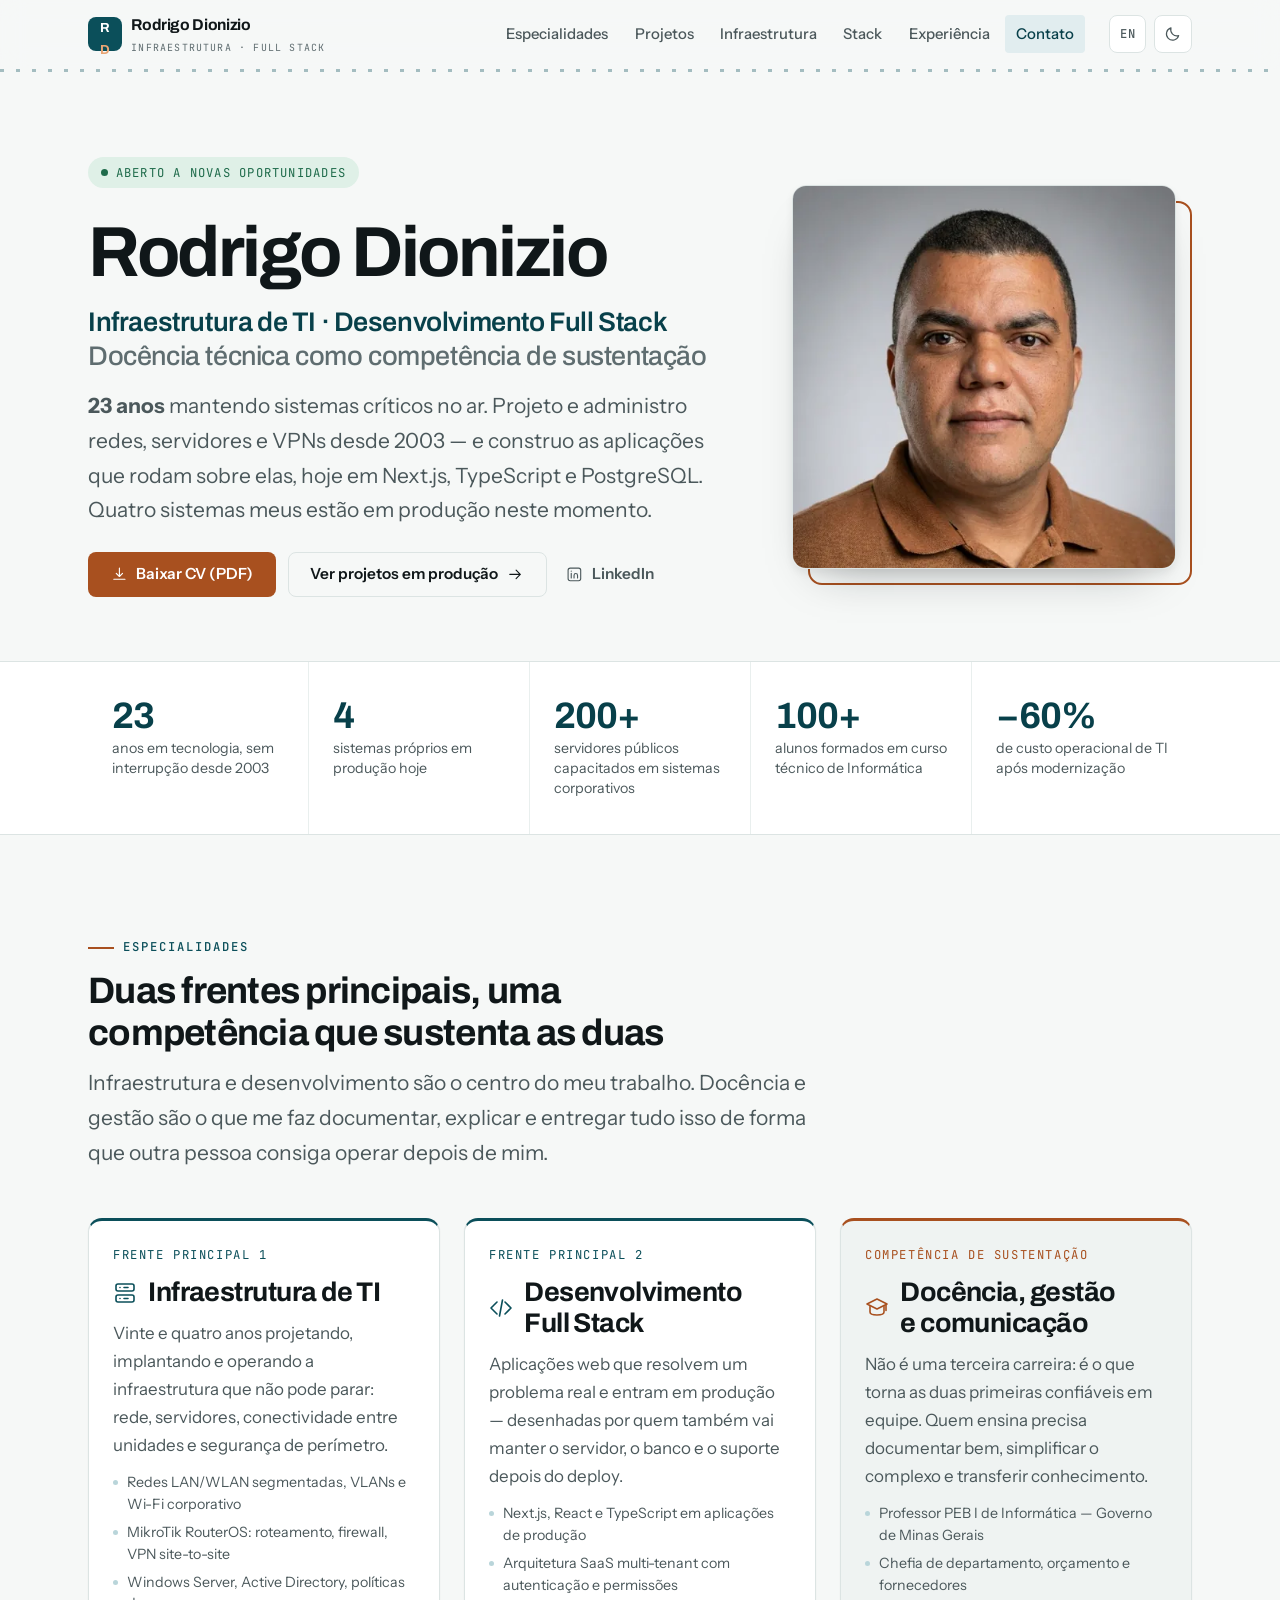
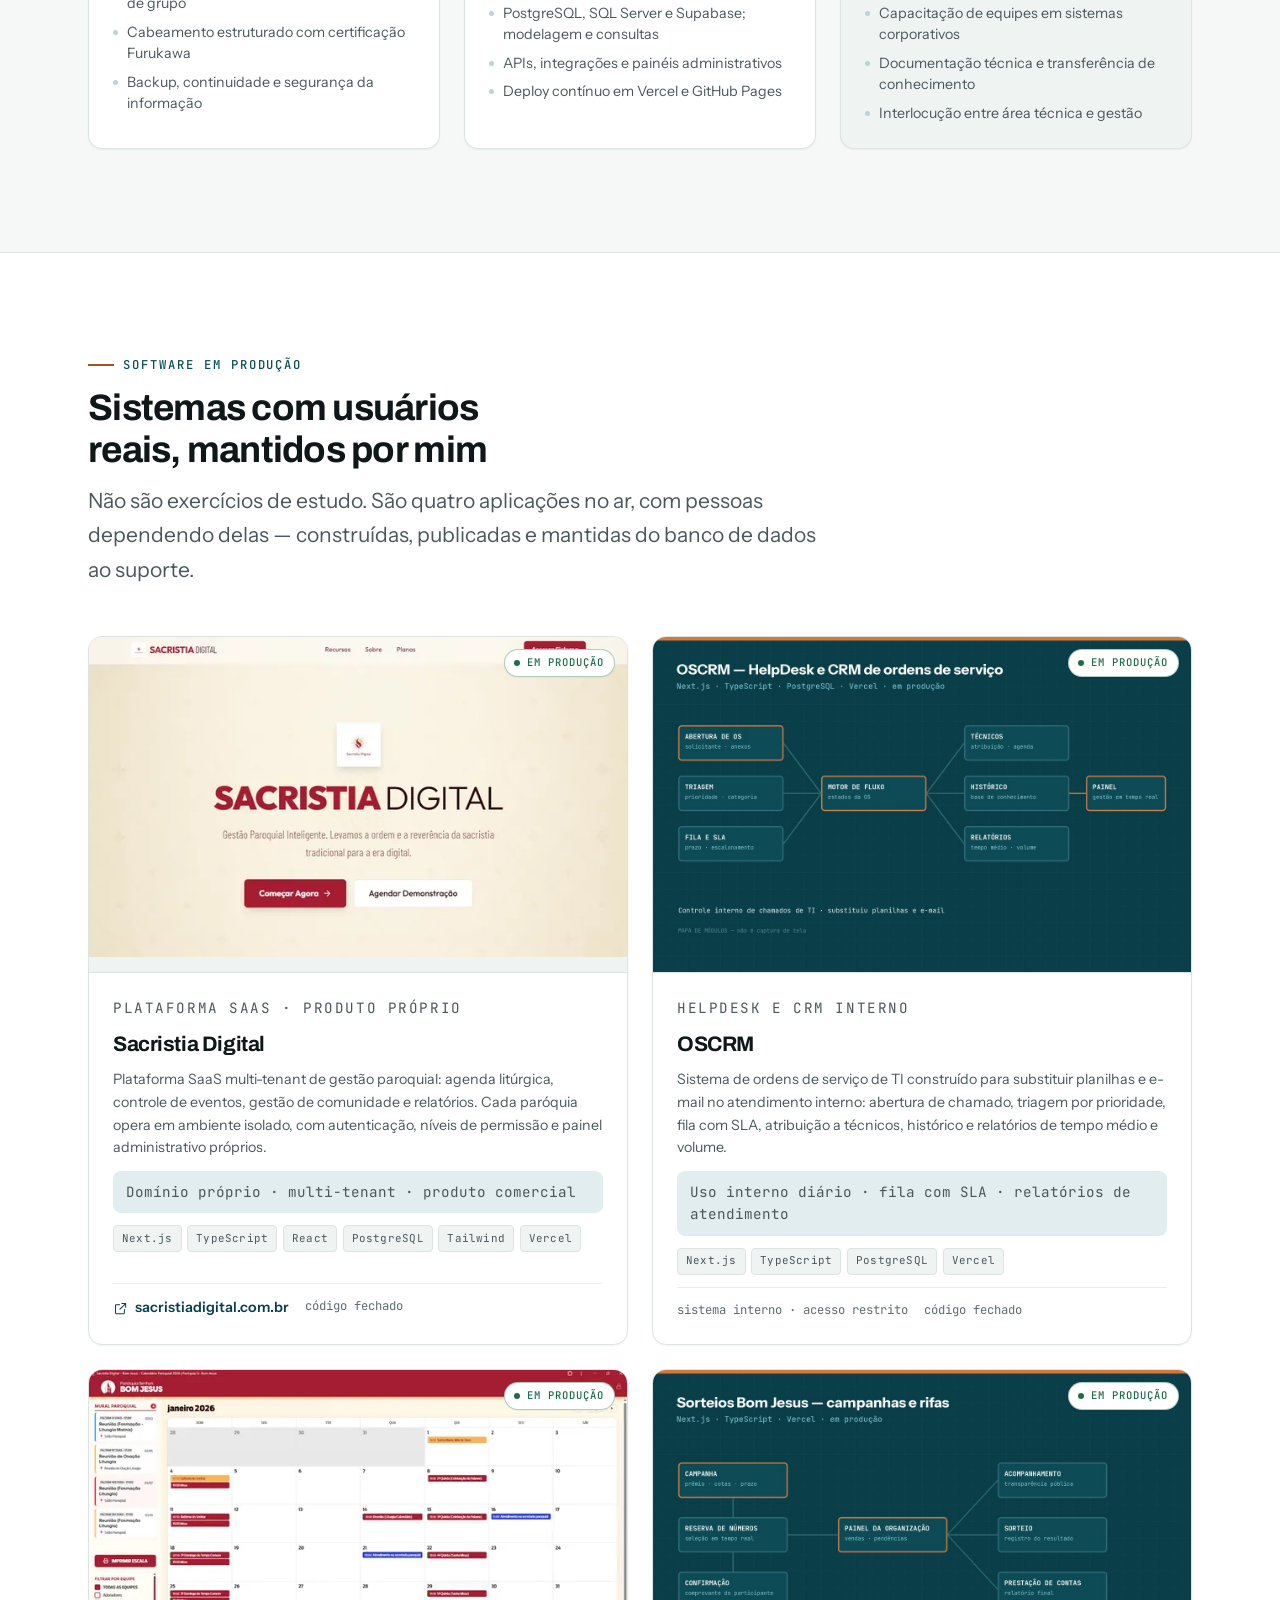
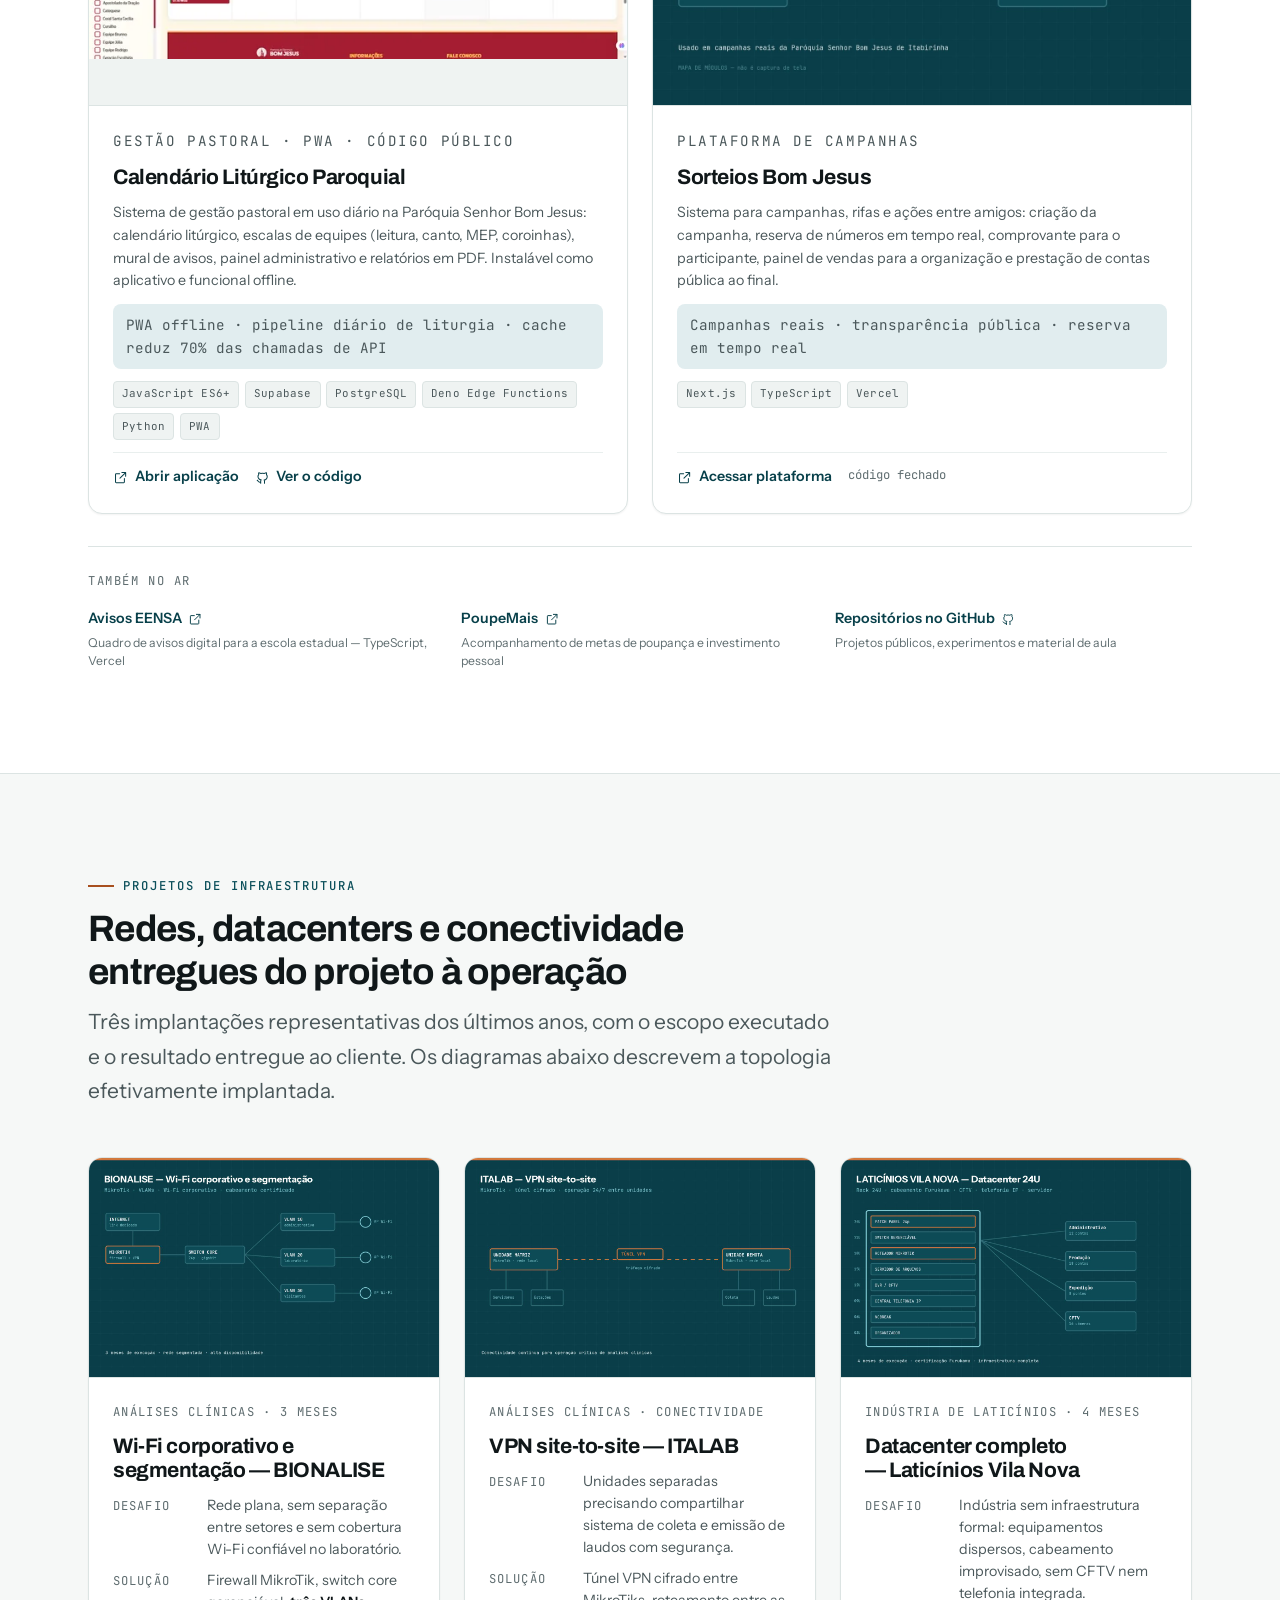
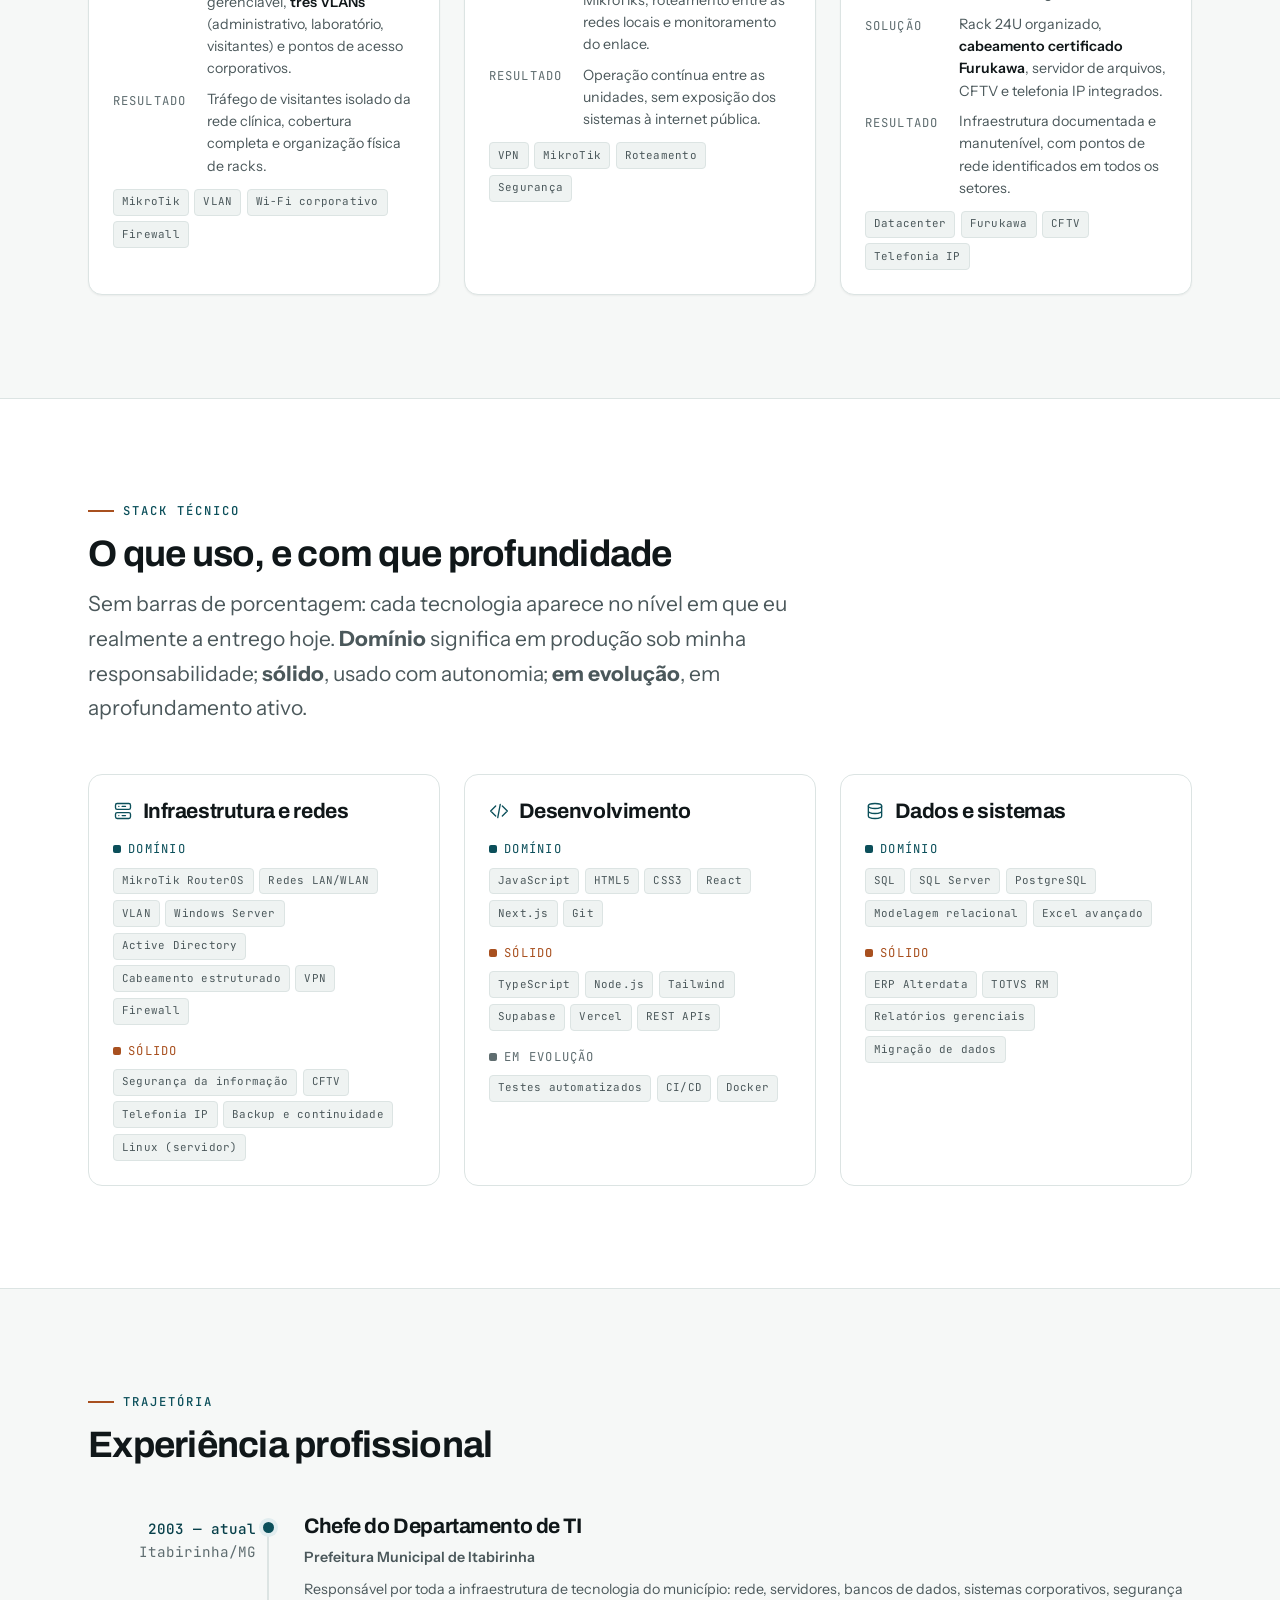
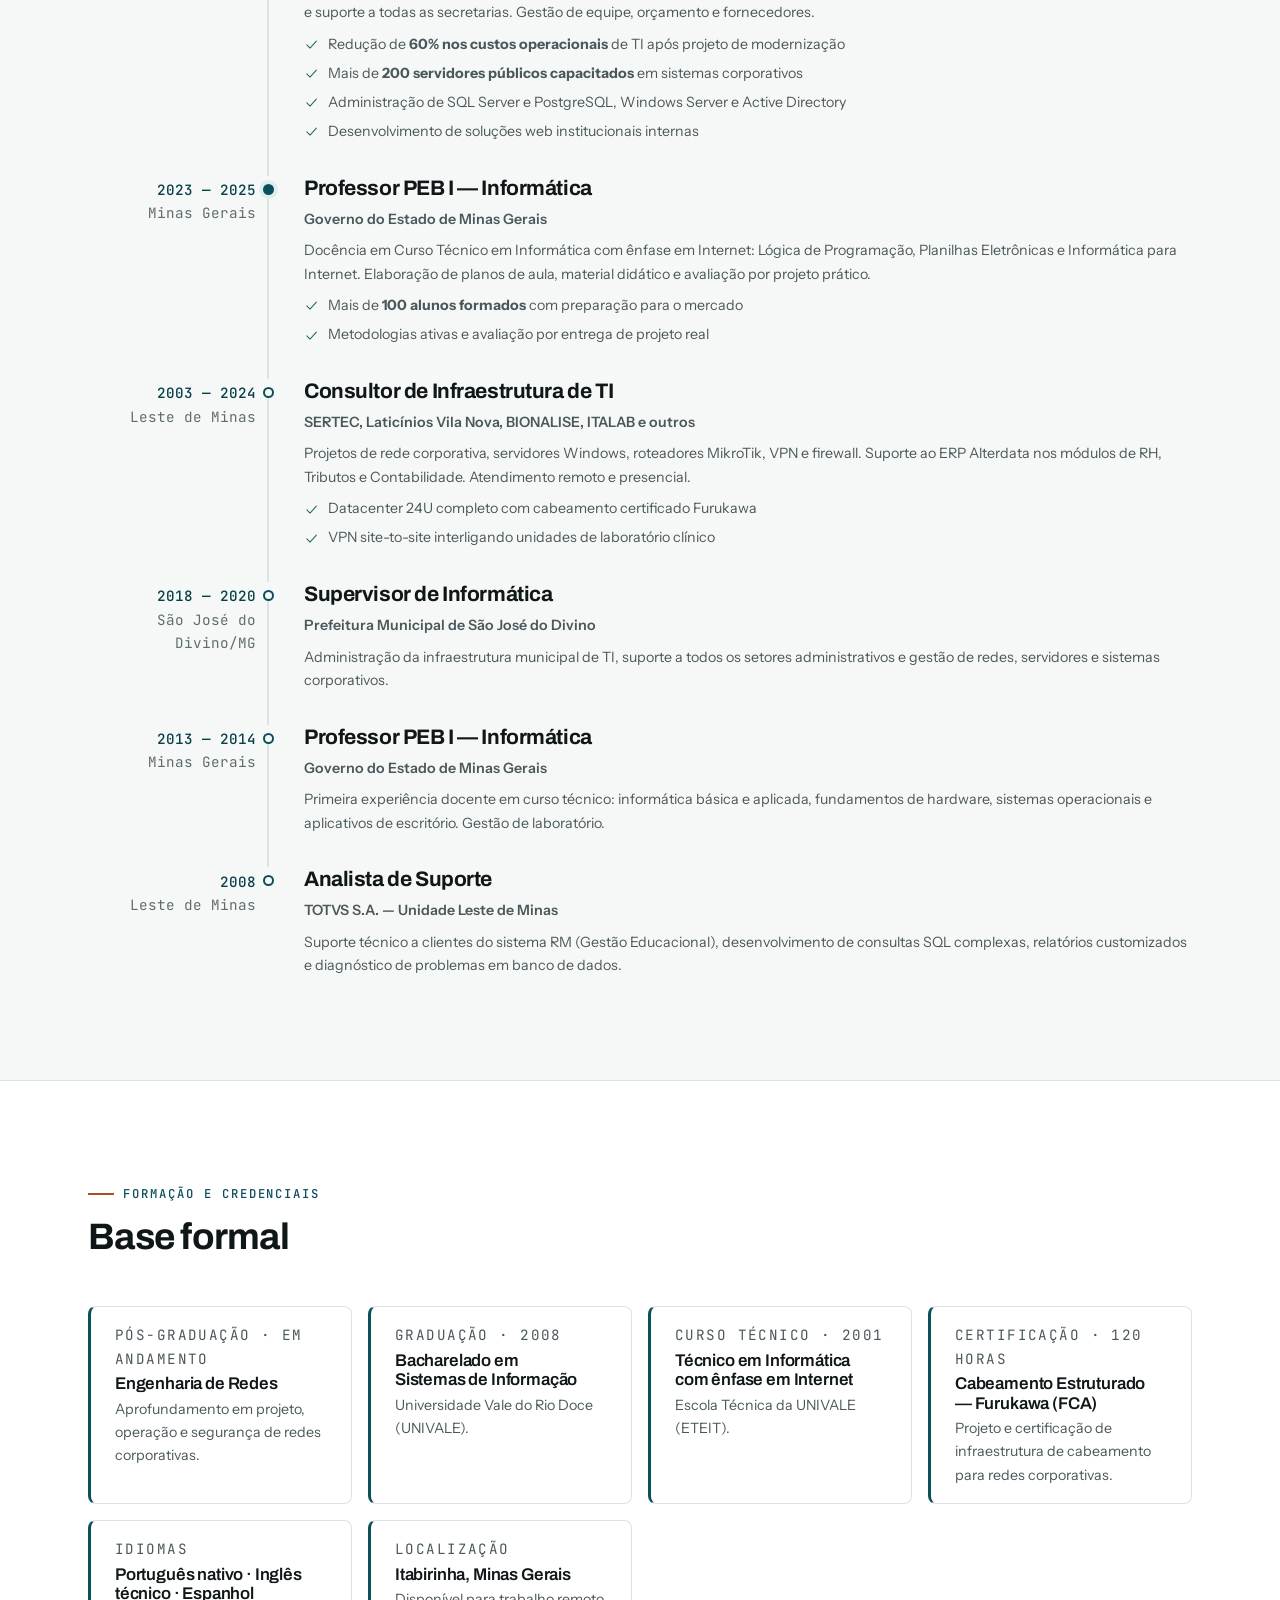
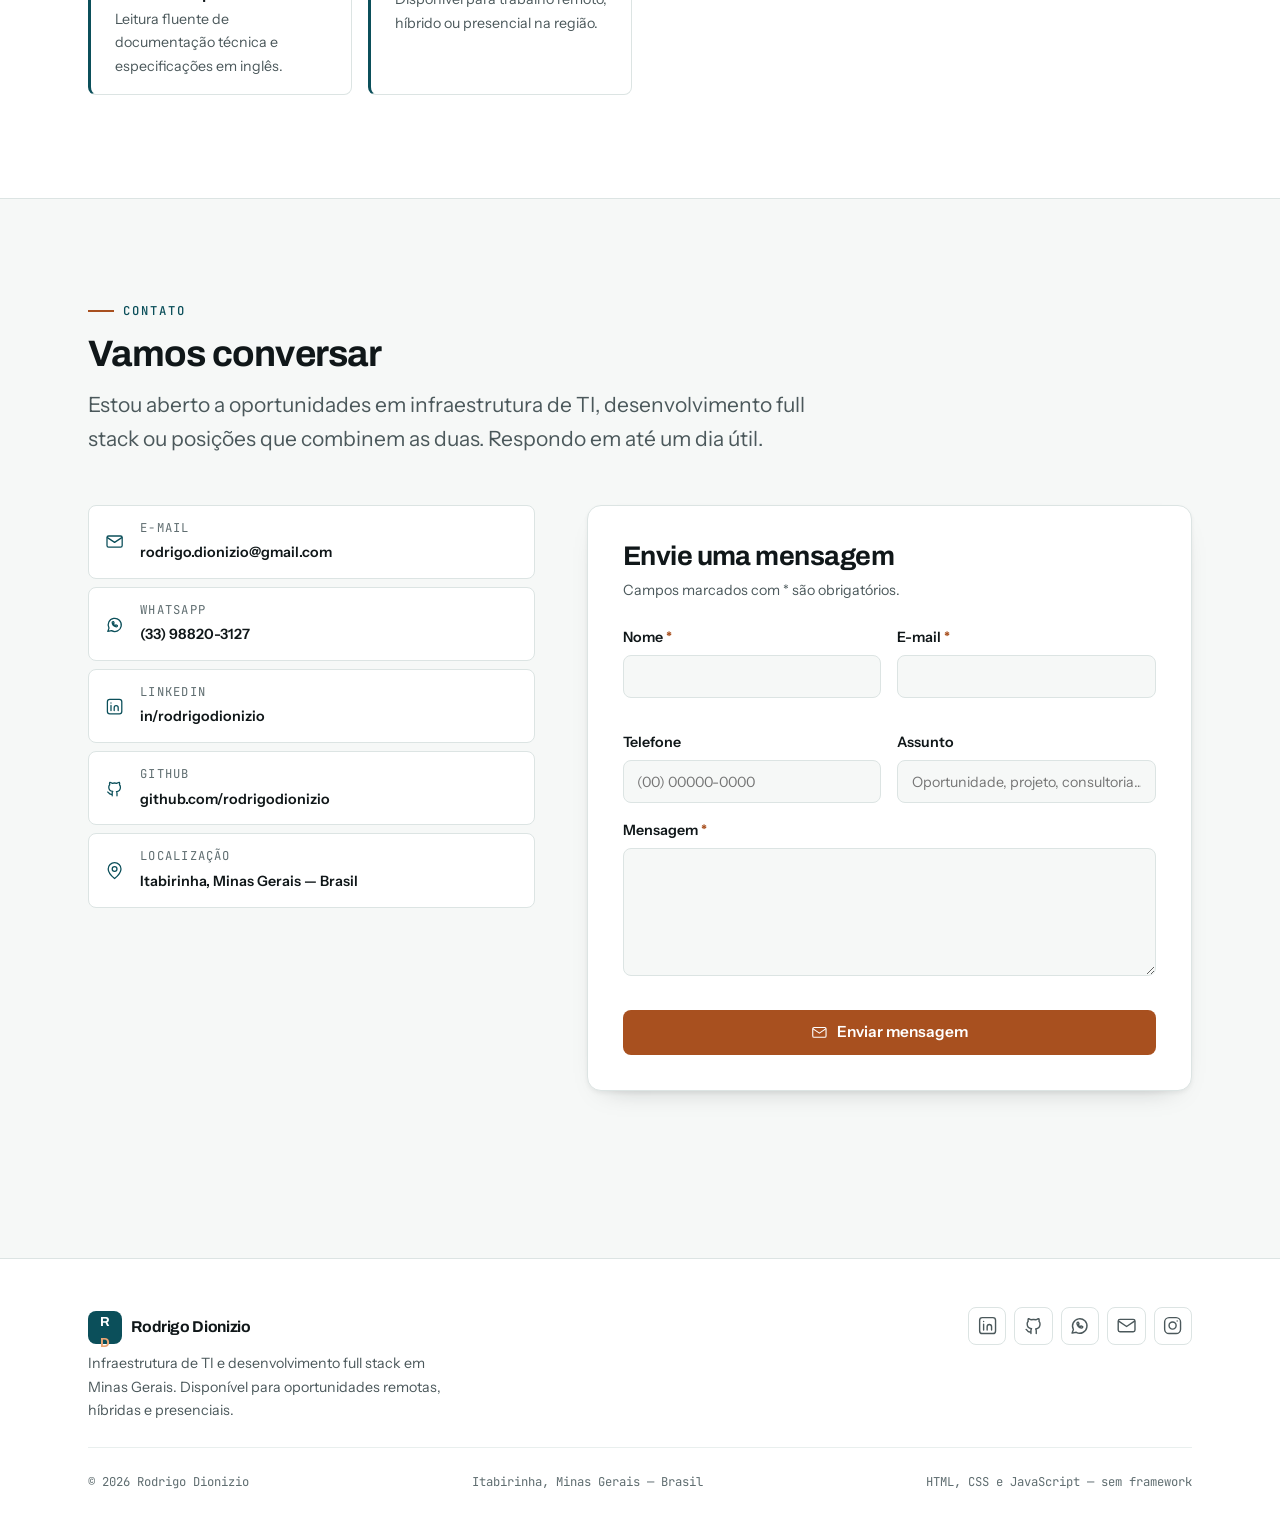
==== docs/index.html @ 2af5cfa7 "fix: tira o número de anos das meta tags, que o JavaScript não alcança A correção anterior ajustou o" ====
<!doctype html>
<html lang="pt-BR">
  <head>
    <meta charset="UTF-8" />
    <meta name="viewport" content="width=device-width, initial-scale=1" />
    <meta name="color-scheme" content="light dark" />

    <title>Rodrigo Dionizio — Infraestrutura de TI e Desenvolvimento Full Stack</title>
    <meta
      name="description"
      content="Rodrigo Dionizio: em tecnologia desde 2003. Chefe de Departamento de TI, desenvolvedor full stack (Next.js, React, TypeScript, PostgreSQL) e professor técnico de Informática em Minas Gerais. Redes, servidores, VPN, MikroTik e plataformas SaaS em produção."
    />
    <meta
      name="keywords"
      content="Rodrigo Dionizio, infraestrutura de TI, administrador de redes, MikroTik, Windows Server, Active Directory, VPN, firewall, cabeamento estruturado, desenvolvedor full stack, Next.js, React, TypeScript, Node.js, PostgreSQL, Supabase, SaaS multi-tenant, professor de informática, docência técnica, gestão de TI, Itabirinha, Minas Gerais, Brasil, TI para prefeituras, analista de suporte, SQL Server"
    />
    <meta name="author" content="Rodrigo Dionizio" />
    <meta name="robots" content="index, follow, max-image-preview:large" />
    <meta name="theme-color" content="#0B4F5A" media="(prefers-color-scheme: light)" />
    <meta name="theme-color" content="#0A1012" media="(prefers-color-scheme: dark)" />
    <meta name="geo.region" content="BR-MG" />
    <meta name="geo.placename" content="Itabirinha, Minas Gerais" />

    <link rel="canonical" href="https://rodrigodionizio.github.io/meuportifolio/" />
    <link rel="alternate" hreflang="pt-BR" href="https://rodrigodionizio.github.io/meuportifolio/" />
    <link rel="alternate" hreflang="en" href="https://rodrigodionizio.github.io/meuportifolio/en/" />
    <link rel="alternate" hreflang="x-default" href="https://rodrigodionizio.github.io/meuportifolio/" />

    <!-- Open Graph -->
    <meta property="og:type" content="profile" />
    <meta property="og:locale" content="pt_BR" />
    <meta property="og:locale:alternate" content="en_US" />
    <meta property="og:site_name" content="Rodrigo Dionizio" />
    <meta property="og:title" content="Rodrigo Dionizio — Infraestrutura de TI e Desenvolvimento Full Stack" />
    <meta
      property="og:description"
      content="Mantendo sistemas críticos no ar desde 2003: redes, servidores e VPN, plataformas SaaS em produção e formação de profissionais de TI."
    />
    <meta property="og:url" content="https://rodrigodionizio.github.io/meuportifolio/" />
    <meta property="og:image" content="https://rodrigodionizio.github.io/meuportifolio/assets/og/og-image.jpg" />
    <meta property="og:image:type" content="image/jpeg" />
    <meta property="og:image:width" content="1200" />
    <meta property="og:image:height" content="630" />
    <meta property="og:image:alt" content="Rodrigo Dionizio — Infraestrutura de TI e Desenvolvimento Full Stack" />
    <meta property="profile:first_name" content="Rodrigo" />
    <meta property="profile:last_name" content="Dionizio" />

    <!-- Twitter / X -->
    <meta name="twitter:card" content="summary_large_image" />
    <meta name="twitter:title" content="Rodrigo Dionizio — Infraestrutura de TI e Desenvolvimento Full Stack" />
    <meta
      name="twitter:description"
      content="Mantendo sistemas críticos no ar desde 2003: redes, servidores e VPN, plataformas SaaS em produção e formação de profissionais de TI."
    />
    <meta name="twitter:image" content="https://rodrigodionizio.github.io/meuportifolio/assets/og/og-image.jpg" />

    <!-- Ícones -->
    <link rel="icon" href="./assets/icons/favicon.svg" type="image/svg+xml" />
    <link rel="icon" href="./assets/icons/favicon-32.png" sizes="32x32" type="image/png" />
    <link rel="apple-touch-icon" href="./assets/icons/apple-touch-icon.png" />
    <link rel="manifest" href="./site.webmanifest" />

    <!-- Tipografia -->
    <link rel="preconnect" href="https://fonts.googleapis.com" />
    <link rel="preconnect" href="https://fonts.gstatic.com" crossorigin />
    <link
      href="https://fonts.googleapis.com/css2?family=Archivo:wght@600;700&family=Instrument+Sans:wght@400;500;600&family=JetBrains+Mono:wght@400;500;700&display=swap"
      rel="stylesheet"
    />
    <link rel="stylesheet" href="./assets/css/style.css" />

    <!-- Evita o piscar de tema claro antes do CSS aplicar a escolha salva -->
    <script>
      (function () {
        try {
          var t = localStorage.getItem("theme");
          if (t === "dark" || t === "light") document.documentElement.setAttribute("data-theme", t);
        } catch (e) {}
      })();
    </script>

    <!-- Dados estruturados para buscadores e agentes de IA -->
    <script type="application/ld+json">
      {
        "@context": "https://schema.org",
        "@graph": [
          {
            "@type": "Person",
            "@id": "https://rodrigodionizio.github.io/meuportifolio/#rodrigo",
            "name": "Rodrigo Dionizio",
            "givenName": "Rodrigo",
            "familyName": "Dionizio",
            "jobTitle": ["Chefe de Departamento de TI", "Desenvolvedor Full Stack", "Professor de Informática"],
            "description": "Profissional de tecnologia atuando desde 2003 em infraestrutura de TI, desenvolvimento full stack e docência técnica.",
            "email": "mailto:rodrigo.dionizio@gmail.com",
            "telephone": "+55-33-98820-3127",
            "image": "https://rodrigodionizio.github.io/meuportifolio/assets/img/profile-rodrigo-dionizio-960.jpg",
            "url": "https://rodrigodionizio.github.io/meuportifolio/",
            "address": {
              "@type": "PostalAddress",
              "addressLocality": "Itabirinha",
              "addressRegion": "MG",
              "addressCountry": "BR"
            },
            "worksFor": [
              {
                "@type": "GovernmentOrganization",
                "name": "Prefeitura Municipal de Itabirinha",
                "address": { "@type": "PostalAddress", "addressLocality": "Itabirinha", "addressRegion": "MG", "addressCountry": "BR" }
              },
              {
                "@type": "GovernmentOrganization",
                "name": "Governo do Estado de Minas Gerais — Secretaria de Estado de Educação"
              }
            ],
            "knowsAbout": [
              "Infraestrutura de redes LAN e WLAN",
              "MikroTik RouterOS",
              "Windows Server e Active Directory",
              "VPN e firewall",
              "Cabeamento estruturado certificado",
              "Segurança da informação",
              "Next.js",
              "React",
              "TypeScript",
              "Node.js",
              "PostgreSQL",
              "SQL Server",
              "Supabase",
              "Arquitetura SaaS multi-tenant",
              "Gestão de departamento de TI",
              "Docência técnica em Informática"
            ],
            "alumniOf": [
              {
                "@type": "CollegeOrUniversity",
                "name": "Universidade Vale do Rio Doce (UNIVALE)",
                "description": "Bacharelado em Sistemas de Informação, concluído em 2008"
              },
              {
                "@type": "EducationalOrganization",
                "name": "Escola Técnica da UNIVALE (ETEIT)",
                "description": "Técnico em Informática com ênfase em Internet, concluído em 2001"
              }
            ],
            "hasCredential": {
              "@type": "EducationalOccupationalCredential",
              "name": "Cabeamento Estruturado — Furukawa (FCA), 120 horas",
              "credentialCategory": "certificate"
            },
            "sameAs": [
              "https://github.com/rodrigodionizio",
              "https://www.linkedin.com/in/rodrigodionizio",
              "https://www.instagram.com/rodrigodionizio"
            ],
            "hasOccupation": {
              "@type": "Occupation",
              "name": "Chefe de Departamento de Tecnologia da Informação",
              "occupationLocation": { "@type": "City", "name": "Itabirinha, MG" },
              "skills": "Infraestrutura de redes, MikroTik, Windows Server, Active Directory, VPN, PostgreSQL, Next.js, React, TypeScript, gestão de equipes de TI"
            }
          },
          {
            "@type": "ProfilePage",
            "@id": "https://rodrigodionizio.github.io/meuportifolio/#page",
            "url": "https://rodrigodionizio.github.io/meuportifolio/",
            "name": "Rodrigo Dionizio — Infraestrutura de TI e Desenvolvimento Full Stack",
            "inLanguage": "pt-BR",
            "mainEntity": { "@id": "https://rodrigodionizio.github.io/meuportifolio/#rodrigo" }
          },
          {
            "@type": "ItemList",
            "name": "Projetos em produção",
            "itemListElement": [
              {
                "@type": "ListItem",
                "position": 1,
                "item": {
                  "@type": "SoftwareApplication",
                  "name": "Sacristia Digital",
                  "url": "https://sacristiadigital.com.br",
                  "applicationCategory": "BusinessApplication",
                  "operatingSystem": "Web",
                  "description": "Plataforma SaaS multi-tenant de gestão paroquial: agenda litúrgica, eventos, comunidade e relatórios.",
                  "author": { "@id": "https://rodrigodionizio.github.io/meuportifolio/#rodrigo" }
                }
              },
              {
                "@type": "ListItem",
                "position": 2,
                "item": {
                  "@type": "SoftwareApplication",
                  "name": "OSCRM",
                  "applicationCategory": "BusinessApplication",
                  "operatingSystem": "Web",
                  "description": "Sistema de HelpDesk e CRM interno para controle de ordens de serviço de tecnologia.",
                  "author": { "@id": "https://rodrigodionizio.github.io/meuportifolio/#rodrigo" }
                }
              },
              {
                "@type": "ListItem",
                "position": 3,
                "item": {
                  "@type": "SoftwareApplication",
                  "name": "Calendário Litúrgico Paroquial",
                  "url": "https://github.com/rodrigodionizio/calendario-liturgico-paroquial",
                  "applicationCategory": "UtilitiesApplication",
                  "operatingSystem": "Web",
                  "description": "Sistema de gestão pastoral em PWA: calendário litúrgico, escalas de equipes, mural de avisos, painel administrativo e relatórios, com backend Supabase e captura diária automatizada da liturgia.",
                  "author": { "@id": "https://rodrigodionizio.github.io/meuportifolio/#rodrigo" }
                }
              },
              {
                "@type": "ListItem",
                "position": 4,
                "item": {
                  "@type": "SoftwareApplication",
                  "name": "Sorteios Bom Jesus",
                  "applicationCategory": "BusinessApplication",
                  "operatingSystem": "Web",
                  "description": "Plataforma de campanhas, rifas e sorteios com acompanhamento público e prestação de contas.",
                  "author": { "@id": "https://rodrigodionizio.github.io/meuportifolio/#rodrigo" }
                }
              }
            ]
          }
        ]
      }
    </script>
  </head>

  <body>
    <a class="skip-link" href="#main">Ir para o conteúdo</a>

    <!-- Biblioteca de ícones (substitui os emojis) -->
    <svg width="0" height="0" style="position: absolute" aria-hidden="true" focusable="false">
      <defs>
        <symbol id="i-server" viewBox="0 0 24 24">
          <rect x="3" y="3" width="18" height="7" rx="2" /><rect x="3" y="14" width="18" height="7" rx="2" />
          <path d="M7 6.5h.01M7 17.5h.01M11 6.5h4M11 17.5h4" />
        </symbol>
        <symbol id="i-code" viewBox="0 0 24 24"><path d="m8 6-6 6 6 6M16 6l6 6-6 6M13.5 4l-3 16" /></symbol>
        <symbol id="i-teach" viewBox="0 0 24 24"><path d="M12 3 2 8l10 5 10-5-10-5Z" /><path d="M5 10.5V16c0 1.7 3.1 3 7 3s7-1.3 7-3v-5.5M21 8.5v6" /></symbol>
        <symbol id="i-shield" viewBox="0 0 24 24"><path d="M12 3 5 6v5.5c0 4.2 2.9 8 7 9.5 4.1-1.5 7-5.3 7-9.5V6l-7-3Z" /><path d="m9.2 12 2 2 3.6-3.8" /></symbol>
        <symbol id="i-db" viewBox="0 0 24 24"><ellipse cx="12" cy="6" rx="8" ry="3" /><path d="M4 6v12c0 1.7 3.6 3 8 3s8-1.3 8-3V6M4 12c0 1.7 3.6 3 8 3s8-1.3 8-3" /></symbol>
        <symbol id="i-mail" viewBox="0 0 24 24"><rect x="2.5" y="5" width="19" height="14" rx="2" /><path d="m3 7 9 6 9-6" /></symbol>
        <symbol id="i-whats" viewBox="0 0 24 24"><path d="M3.5 20.5 5 16.4A8.2 8.2 0 1 1 8.2 19.6l-4.7.9Z" /><path d="M9 9.2c0 3 2.4 5.3 5.2 5.6.7.1 1.3-.5 1.3-1.2v-.5l-1.9-.8-.9 1a5 5 0 0 1-2.3-2.3l1-.9-.8-1.9h-.5c-.7 0-1.2.6-1.1 1.3v-.3Z" /></symbol>
        <symbol id="i-linkedin" viewBox="0 0 24 24"><rect x="3" y="3" width="18" height="18" rx="3" /><path d="M7.5 10.5V17M7.5 7.4v.1M11.5 17v-3.6c0-1.6 1-2.6 2.4-2.6s2.6 1 2.6 2.6V17" /></symbol>
        <symbol id="i-github" viewBox="0 0 24 24"><path d="M9 19c-4 1.3-4-2.2-5.5-2.7M15 21v-3.3c0-.9-.3-1.5-.7-1.9 2.5-.3 5-1.3 5-5.6a4.3 4.3 0 0 0-1.2-3 4 4 0 0 0-.1-3S17 4 14.9 5.4a12 12 0 0 0-6 0C6.9 4 6 4.2 6 4.2a4 4 0 0 0-.1 3A4.3 4.3 0 0 0 4.7 10c0 4.3 2.5 5.3 5 5.6-.4.4-.6.9-.7 1.6V21" /></symbol>
        <symbol id="i-instagram" viewBox="0 0 24 24"><rect x="3" y="3" width="18" height="18" rx="5" /><circle cx="12" cy="12" r="4" /><path d="M17.2 6.8h.01" /></symbol>
        <symbol id="i-pin" viewBox="0 0 24 24"><path d="M20 10c0 5.5-8 12-8 12s-8-6.5-8-12a8 8 0 1 1 16 0Z" /><circle cx="12" cy="10" r="3" /></symbol>
        <symbol id="i-download" viewBox="0 0 24 24"><path d="M12 3v12M7.5 10.5 12 15l4.5-4.5M4 19h16" /></symbol>
        <symbol id="i-external" viewBox="0 0 24 24"><path d="M14 4h6v6M20 4l-9 9M18 13.5V19a1 1 0 0 1-1 1H5a1 1 0 0 1-1-1V7a1 1 0 0 1 1-1h5.5" /></symbol>
        <symbol id="i-arrow" viewBox="0 0 24 24"><path d="M4 12h15M13 6l6 6-6 6" /></symbol>
        <symbol id="i-check" viewBox="0 0 24 24"><path d="m4.5 12.5 5 5 10-11" /></symbol>
        <symbol id="i-sun" viewBox="0 0 24 24"><circle cx="12" cy="12" r="4.2" /><path d="M12 2v2.5M12 19.5V22M2 12h2.5M19.5 12H22M4.9 4.9l1.8 1.8M17.3 17.3l1.8 1.8M19.1 4.9l-1.8 1.8M6.7 17.3l-1.8 1.8" /></symbol>
        <symbol id="i-moon" viewBox="0 0 24 24"><path d="M20 14.5A8.5 8.5 0 0 1 9.5 4a8.5 8.5 0 1 0 10.5 10.5Z" /></symbol>
        <symbol id="i-menu" viewBox="0 0 24 24"><path d="M4 7h16M4 12h16M4 17h16" /></symbol>
      </defs>
    </svg>

    <!-- ================= CABEÇALHO ================= -->
    <header class="site-header">
      <div class="wrap nav">
        <a class="brandmark" href="#home">
          <span class="brandmark__mark" aria-hidden="true">R<span>D</span></span>
          <span class="brandmark__text">
            Rodrigo Dionizio
            <span class="brandmark__role">Infraestrutura · Full Stack</span>
          </span>
        </a>

        <nav aria-label="Navegação principal">
          <ul class="nav-menu" id="nav-menu">
            <li><a class="nav-link" href="#especialidades">Especialidades</a></li>
            <li><a class="nav-link" href="#projetos">Projetos</a></li>
            <li><a class="nav-link" href="#infraestrutura">Infraestrutura</a></li>
            <li><a class="nav-link" href="#stack">Stack</a></li>
            <li><a class="nav-link" href="#experiencia">Experiência</a></li>
            <li><a class="nav-link" href="#contato">Contato</a></li>
          </ul>
        </nav>

        <div class="nav-tools">
          <a class="lang-switch" href="./en/" hreflang="en" aria-label="Switch to English version">EN</a>
          <button class="icon-btn" type="button" data-theme-toggle aria-label="Mudar de tema">
            <svg class="icon" data-theme-icon="light" aria-hidden="true"><use href="#i-moon" /></svg>
            <svg class="icon" data-theme-icon="dark" aria-hidden="true"><use href="#i-sun" /></svg>
          </button>
          <button
            class="icon-btn menu-toggle"
            type="button"
            aria-label="Abrir menu"
            aria-expanded="false"
            aria-controls="nav-menu"
          >
            <svg class="icon" aria-hidden="true"><use href="#i-menu" /></svg>
          </button>
        </div>
      </div>
    </header>

    <main id="main">
      <!-- ================= HERO ================= -->
      <section class="hero" id="home">
        <div class="wrap hero-grid">
          <div class="hero-text">
            <p class="hero-status">Aberto a novas oportunidades</p>
            <h1>Rodrigo Dionizio</h1>
            <p class="hero-role">
              Infraestrutura de TI · Desenvolvimento Full Stack<br />
              <em>Docência técnica como competência de sustentação</em>
            </p>
            <p class="hero-lead">
              <strong><span data-years-in-tech>23</span> anos</strong> mantendo sistemas críticos no ar. Projeto e
              administro redes, servidores e VPNs desde 2003 — e construo as aplicações que rodam sobre elas, hoje em
              Next.js, TypeScript e PostgreSQL. Quatro sistemas meus estão em produção neste momento.
            </p>
            <div class="hero-actions">
              <a class="btn btn--primary" href="./assets/cv/rodrigo-dionizio-cv.pdf" download>
                <svg class="icon" aria-hidden="true"><use href="#i-download" /></svg>
                Baixar CV (PDF)
              </a>
              <a class="btn btn--outline" href="#projetos">
                Ver projetos em produção
                <svg class="icon" aria-hidden="true"><use href="#i-arrow" /></svg>
              </a>
              <a class="btn btn--ghost" href="https://www.linkedin.com/in/rodrigodionizio" target="_blank" rel="noopener">
                <svg class="icon" aria-hidden="true"><use href="#i-linkedin" /></svg>
                LinkedIn
              </a>
            </div>
          </div>

          <figure class="hero-figure">
            <picture>
              <source
                type="image/webp"
                srcset="./assets/img/profile-rodrigo-dionizio-480.webp 480w, ./assets/img/profile-rodrigo-dionizio-960.webp 960w"
                sizes="(max-width: 860px) 17rem, 24rem"
              />
              <img
                src="./assets/img/profile-rodrigo-dionizio-960.jpg"
                width="928"
                height="928"
                alt="Retrato de Rodrigo Dionizio"
                fetchpriority="high"
                decoding="async"
              />
            </picture>
          </figure>
        </div>
      </section>

      <!-- ================= MÉTRICAS ================= -->
      <section class="metrics" aria-label="Números da carreira">
        <div class="wrap">
          <div class="metrics-grid">
            <div class="metric">
              <span class="metric__value"><span data-years-in-tech>23</span></span>
              <span class="metric__label">anos em tecnologia, sem interrupção desde 2003</span>
            </div>
            <div class="metric">
              <span class="metric__value">4</span>
              <span class="metric__label">sistemas próprios em produção hoje</span>
            </div>
            <div class="metric">
              <span class="metric__value">200+</span>
              <span class="metric__label">servidores públicos capacitados em sistemas corporativos</span>
            </div>
            <div class="metric">
              <span class="metric__value">100+</span>
              <span class="metric__label">alunos formados em curso técnico de Informática</span>
            </div>
            <div class="metric">
              <span class="metric__value">−60%</span>
              <span class="metric__label">de custo operacional de TI após modernização</span>
            </div>
          </div>
        </div>
      </section>

      <!-- ================= ESPECIALIDADES ================= -->
      <section class="section" id="especialidades">
        <div class="wrap">
          <div class="section-head reveal">
            <p class="eyebrow">Especialidades</p>
            <h2 class="section-title">Duas frentes principais, uma competência que sustenta as duas</h2>
            <p class="section-intro">
              Infraestrutura e desenvolvimento são o centro do meu trabalho. Docência e gestão são o que me faz
              documentar, explicar e entregar tudo isso de forma que outra pessoa consiga operar depois de mim.
            </p>
          </div>

          <div class="pillars">
            <article class="pillar pillar--primary reveal">
              <p class="pillar__rank">Frente principal 1</p>
              <div class="pillar__head">
                <svg class="icon" aria-hidden="true"><use href="#i-server" /></svg>
                <h3>Infraestrutura de TI</h3>
              </div>
              <p>
                Vinte e quatro anos projetando, implantando e operando a infraestrutura que não pode parar: rede,
                servidores, conectividade entre unidades e segurança de perímetro.
              </p>
              <ul class="pillar__list">
                <li>Redes LAN/WLAN segmentadas, VLANs e Wi-Fi corporativo</li>
                <li>MikroTik RouterOS: roteamento, firewall, VPN site-to-site</li>
                <li>Windows Server, Active Directory, políticas de grupo</li>
                <li>Cabeamento estruturado com certificação Furukawa</li>
                <li>Backup, continuidade e segurança da informação</li>
              </ul>
            </article>

            <article class="pillar pillar--primary reveal">
              <p class="pillar__rank">Frente principal 2</p>
              <div class="pillar__head">
                <svg class="icon" aria-hidden="true"><use href="#i-code" /></svg>
                <h3>Desenvolvimento Full Stack</h3>
              </div>
              <p>
                Aplicações web que resolvem um problema real e entram em produção — desenhadas por quem também vai
                manter o servidor, o banco e o suporte depois do deploy.
              </p>
              <ul class="pillar__list">
                <li>Next.js, React e TypeScript em aplicações de produção</li>
                <li>Arquitetura SaaS multi-tenant com autenticação e permissões</li>
                <li>PostgreSQL, SQL Server e Supabase; modelagem e consultas</li>
                <li>APIs, integrações e painéis administrativos</li>
                <li>Deploy contínuo em Vercel e GitHub Pages</li>
              </ul>
            </article>

            <article class="pillar pillar--support reveal">
              <p class="pillar__rank">Competência de sustentação</p>
              <div class="pillar__head">
                <svg class="icon" aria-hidden="true"><use href="#i-teach" /></svg>
                <h3>Docência, gestão e comunicação</h3>
              </div>
              <p>
                Não é uma terceira carreira: é o que torna as duas primeiras confiáveis em equipe. Quem ensina precisa
                documentar bem, simplificar o complexo e transferir conhecimento.
              </p>
              <ul class="pillar__list">
                <li>Professor PEB I de Informática — Governo de Minas Gerais</li>
                <li>Chefia de departamento, orçamento e fornecedores</li>
                <li>Capacitação de equipes em sistemas corporativos</li>
                <li>Documentação técnica e transferência de conhecimento</li>
                <li>Interlocução entre área técnica e gestão</li>
              </ul>
            </article>
          </div>
        </div>
      </section>

      <!-- ================= PROJETOS EM PRODUÇÃO ================= -->
      <section class="section section--alt" id="projetos">
        <div class="wrap">
          <div class="section-head reveal">
            <p class="eyebrow">Software em produção</p>
            <h2 class="section-title">Sistemas com usuários reais, mantidos por mim</h2>
            <p class="section-intro">
              Não são exercícios de estudo. São quatro aplicações no ar, com pessoas dependendo delas — construídas,
              publicadas e mantidas do banco de dados ao suporte.
            </p>
          </div>

          <div class="projects projects--featured">
            <!-- Sacristia Digital -->
            <article class="project reveal">
              <div class="project__media">
                <span class="project__status project__status--live">Em produção</span>
                <picture>
                  <source
                    type="image/webp"
                    srcset="./assets/img/projects/sacristia-digital-640.webp 640w, ./assets/img/projects/sacristia-digital-1280.webp 1280w"
                    sizes="(max-width: 860px) 100vw, 34rem"
                  />
                  <img
                    src="./assets/img/projects/sacristia-digital-1280.jpg"
                    width="1280" height="762"
                    alt="Interface da plataforma Sacristia Digital"
                    loading="lazy" decoding="async"
                  />
                </picture>
              </div>
              <div class="project__body">
                <p class="project__kicker">Plataforma SaaS · produto próprio</p>
                <h3>Sacristia Digital</h3>
                <p>
                  Plataforma SaaS multi-tenant de gestão paroquial: agenda litúrgica, controle de eventos, gestão de
                  comunidade e relatórios. Cada paróquia opera em ambiente isolado, com autenticação, níveis de
                  permissão e painel administrativo próprios.
                </p>
                <p class="project__impact">Domínio próprio · multi-tenant · produto comercial</p>
                <ul class="tags">
                  <li class="tag">Next.js</li><li class="tag">TypeScript</li><li class="tag">React</li>
                  <li class="tag">PostgreSQL</li><li class="tag">Tailwind</li><li class="tag">Vercel</li>
                </ul>
                <div class="project__links">
                  <a class="project__link" href="https://sacristiadigital.com.br" target="_blank" rel="noopener">
                    <svg class="icon" aria-hidden="true"><use href="#i-external" /></svg>
                    sacristiadigital.com.br
                  </a>
                  <span class="project__note">código fechado</span>
                </div>
              </div>
            </article>

            <!-- OSCRM -->
            <article class="project reveal">
              <div class="project__media">
                <span class="project__status project__status--live">Em produção</span>
                <img
                  src="./assets/img/projects/oscrm.jpg"
                  width="1280" height="800"
                  alt="Mapa de módulos do sistema OSCRM: abertura de OS, triagem, fila e SLA, motor de fluxo, técnicos, histórico, relatórios e painel"
                  loading="lazy" decoding="async"
                />
              </div>
              <div class="project__body">
                <p class="project__kicker">HelpDesk e CRM interno</p>
                <h3>OSCRM</h3>
                <p>
                  Sistema de ordens de serviço de TI construído para substituir planilhas e e-mail no atendimento
                  interno: abertura de chamado, triagem por prioridade, fila com SLA, atribuição a técnicos, histórico e
                  relatórios de tempo médio e volume.
                </p>
                <p class="project__impact">Uso interno diário · fila com SLA · relatórios de atendimento</p>
                <ul class="tags">
                  <li class="tag">Next.js</li><li class="tag">TypeScript</li><li class="tag">PostgreSQL</li>
                  <li class="tag">Vercel</li>
                </ul>
                <div class="project__links">
                  <span class="project__note">sistema interno · acesso restrito</span>
                  <span class="project__note">código fechado</span>
                </div>
              </div>
            </article>

            <!-- Calendário Litúrgico -->
            <article class="project reveal">
              <div class="project__media">
                <span class="project__status project__status--live">Em produção</span>
                <picture>
                  <source
                    type="image/webp"
                    srcset="./assets/img/projects/calendario-liturgico-640.webp 640w, ./assets/img/projects/calendario-liturgico-1280.webp 1280w"
                    sizes="(max-width: 860px) 100vw, 34rem"
                  />
                  <img
                    src="./assets/img/projects/calendario-liturgico-1280.jpg"
                    width="1280" height="688"
                    alt="Interface do Calendário Litúrgico Paroquial"
                    loading="lazy" decoding="async"
                  />
                </picture>
              </div>
              <div class="project__body">
                <p class="project__kicker">Gestão pastoral · PWA · código público</p>
                <h3>Calendário Litúrgico Paroquial</h3>
                <p>
                  Sistema de gestão pastoral em uso diário na Paróquia Senhor Bom Jesus: calendário litúrgico,
                  escalas de equipes (leitura, canto, MEP, coroinhas), mural de avisos, painel administrativo e
                  relatórios em PDF. Instalável como aplicativo e funcional offline.
                </p>
                <p class="project__impact">
                  PWA offline · pipeline diário de liturgia · cache reduz 70% das chamadas de API
                </p>
                <ul class="tags">
                  <li class="tag">JavaScript ES6+</li><li class="tag">Supabase</li><li class="tag">PostgreSQL</li>
                  <li class="tag">Deno Edge Functions</li><li class="tag">Python</li><li class="tag">PWA</li>
                </ul>
                <div class="project__links">
                  <a class="project__link" href="https://rodrigodionizio.github.io/calendario-liturgico-paroquial/" target="_blank" rel="noopener">
                    <svg class="icon" aria-hidden="true"><use href="#i-external" /></svg>
                    Abrir aplicação
                  </a>
                  <a class="project__link" href="https://github.com/rodrigodionizio/calendario-liturgico-paroquial" target="_blank" rel="noopener">
                    <svg class="icon" aria-hidden="true"><use href="#i-github" /></svg>
                    Ver o código
                  </a>
                </div>
              </div>
            </article>

            <!-- Sorteios Bom Jesus -->
            <article class="project reveal">
              <div class="project__media">
                <span class="project__status project__status--live">Em produção</span>
                <img
                  src="./assets/img/projects/sorteios-bomjesus.jpg"
                  width="1280" height="800"
                  alt="Mapa de módulos do sistema Sorteios Bom Jesus: campanha, reserva de números, confirmação, painel da organização, acompanhamento, sorteio e prestação de contas"
                  loading="lazy" decoding="async"
                />
              </div>
              <div class="project__body">
                <p class="project__kicker">Plataforma de campanhas</p>
                <h3>Sorteios Bom Jesus</h3>
                <p>
                  Sistema para campanhas, rifas e ações entre amigos: criação da campanha, reserva de números em tempo
                  real, comprovante para o participante, painel de vendas para a organização e prestação de contas
                  pública ao final.
                </p>
                <p class="project__impact">Campanhas reais · transparência pública · reserva em tempo real</p>
                <ul class="tags">
                  <li class="tag">Next.js</li><li class="tag">TypeScript</li><li class="tag">Vercel</li>
                </ul>
                <div class="project__links">
                  <a class="project__link" href="https://sorteios-bomjesus.vercel.app" target="_blank" rel="noopener">
                    <svg class="icon" aria-hidden="true"><use href="#i-external" /></svg>
                    Acessar plataforma
                  </a>
                  <span class="project__note">código fechado</span>
                </div>
              </div>
            </article>
          </div>

          <div class="more-projects reveal">
            <p class="more-projects__label">Também no ar</p>
            <ul class="more-projects__list">
              <li>
                <a href="https://avisos-eensa.vercel.app" target="_blank" rel="noopener">
                  Avisos EENSA <svg class="icon" aria-hidden="true"><use href="#i-external" /></svg>
                </a>
                <span>Quadro de avisos digital para a escola estadual — TypeScript, Vercel</span>
              </li>
              <li>
                <a href="https://rodrigodionizio.github.io/PoupeMais/" target="_blank" rel="noopener">
                  PoupeMais <svg class="icon" aria-hidden="true"><use href="#i-external" /></svg>
                </a>
                <span>Acompanhamento de metas de poupança e investimento pessoal</span>
              </li>
              <li>
                <a href="https://github.com/rodrigodionizio" target="_blank" rel="noopener">
                  Repositórios no GitHub <svg class="icon" aria-hidden="true"><use href="#i-github" /></svg>
                </a>
                <span>Projetos públicos, experimentos e material de aula</span>
              </li>
            </ul>
          </div>
        </div>
      </section>

      <!-- ================= INFRAESTRUTURA ================= -->
      <section class="section" id="infraestrutura">
        <div class="wrap">
          <div class="section-head reveal">
            <p class="eyebrow">Projetos de infraestrutura</p>
            <h2 class="section-title">Redes, datacenters e conectividade entregues do projeto à operação</h2>
            <p class="section-intro">
              Três implantações representativas dos últimos anos, com o escopo executado e o resultado entregue ao
              cliente. Os diagramas abaixo descrevem a topologia efetivamente implantada.
            </p>
          </div>

          <div class="cases">
            <article class="case reveal">
              <div class="case__media">
                <img
                  src="./assets/img/projects/bionalise.jpg" width="1280" height="800"
                  alt="Diagrama da rede da BIONALISE: link dedicado, MikroTik com firewall e VPN, switch core e três VLANs com pontos de acesso Wi-Fi"
                  loading="lazy" decoding="async"
                />
              </div>
              <div class="case__body">
                <p class="project__kicker">Análises clínicas · 3 meses</p>
                <h3>Wi-Fi corporativo e segmentação — BIONALISE</h3>
                <ul class="case__facts">
                  <li><span class="k">Desafio</span><span class="v">Rede plana, sem separação entre setores e sem cobertura Wi-Fi confiável no laboratório.</span></li>
                  <li><span class="k">Solução</span><span class="v">Firewall MikroTik, switch core gerenciável, <strong>três VLANs</strong> (administrativo, laboratório, visitantes) e pontos de acesso corporativos.</span></li>
                  <li><span class="k">Resultado</span><span class="v">Tráfego de visitantes isolado da rede clínica, cobertura completa e organização física de racks.</span></li>
                </ul>
                <ul class="tags">
                  <li class="tag">MikroTik</li><li class="tag">VLAN</li><li class="tag">Wi-Fi corporativo</li><li class="tag">Firewall</li>
                </ul>
              </div>
            </article>

            <article class="case reveal">
              <div class="case__media">
                <img
                  src="./assets/img/projects/italab.jpg" width="1280" height="800"
                  alt="Diagrama da VPN site-to-site da ITALAB entre unidade matriz e unidade remota, com túnel cifrado sobre MikroTik"
                  loading="lazy" decoding="async"
                />
              </div>
              <div class="case__body">
                <p class="project__kicker">Análises clínicas · conectividade</p>
                <h3>VPN site-to-site — ITALAB</h3>
                <ul class="case__facts">
                  <li><span class="k">Desafio</span><span class="v">Unidades separadas precisando compartilhar sistema de coleta e emissão de laudos com segurança.</span></li>
                  <li><span class="k">Solução</span><span class="v">Túnel VPN cifrado entre MikroTiks, roteamento entre as redes locais e monitoramento do enlace.</span></li>
                  <li><span class="k">Resultado</span><span class="v">Operação contínua entre as unidades, sem exposição dos sistemas à internet pública.</span></li>
                </ul>
                <ul class="tags">
                  <li class="tag">VPN</li><li class="tag">MikroTik</li><li class="tag">Roteamento</li><li class="tag">Segurança</li>
                </ul>
              </div>
            </article>

            <article class="case reveal">
              <div class="case__media">
                <img
                  src="./assets/img/projects/vila-nova.jpg" width="1280" height="800"
                  alt="Elevação do rack 24U do datacenter dos Laticínios Vila Nova, com patch panel, switch, MikroTik, servidor, CFTV, telefonia IP e nobreak"
                  loading="lazy" decoding="async"
                />
              </div>
              <div class="case__body">
                <p class="project__kicker">Indústria de laticínios · 4 meses</p>
                <h3>Datacenter completo — Laticínios Vila Nova</h3>
                <ul class="case__facts">
                  <li><span class="k">Desafio</span><span class="v">Indústria sem infraestrutura formal: equipamentos dispersos, cabeamento improvisado, sem CFTV nem telefonia integrada.</span></li>
                  <li><span class="k">Solução</span><span class="v">Rack 24U organizado, <strong>cabeamento certificado Furukawa</strong>, servidor de arquivos, CFTV e telefonia IP integrados.</span></li>
                  <li><span class="k">Resultado</span><span class="v">Infraestrutura documentada e manutenível, com pontos de rede identificados em todos os setores.</span></li>
                </ul>
                <ul class="tags">
                  <li class="tag">Datacenter</li><li class="tag">Furukawa</li><li class="tag">CFTV</li><li class="tag">Telefonia IP</li>
                </ul>
              </div>
            </article>
          </div>
        </div>
      </section>

      <!-- ================= STACK ================= -->
      <section class="section section--alt" id="stack">
        <div class="wrap">
          <div class="section-head reveal">
            <p class="eyebrow">Stack técnico</p>
            <h2 class="section-title">O que uso, e com que profundidade</h2>
            <p class="section-intro">
              Sem barras de porcentagem: cada tecnologia aparece no nível em que eu realmente a entrego hoje.
              <strong>Domínio</strong> significa em produção sob minha responsabilidade; <strong>sólido</strong>,
              usado com autonomia; <strong>em evolução</strong>, em aprofundamento ativo.
            </p>
          </div>

          <div class="stack">
            <article class="stack-group reveal">
              <div class="stack-group__head">
                <svg class="icon" aria-hidden="true"><use href="#i-server" /></svg>
                <h3>Infraestrutura e redes</h3>
              </div>
              <div class="stack-level stack-level--core">
                <span class="stack-level__label">Domínio</span>
                <ul class="tags">
                  <li class="tag">MikroTik RouterOS</li><li class="tag">Redes LAN/WLAN</li><li class="tag">VLAN</li>
                  <li class="tag">Windows Server</li><li class="tag">Active Directory</li>
                  <li class="tag">Cabeamento estruturado</li><li class="tag">VPN</li><li class="tag">Firewall</li>
                </ul>
              </div>
              <div class="stack-level stack-level--solid">
                <span class="stack-level__label">Sólido</span>
                <ul class="tags">
                  <li class="tag">Segurança da informação</li><li class="tag">CFTV</li><li class="tag">Telefonia IP</li>
                  <li class="tag">Backup e continuidade</li><li class="tag">Linux (servidor)</li>
                </ul>
              </div>
            </article>

            <article class="stack-group reveal">
              <div class="stack-group__head">
                <svg class="icon" aria-hidden="true"><use href="#i-code" /></svg>
                <h3>Desenvolvimento</h3>
              </div>
              <div class="stack-level stack-level--core">
                <span class="stack-level__label">Domínio</span>
                <ul class="tags">
                  <li class="tag">JavaScript</li><li class="tag">HTML5</li><li class="tag">CSS3</li>
                  <li class="tag">React</li><li class="tag">Next.js</li><li class="tag">Git</li>
                </ul>
              </div>
              <div class="stack-level stack-level--solid">
                <span class="stack-level__label">Sólido</span>
                <ul class="tags">
                  <li class="tag">TypeScript</li><li class="tag">Node.js</li><li class="tag">Tailwind</li>
                  <li class="tag">Supabase</li><li class="tag">Vercel</li><li class="tag">REST APIs</li>
                </ul>
              </div>
              <div class="stack-level stack-level--growing">
                <span class="stack-level__label">Em evolução</span>
                <ul class="tags">
                  <li class="tag">Testes automatizados</li><li class="tag">CI/CD</li><li class="tag">Docker</li>
                </ul>
              </div>
            </article>

            <article class="stack-group reveal">
              <div class="stack-group__head">
                <svg class="icon" aria-hidden="true"><use href="#i-db" /></svg>
                <h3>Dados e sistemas</h3>
              </div>
              <div class="stack-level stack-level--core">
                <span class="stack-level__label">Domínio</span>
                <ul class="tags">
                  <li class="tag">SQL</li><li class="tag">SQL Server</li><li class="tag">PostgreSQL</li>
                  <li class="tag">Modelagem relacional</li><li class="tag">Excel avançado</li>
                </ul>
              </div>
              <div class="stack-level stack-level--solid">
                <span class="stack-level__label">Sólido</span>
                <ul class="tags">
                  <li class="tag">ERP Alterdata</li><li class="tag">TOTVS RM</li>
                  <li class="tag">Relatórios gerenciais</li><li class="tag">Migração de dados</li>
                </ul>
              </div>
            </article>
          </div>
        </div>
      </section>

      <!-- ================= EXPERIÊNCIA ================= -->
      <section class="section" id="experiencia">
        <div class="wrap">
          <div class="section-head reveal">
            <p class="eyebrow">Trajetória</p>
            <h2 class="section-title">Experiência profissional</h2>
          </div>

          <div class="timeline">
            <article class="tl-item tl-item--current reveal">
              <p class="tl-when"><b>2003 — atual</b>Itabirinha/MG</p>
              <div class="tl-body">
                <h3>Chefe do Departamento de TI</h3>
                <p class="tl-org">Prefeitura Municipal de Itabirinha</p>
                <p>
                  Responsável por toda a infraestrutura de tecnologia do município: rede, servidores, bancos de dados,
                  sistemas corporativos, segurança e suporte a todas as secretarias. Gestão de equipe, orçamento e
                  fornecedores.
                </p>
                <ul class="tl-wins">
                  <li><svg class="icon" aria-hidden="true"><use href="#i-check" /></svg><span>Redução de <strong>60% nos custos operacionais</strong> de TI após projeto de modernização</span></li>
                  <li><svg class="icon" aria-hidden="true"><use href="#i-check" /></svg><span>Mais de <strong>200 servidores públicos capacitados</strong> em sistemas corporativos</span></li>
                  <li><svg class="icon" aria-hidden="true"><use href="#i-check" /></svg><span>Administração de SQL Server e PostgreSQL, Windows Server e Active Directory</span></li>
                  <li><svg class="icon" aria-hidden="true"><use href="#i-check" /></svg><span>Desenvolvimento de soluções web institucionais internas</span></li>
                </ul>
              </div>
            </article>

            <article class="tl-item tl-item--current reveal">
              <p class="tl-when"><b>2023 — 2025</b>Minas Gerais</p>
              <div class="tl-body">
                <h3>Professor PEB I — Informática</h3>
                <p class="tl-org">Governo do Estado de Minas Gerais</p>
                <p>
                  Docência em Curso Técnico em Informática com ênfase em Internet: Lógica de Programação, Planilhas
                  Eletrônicas e Informática para Internet. Elaboração de planos de aula, material didático e avaliação
                  por projeto prático.
                </p>
                <ul class="tl-wins">
                  <li><svg class="icon" aria-hidden="true"><use href="#i-check" /></svg><span>Mais de <strong>100 alunos formados</strong> com preparação para o mercado</span></li>
                  <li><svg class="icon" aria-hidden="true"><use href="#i-check" /></svg><span>Metodologias ativas e avaliação por entrega de projeto real</span></li>
                </ul>
              </div>
            </article>

            <article class="tl-item reveal">
              <p class="tl-when"><b>2003 — 2024</b>Leste de Minas</p>
              <div class="tl-body">
                <h3>Consultor de Infraestrutura de TI</h3>
                <p class="tl-org">SERTEC, Laticínios Vila Nova, BIONALISE, ITALAB e outros</p>
                <p>
                  Projetos de rede corporativa, servidores Windows, roteadores MikroTik, VPN e firewall. Suporte ao ERP
                  Alterdata nos módulos de RH, Tributos e Contabilidade. Atendimento remoto e presencial.
                </p>
                <ul class="tl-wins">
                  <li><svg class="icon" aria-hidden="true"><use href="#i-check" /></svg><span>Datacenter 24U completo com cabeamento certificado Furukawa</span></li>
                  <li><svg class="icon" aria-hidden="true"><use href="#i-check" /></svg><span>VPN site-to-site interligando unidades de laboratório clínico</span></li>
                </ul>
              </div>
            </article>

            <article class="tl-item reveal">
              <p class="tl-when"><b>2018 — 2020</b>São José do Divino/MG</p>
              <div class="tl-body">
                <h3>Supervisor de Informática</h3>
                <p class="tl-org">Prefeitura Municipal de São José do Divino</p>
                <p>
                  Administração da infraestrutura municipal de TI, suporte a todos os setores administrativos e gestão
                  de redes, servidores e sistemas corporativos.
                </p>
              </div>
            </article>

            <article class="tl-item reveal">
              <p class="tl-when"><b>2013 — 2014</b>Minas Gerais</p>
              <div class="tl-body">
                <h3>Professor PEB I — Informática</h3>
                <p class="tl-org">Governo do Estado de Minas Gerais</p>
                <p>
                  Primeira experiência docente em curso técnico: informática básica e aplicada, fundamentos de hardware,
                  sistemas operacionais e aplicativos de escritório. Gestão de laboratório.
                </p>
              </div>
            </article>

            <article class="tl-item reveal">
              <p class="tl-when"><b>2008</b>Leste de Minas</p>
              <div class="tl-body">
                <h3>Analista de Suporte</h3>
                <p class="tl-org">TOTVS S.A. — Unidade Leste de Minas</p>
                <p>
                  Suporte técnico a clientes do sistema RM (Gestão Educacional), desenvolvimento de consultas SQL
                  complexas, relatórios customizados e diagnóstico de problemas em banco de dados.
                </p>
              </div>
            </article>
          </div>
        </div>
      </section>

      <!-- ================= FORMAÇÃO ================= -->
      <section class="section section--alt" id="formacao">
        <div class="wrap">
          <div class="section-head reveal">
            <p class="eyebrow">Formação e credenciais</p>
            <h2 class="section-title">Base formal</h2>
          </div>

          <div class="creds">
            <article class="cred reveal">
              <p class="cred__type">Pós-graduação · em andamento</p>
              <h3>Engenharia de Redes</h3>
              <p>Aprofundamento em projeto, operação e segurança de redes corporativas.</p>
            </article>
            <article class="cred reveal">
              <p class="cred__type">Graduação · 2008</p>
              <h3>Bacharelado em Sistemas de Informação</h3>
              <p>Universidade Vale do Rio Doce (UNIVALE).</p>
            </article>
            <article class="cred reveal">
              <p class="cred__type">Curso técnico · 2001</p>
              <h3>Técnico em Informática com ênfase em Internet</h3>
              <p>Escola Técnica da UNIVALE (ETEIT).</p>
            </article>
            <article class="cred reveal">
              <p class="cred__type">Certificação · 120 horas</p>
              <h3>Cabeamento Estruturado — Furukawa (FCA)</h3>
              <p>Projeto e certificação de infraestrutura de cabeamento para redes corporativas.</p>
            </article>
            <article class="cred reveal">
              <p class="cred__type">Idiomas</p>
              <h3>Português nativo · Inglês técnico · Espanhol</h3>
              <p>Leitura fluente de documentação técnica e especificações em inglês.</p>
            </article>
            <article class="cred reveal">
              <p class="cred__type">Localização</p>
              <h3>Itabirinha, Minas Gerais</h3>
              <p>Disponível para trabalho remoto, híbrido ou presencial na região.</p>
            </article>
          </div>
        </div>
      </section>

      <!-- ================= CONTATO ================= -->
      <section class="section" id="contato">
        <div class="wrap">
          <div class="section-head reveal">
            <p class="eyebrow">Contato</p>
            <h2 class="section-title">Vamos conversar</h2>
            <p class="section-intro">
              Estou aberto a oportunidades em infraestrutura de TI, desenvolvimento full stack ou posições que combinem
              as duas. Respondo em até um dia útil.
            </p>
          </div>

          <div class="contact-grid">
            <ul class="channels reveal">
              <li>
                <a class="channel" href="mailto:rodrigo.dionizio@gmail.com">
                  <svg class="icon" aria-hidden="true"><use href="#i-mail" /></svg>
                  <span><span class="channel__label">E-mail</span><span class="channel__value">rodrigo.dionizio@gmail.com</span></span>
                </a>
              </li>
              <li>
                <a class="channel" href="https://wa.me/5533988203127" target="_blank" rel="noopener">
                  <svg class="icon" aria-hidden="true"><use href="#i-whats" /></svg>
                  <span><span class="channel__label">WhatsApp</span><span class="channel__value">(33) 98820-3127</span></span>
                </a>
              </li>
              <li>
                <a class="channel" href="https://www.linkedin.com/in/rodrigodionizio" target="_blank" rel="noopener">
                  <svg class="icon" aria-hidden="true"><use href="#i-linkedin" /></svg>
                  <span><span class="channel__label">LinkedIn</span><span class="channel__value">in/rodrigodionizio</span></span>
                </a>
              </li>
              <li>
                <a class="channel" href="https://github.com/rodrigodionizio" target="_blank" rel="noopener">
                  <svg class="icon" aria-hidden="true"><use href="#i-github" /></svg>
                  <span><span class="channel__label">GitHub</span><span class="channel__value">github.com/rodrigodionizio</span></span>
                </a>
              </li>
              <li>
                <span class="channel">
                  <svg class="icon" aria-hidden="true"><use href="#i-pin" /></svg>
                  <span><span class="channel__label">Localização</span><span class="channel__value">Itabirinha, Minas Gerais — Brasil</span></span>
                </span>
              </li>
            </ul>

            <div class="form-card reveal">
              <h3>Envie uma mensagem</h3>
              <p>Campos marcados com <span aria-hidden="true">*</span><span class="sr-only">asterisco</span> são obrigatórios.</p>

              <form id="contact-form" novalidate>
                <div class="form-row">
                  <div class="field">
                    <label for="name">Nome <span class="req" aria-hidden="true">*</span></label>
                    <input type="text" id="name" name="name" autocomplete="name" required aria-describedby="name-error" />
                    <span class="field__error" id="name-error"></span>
                  </div>
                  <div class="field">
                    <label for="email">E-mail <span class="req" aria-hidden="true">*</span></label>
                    <input type="email" id="email" name="email" autocomplete="email" required aria-describedby="email-error" />
                    <span class="field__error" id="email-error"></span>
                  </div>
                </div>

                <div class="form-row">
                  <div class="field">
                    <label for="phone">Telefone</label>
                    <input type="tel" id="phone" name="phone" autocomplete="tel" placeholder="(00) 00000-0000" />
                  </div>
                  <div class="field">
                    <label for="subject">Assunto</label>
                    <input type="text" id="subject" name="subject" placeholder="Oportunidade, projeto, consultoria…" />
                  </div>
                </div>

                <div class="field">
                  <label for="message">Mensagem <span class="req" aria-hidden="true">*</span></label>
                  <textarea id="message" name="message" required aria-describedby="message-error"></textarea>
                  <span class="field__error" id="message-error"></span>
                </div>

                <div class="hp" aria-hidden="true">
                  <label for="company">Não preencha este campo</label>
                  <input type="text" id="company" name="company" tabindex="-1" autocomplete="off" />
                </div>

                <button class="btn btn--primary btn--block" type="submit" id="contact-submit">
                  <svg class="icon" aria-hidden="true"><use href="#i-mail" /></svg>
                  <span data-label>Enviar mensagem</span>
                </button>

                <div class="form-status" id="form-status" aria-live="polite"></div>
              </form>
            </div>
          </div>
        </div>
      </section>
    </main>

    <!-- ================= RODAPÉ ================= -->
    <footer class="site-footer">
      <div class="wrap">
        <div class="footer-top">
          <div class="footer-pitch">
            <a class="brandmark" href="#home">
              <span class="brandmark__mark" aria-hidden="true">R<span>D</span></span>
              <span class="brandmark__text">Rodrigo Dionizio</span>
            </a>
            <p>
              Infraestrutura de TI e desenvolvimento full stack em Minas Gerais. Disponível para oportunidades remotas,
              híbridas e presenciais.
            </p>
          </div>

          <ul class="social">
            <li>
              <a href="https://www.linkedin.com/in/rodrigodionizio" target="_blank" rel="noopener" aria-label="LinkedIn de Rodrigo Dionizio">
                <svg class="icon" aria-hidden="true"><use href="#i-linkedin" /></svg>
              </a>
            </li>
            <li>
              <a href="https://github.com/rodrigodionizio" target="_blank" rel="noopener" aria-label="GitHub de Rodrigo Dionizio">
                <svg class="icon" aria-hidden="true"><use href="#i-github" /></svg>
              </a>
            </li>
            <li>
              <a href="https://wa.me/5533988203127" target="_blank" rel="noopener" aria-label="WhatsApp de Rodrigo Dionizio">
                <svg class="icon" aria-hidden="true"><use href="#i-whats" /></svg>
              </a>
            </li>
            <li>
              <a href="mailto:rodrigo.dionizio@gmail.com" aria-label="Enviar e-mail para Rodrigo Dionizio">
                <svg class="icon" aria-hidden="true"><use href="#i-mail" /></svg>
              </a>
            </li>
            <li>
              <a href="https://www.instagram.com/rodrigodionizio" target="_blank" rel="noopener" aria-label="Instagram de Rodrigo Dionizio">
                <svg class="icon" aria-hidden="true"><use href="#i-instagram" /></svg>
              </a>
            </li>
          </ul>
        </div>

        <div class="footer-bottom">
          <span>© <span data-current-year>2026</span> Rodrigo Dionizio</span>
          <span>Itabirinha, Minas Gerais — Brasil</span>
          <span>HTML, CSS e JavaScript — sem framework</span>
        </div>
      </div>
    </footer>

    <script src="./assets/js/main.js" defer></script>
  </body>
</html>
---- docs/assets/css/style.css ----
/* ==========================================================================
   Portfólio Rodrigo Dionizio
   Design system — Infraestrutura de TI · Desenvolvimento Full Stack
   Tipografia: Archivo (títulos) · Instrument Sans (texto) · JetBrains Mono (dados)
   ========================================================================== */

/* --------------------------------------------------------------------------
   1. Tokens
   -------------------------------------------------------------------------- */
:root {
  /* Superfícies e texto — tema claro */
  --paper:        #F6F8F7;
  --surface:      #FFFFFF;
  --surface-2:    #EFF3F2;
  --surface-3:    #E5EBEA;
  --ink:          #101719;
  --ink-2:        #4B585B;
  --ink-3:        #5F6D70;
  --rule:         #DCE4E3;
  --rule-soft:    #E9EFEE;

  /* Marca */
  --brand:        #0B4F5A;
  --brand-ink:    #08404A;
  --brand-soft:   #E1EDEF;
  --brand-line:   #B9D5DA;

  /* Destaque (CTA e ênfase pontual) */
  --accent:       #A8501F;
  --accent-ink:   #8C4218;
  --accent-soft:  #F7E9DF;

  /* Estados */
  --ok:           #1F6B4B;
  --ok-soft:      #DFF0E7;
  --warn:         #8A5B08;
  --warn-soft:    #F7EBD4;
  --err:          #9E2F24;
  --err-soft:     #F7E2DF;

  --shadow-sm:    0 1px 2px rgba(16, 23, 25, .05);
  --shadow-md:    0 2px 4px rgba(16, 23, 25, .05), 0 12px 28px -20px rgba(16, 23, 25, .35);
  --shadow-lg:    0 4px 8px rgba(16, 23, 25, .06), 0 24px 48px -28px rgba(16, 23, 25, .4);

  /* Tipografia */
  --font-display: "Archivo", "Helvetica Neue", Arial, sans-serif;
  --font-body:    "Instrument Sans", "Segoe UI", system-ui, -apple-system, sans-serif;
  --font-mono:    "JetBrains Mono", ui-monospace, SFMono-Regular, Menlo, monospace;

  --step--2: clamp(.72rem, .70rem + .08vw, .78rem);
  --step--1: clamp(.83rem, .81rem + .10vw, .89rem);
  --step-0:  clamp(1rem, .97rem + .14vw, 1.06rem);
  --step-1:  clamp(1.15rem, 1.09rem + .28vw, 1.32rem);
  --step-2:  clamp(1.38rem, 1.27rem + .52vw, 1.72rem);
  --step-3:  clamp(1.72rem, 1.50rem + 1.0vw, 2.4rem);
  --step-4:  clamp(2.1rem, 1.72rem + 1.85vw, 3.4rem);
  --step-5:  clamp(2.6rem, 1.95rem + 3.1vw, 4.6rem);

  /* Espaçamento */
  --sp-1: .25rem;  --sp-2: .5rem;   --sp-3: .75rem;  --sp-4: 1rem;
  --sp-5: 1.5rem;  --sp-6: 2rem;    --sp-7: 3rem;    --sp-8: 4rem;
  --sp-9: 6rem;

  --radius-sm: 4px;
  --radius-md: 8px;
  --radius-lg: 14px;

  --wrap: 74rem;
  --measure: 68ch;

  --header-h: 4.25rem;
  --ease: cubic-bezier(.4, 0, .2, 1);
}

/* Tema escuro — sistema (só quando o visitante não escolheu claro) */
@media (prefers-color-scheme: dark) {
  :root:not([data-theme="light"]) {
    --paper:       #0A1012;
    --surface:     #111A1C;
    --surface-2:   #172225;
    --surface-3:   #1F2C2F;
    --ink:         #E8EFEE;
    --ink-2:       #A7B5B6;
    --ink-3:       #7F8E90;
    --rule:        #243133;
    --rule-soft:   #1B2628;

    --brand:       #58BCC9;
    --brand-ink:   #86D5DF;
    --brand-soft:  #10333A;
    --brand-line:  #1E4A53;

    --accent:      #E0905E;
    --accent-ink:  #EFAA7E;
    --accent-soft: #33200F;

    --ok:          #5BC291;
    --ok-soft:     #122C22;
    --warn:        #DDA94E;
    --warn-soft:   #2E2411;
    --err:         #E5796A;
    --err-soft:    #33201D;

    --shadow-sm:   0 1px 2px rgba(0, 0, 0, .4);
    --shadow-md:   0 2px 4px rgba(0, 0, 0, .4), 0 12px 28px -20px rgba(0, 0, 0, .9);
    --shadow-lg:   0 4px 8px rgba(0, 0, 0, .45), 0 24px 48px -28px rgba(0, 0, 0, .95);
  }
}

/* Tema escuro — escolha explícita */
:root[data-theme="dark"] {
  --paper:       #0A1012;
  --surface:     #111A1C;
  --surface-2:   #172225;
  --surface-3:   #1F2C2F;
  --ink:         #E8EFEE;
  --ink-2:       #A7B5B6;
  --ink-3:       #7F8E90;
  --rule:        #243133;
  --rule-soft:   #1B2628;

  --brand:       #58BCC9;
  --brand-ink:   #86D5DF;
  --brand-soft:  #10333A;
  --brand-line:  #1E4A53;

  --accent:      #E0905E;
  --accent-ink:  #EFAA7E;
  --accent-soft: #33200F;

  --ok:          #5BC291;
  --ok-soft:     #122C22;
  --warn:        #DDA94E;
  --warn-soft:   #2E2411;
  --err:         #E5796A;
  --err-soft:    #33201D;

  --shadow-sm:   0 1px 2px rgba(0, 0, 0, .4);
  --shadow-md:   0 2px 4px rgba(0, 0, 0, .4), 0 12px 28px -20px rgba(0, 0, 0, .9);
  --shadow-lg:   0 4px 8px rgba(0, 0, 0, .45), 0 24px 48px -28px rgba(0, 0, 0, .95);
}

/* --------------------------------------------------------------------------
   2. Reset e base
   -------------------------------------------------------------------------- */
*, *::before, *::after { box-sizing: border-box; }

html {
  scroll-behavior: smooth;
  scroll-padding-top: calc(var(--header-h) + 1rem);
  -webkit-text-size-adjust: 100%;
}

body {
  margin: 0;
  background: var(--paper);
  color: var(--ink);
  font-family: var(--font-body);
  font-size: var(--step-0);
  line-height: 1.65;
  -webkit-font-smoothing: antialiased;
  text-rendering: optimizeLegibility;
}

h1, h2, h3, h4 {
  font-family: var(--font-display);
  font-weight: 700;
  line-height: 1.15;
  letter-spacing: -.02em;
  text-wrap: balance;
  margin: 0;
  color: var(--ink);
}

p { margin: 0; }
ul, ol { margin: 0; padding: 0; }
img, svg, picture { display: block; max-width: 100%; }
img { height: auto; }

a {
  color: var(--brand-ink);
  text-decoration-thickness: 1px;
  text-underline-offset: .18em;
  transition: color var(--ease) .18s;
}
a:hover { color: var(--accent); }

:focus-visible {
  outline: 2px solid var(--accent);
  outline-offset: 3px;
  border-radius: var(--radius-sm);
}

::selection { background: var(--brand-soft); color: var(--ink); }

.icon {
  width: 1.25em;
  height: 1.25em;
  flex: none;
  fill: none;
  stroke: currentColor;
  stroke-width: 1.6;
  stroke-linecap: round;
  stroke-linejoin: round;
}

.sr-only {
  position: absolute; width: 1px; height: 1px;
  padding: 0; margin: -1px; overflow: hidden;
  clip: rect(0 0 0 0); white-space: nowrap; border: 0;
}

.skip-link {
  position: absolute; left: var(--sp-4); top: var(--sp-4);
  z-index: 200;
  transform: translateY(-200%);
  background: var(--brand);
  color: #fff;
  padding: .7rem 1.2rem;
  border-radius: var(--radius-md);
  font-weight: 600;
  text-decoration: none;
  box-shadow: var(--shadow-lg);
  transition: transform var(--ease) .2s;
}
.skip-link:focus { transform: translateY(0); color: #fff; }

/* --------------------------------------------------------------------------
   3. Layout
   -------------------------------------------------------------------------- */
.wrap {
  width: 100%;
  max-width: var(--wrap);
  margin-inline: auto;
  padding-inline: clamp(1.15rem, 4vw, 2.5rem);
}

.section { padding-block: clamp(3.5rem, 8vw, 6.5rem); }
.section--alt { background: var(--surface); border-block: 1px solid var(--rule); }

.section-head {
  display: flex;
  flex-direction: column;
  gap: var(--sp-3);
  margin-bottom: var(--sp-7);
  max-width: var(--measure);
}

.eyebrow {
  font-family: var(--font-mono);
  font-size: var(--step--2);
  font-weight: 500;
  letter-spacing: .16em;
  text-transform: uppercase;
  color: var(--brand);
  display: flex;
  align-items: center;
  gap: .6rem;
}
.eyebrow::before {
  content: "";
  width: 1.6rem; height: 2px;
  background: var(--accent);
  flex: none;
}

.section-title { font-size: var(--step-3); }
.section-intro { color: var(--ink-2); font-size: var(--step-1); max-width: var(--measure); }

/* --------------------------------------------------------------------------
   4. Cabeçalho e navegação
   -------------------------------------------------------------------------- */
.site-header {
  position: sticky;
  top: 0;
  z-index: 100;
  background: color-mix(in srgb, var(--paper) 88%, transparent);
  backdrop-filter: saturate(1.6) blur(12px);
  border-bottom: 1px solid transparent;
  transition: border-color var(--ease) .2s, background var(--ease) .2s;
}
.site-header.is-stuck {
  border-bottom-color: var(--rule);
  background: color-mix(in srgb, var(--paper) 96%, transparent);
}

.nav {
  height: var(--header-h);
  display: flex;
  align-items: center;
  gap: var(--sp-5);
}

.brandmark {
  display: inline-flex;
  align-items: center;
  gap: .6rem;
  font-family: var(--font-display);
  font-weight: 700;
  letter-spacing: -.02em;
  color: var(--ink);
  text-decoration: none;
  margin-right: auto;
}
.brandmark:hover { color: var(--ink); }
.brandmark__mark {
  width: 2.1rem; height: 2.1rem;
  border-radius: var(--radius-md);
  background: var(--brand);
  color: #fff;
  display: grid;
  place-items: center;
  font-size: .82rem;
  letter-spacing: .01em;
  flex: none;
}
.brandmark__mark span { color: #E9A574; }
.brandmark__text { font-size: .98rem; }
.brandmark__role {
  display: block;
  font-family: var(--font-mono);
  font-size: .62rem;
  font-weight: 400;
  letter-spacing: .12em;
  text-transform: uppercase;
  color: var(--ink-3);
  margin-top: .1rem;
}

.nav-menu {
  display: flex;
  align-items: center;
  gap: var(--sp-1);
  list-style: none;
}
.nav-link {
  display: block;
  padding: .45rem .7rem;
  border-radius: var(--radius-sm);
  font-size: .93rem;
  font-weight: 500;
  color: var(--ink-2);
  text-decoration: none;
  transition: color var(--ease) .18s, background var(--ease) .18s;
}
.nav-link:hover { color: var(--ink); background: var(--surface-2); }
.nav-link.is-active { color: var(--brand-ink); background: var(--brand-soft); }

.nav-tools { display: flex; align-items: center; gap: var(--sp-2); }

.icon-btn {
  width: 2.35rem; height: 2.35rem;
  display: grid; place-items: center;
  border: 1px solid var(--rule);
  border-radius: var(--radius-md);
  background: var(--surface);
  color: var(--ink-2);
  cursor: pointer;
  transition: color var(--ease) .18s, border-color var(--ease) .18s;
}
.icon-btn:hover { color: var(--ink); border-color: var(--brand-line); }
.icon-btn .icon { width: 1.1rem; height: 1.1rem; }

[data-theme-icon="dark"] { display: none; }
:root[data-theme="dark"] [data-theme-icon="dark"] { display: block; }
:root[data-theme="dark"] [data-theme-icon="light"] { display: none; }
@media (prefers-color-scheme: dark) {
  :root:not([data-theme="light"]) [data-theme-icon="dark"] { display: block; }
  :root:not([data-theme="light"]) [data-theme-icon="light"] { display: none; }
}

.lang-switch {
  font-family: var(--font-mono);
  font-size: var(--step--2);
  font-weight: 500;
  letter-spacing: .08em;
  padding: .5rem .6rem;
  border: 1px solid var(--rule);
  border-radius: var(--radius-md);
  color: var(--ink-2);
  text-decoration: none;
  background: var(--surface);
}
.lang-switch:hover { color: var(--ink); border-color: var(--brand-line); }

.menu-toggle { display: none; }

/* --------------------------------------------------------------------------
   5. Botões
   -------------------------------------------------------------------------- */
.btn {
  display: inline-flex;
  align-items: center;
  justify-content: center;
  gap: .55rem;
  padding: .78rem 1.35rem;
  border: 1px solid transparent;
  border-radius: var(--radius-md);
  font-family: var(--font-body);
  font-size: .96rem;
  font-weight: 600;
  line-height: 1.2;
  text-decoration: none;
  cursor: pointer;
  transition: background var(--ease) .18s, border-color var(--ease) .18s,
              color var(--ease) .18s, transform var(--ease) .18s;
}
.btn:active { transform: translateY(1px); }
.btn .icon { width: 1.05rem; height: 1.05rem; }

.btn--primary { background: var(--accent); color: #fff; }
.btn--primary:hover { background: var(--accent-ink); color: #fff; }

.btn--brand { background: var(--brand); color: #fff; }
.btn--brand:hover { background: var(--brand-ink); color: #fff; }

.btn--outline {
  background: transparent;
  border-color: var(--rule);
  color: var(--ink);
}
.btn--outline:hover { border-color: var(--brand); color: var(--brand-ink); background: var(--surface); }

.btn--ghost { background: transparent; color: var(--ink-2); padding-inline: .4rem; }
.btn--ghost:hover { color: var(--accent); }

.btn--block { width: 100%; }
.btn[disabled] { opacity: .6; cursor: not-allowed; }

/* --------------------------------------------------------------------------
   6. Hero
   -------------------------------------------------------------------------- */
.hero {
  position: relative;
  padding-block: clamp(3rem, 7vw, 5.5rem) clamp(2.5rem, 5vw, 4rem);
  overflow: hidden;
}
.hero::before {
  content: "";
  position: absolute;
  inset: 0 0 auto 0;
  height: 3px;
  background: repeating-linear-gradient(
    to right, var(--brand) 0 4px, transparent 4px 16px
  );
  opacity: .35;
}

.hero-grid {
  display: grid;
  grid-template-columns: minmax(0, 1.35fr) minmax(0, .9fr);
  gap: clamp(2rem, 5vw, 4.5rem);
  align-items: center;
}

.hero-status {
  display: inline-flex;
  align-items: center;
  gap: .5rem;
  font-family: var(--font-mono);
  font-size: var(--step--2);
  letter-spacing: .1em;
  text-transform: uppercase;
  color: var(--ok);
  background: var(--ok-soft);
  border-radius: 999px;
  padding: .35rem .8rem;
  margin-bottom: var(--sp-5);
}
.hero-status::before {
  content: "";
  width: 7px; height: 7px;
  border-radius: 50%;
  background: currentColor;
}

.hero h1 {
  font-size: var(--step-5);
  letter-spacing: -.035em;
  margin-bottom: var(--sp-3);
}
.hero-role {
  font-family: var(--font-display);
  font-size: var(--step-2);
  font-weight: 600;
  color: var(--brand-ink);
  letter-spacing: -.015em;
  line-height: 1.25;
  margin-bottom: var(--sp-4);
}
.hero-role em {
  font-style: normal;
  color: var(--ink-3);
  font-weight: 500;
}
.hero-lead {
  color: var(--ink-2);
  font-size: var(--step-1);
  max-width: 46ch;
  margin-bottom: var(--sp-5);
}
.hero-actions { display: flex; flex-wrap: wrap; gap: var(--sp-3); }

.hero-figure { position: relative; justify-self: center; width: 100%; max-width: 24rem; }
.hero-figure img {
  width: 100%;
  border-radius: var(--radius-lg);
  border: 1px solid var(--rule);
  box-shadow: var(--shadow-lg);
}
.hero-figure::after {
  content: "";
  position: absolute;
  inset: 1rem -1rem -1rem 1rem;
  border: 2px solid var(--accent);
  border-radius: var(--radius-lg);
  z-index: -1;
}

/* --------------------------------------------------------------------------
   7. Faixa de métricas
   -------------------------------------------------------------------------- */
.metrics {
  border-block: 1px solid var(--rule);
  background: var(--surface);
}
.metrics-grid {
  display: grid;
  grid-template-columns: repeat(5, minmax(0, 1fr));
  gap: 1px;
  background: var(--rule-soft);
}
.metric {
  background: var(--surface);
  padding: clamp(1.4rem, 3vw, 2.2rem) clamp(.9rem, 2vw, 1.5rem);
  display: flex;
  flex-direction: column;
  gap: .3rem;
}
.metric__value {
  font-family: var(--font-display);
  font-size: var(--step-3);
  font-weight: 700;
  letter-spacing: -.03em;
  color: var(--brand-ink);
  font-variant-numeric: tabular-nums;
  line-height: 1;
}
.metric__label {
  font-size: var(--step--1);
  color: var(--ink-2);
  line-height: 1.4;
}

/* --------------------------------------------------------------------------
   8. Pilares de especialidade
   -------------------------------------------------------------------------- */
.pillars {
  display: grid;
  grid-template-columns: repeat(auto-fit, minmax(min(17rem, 100%), 1fr));
  gap: var(--sp-5);
}
.pillar {
  position: relative;
  background: var(--surface);
  border: 1px solid var(--rule);
  border-radius: var(--radius-lg);
  padding: var(--sp-5) var(--sp-5) var(--sp-5);
  display: flex;
  flex-direction: column;
  gap: var(--sp-3);
  box-shadow: var(--shadow-sm);
  transition: border-color var(--ease) .2s, box-shadow var(--ease) .2s;
}
.pillar:hover { border-color: var(--brand-line); box-shadow: var(--shadow-md); }
.pillar--primary { border-top: 3px solid var(--brand); }
.pillar--support { border-top: 3px solid var(--accent); background: var(--surface-2); }

.pillar__rank {
  font-family: var(--font-mono);
  font-size: var(--step--2);
  letter-spacing: .13em;
  text-transform: uppercase;
  color: var(--ink-3);
}
.pillar--primary .pillar__rank { color: var(--brand); }
.pillar--support .pillar__rank { color: var(--accent); }

.pillar__head { display: flex; align-items: center; gap: .7rem; }
.pillar__head .icon { width: 1.5rem; height: 1.5rem; color: var(--brand); }
.pillar--support .pillar__head .icon { color: var(--accent); }
.pillar h3 { font-size: var(--step-2); }
.pillar p { color: var(--ink-2); }

.pillar__list { list-style: none; display: flex; flex-direction: column; gap: .45rem; }
.pillar__list li {
  display: flex; gap: .55rem;
  font-size: var(--step--1);
  color: var(--ink-2);
  line-height: 1.5;
}
.pillar__list li::before {
  content: "";
  width: 5px; height: 5px;
  border-radius: 50%;
  background: var(--brand-line);
  margin-top: .55em;
  flex: none;
}

/* --------------------------------------------------------------------------
   9. Projetos
   -------------------------------------------------------------------------- */
.projects {
  display: grid;
  grid-template-columns: repeat(auto-fill, minmax(min(20rem, 100%), 1fr));
  gap: var(--sp-5);
}
.project {
  display: flex;
  flex-direction: column;
  background: var(--surface);
  border: 1px solid var(--rule);
  border-radius: var(--radius-lg);
  overflow: hidden;
  box-shadow: var(--shadow-sm);
  transition: border-color var(--ease) .2s, box-shadow var(--ease) .2s, transform var(--ease) .2s;
}
.project:hover {
  border-color: var(--brand-line);
  box-shadow: var(--shadow-lg);
  transform: translateY(-3px);
}

.project__media {
  position: relative;
  aspect-ratio: 16 / 10;
  background: var(--surface-2);
  border-bottom: 1px solid var(--rule);
  overflow: hidden;
}
.project__media img {
  width: 100%; height: 100%;
  object-fit: cover;
  object-position: top center;
}
.project__status {
  position: absolute;
  top: .75rem; right: .75rem;
  display: inline-flex;
  align-items: center;
  gap: .4rem;
  font-family: var(--font-mono);
  font-size: .66rem;
  font-weight: 500;
  letter-spacing: .1em;
  text-transform: uppercase;
  padding: .28rem .6rem;
  border-radius: 999px;
  background: var(--surface);
  border: 1px solid var(--rule);
  color: var(--ink-2);
  box-shadow: var(--shadow-sm);
}
.project__status::before {
  content: "";
  width: 6px; height: 6px;
  border-radius: 50%;
  background: var(--ink-3);
}
.project__status--live { color: var(--ok); border-color: color-mix(in srgb, var(--ok) 35%, transparent); }
.project__status--live::before { background: var(--ok); }

.project__body {
  padding: var(--sp-5);
  display: flex;
  flex-direction: column;
  gap: var(--sp-3);
  flex: 1;
}
.project__kicker {
  font-family: var(--font-mono);
  font-size: var(--step--2);
  letter-spacing: .11em;
  text-transform: uppercase;
  color: var(--ink-3);
}
.project h3 { font-size: var(--step-1); }
.project p { color: var(--ink-2); font-size: var(--step--1); line-height: 1.6; }

.project__impact {
  display: flex;
  flex-wrap: wrap;
  gap: .35rem .9rem;
  padding: .6rem .8rem;
  background: var(--brand-soft);
  border-radius: var(--radius-md);
  font-family: var(--font-mono);
  font-size: var(--step--2);
  color: var(--brand-ink);
}

.tags { display: flex; flex-wrap: wrap; gap: .35rem; list-style: none; }
.tag {
  font-family: var(--font-mono);
  font-size: .68rem;
  letter-spacing: .02em;
  padding: .22rem .5rem;
  border: 1px solid var(--rule);
  border-radius: var(--radius-sm);
  color: var(--ink-2);
  background: var(--surface-2);
}

.project__links {
  display: flex;
  flex-wrap: wrap;
  gap: var(--sp-4);
  margin-top: auto;
  padding-top: var(--sp-3);
  border-top: 1px solid var(--rule-soft);
}
.project__link {
  display: inline-flex;
  align-items: center;
  gap: .4rem;
  font-size: var(--step--1);
  font-weight: 600;
  text-decoration: none;
  color: var(--brand-ink);
}
.project__link:hover { color: var(--accent); }
.project__link .icon { width: .95rem; height: .95rem; }
.project__note {
  font-size: var(--step--2);
  color: var(--ink-3);
  font-family: var(--font-mono);
}

/* Estudos de caso de infraestrutura */
.cases { display: grid; grid-template-columns: repeat(auto-fit, minmax(min(19rem, 100%), 1fr)); gap: var(--sp-5); }
.case {
  display: flex;
  flex-direction: column;
  background: var(--surface);
  border: 1px solid var(--rule);
  border-radius: var(--radius-lg);
  overflow: hidden;
  box-shadow: var(--shadow-sm);
}
.case__media { aspect-ratio: 16 / 10; border-bottom: 1px solid var(--rule); background: var(--surface-2); }
.case__media img { width: 100%; height: 100%; object-fit: cover; }
.case__body { padding: var(--sp-5); display: flex; flex-direction: column; gap: var(--sp-3); flex: 1; }
.case h3 { font-size: var(--step-1); }

.case__facts { list-style: none; display: flex; flex-direction: column; gap: .55rem; }
.case__facts li { display: grid; grid-template-columns: 5.2rem 1fr; gap: .7rem; font-size: var(--step--1); }
.case__facts dt, .case__facts .k {
  font-family: var(--font-mono);
  font-size: var(--step--2);
  letter-spacing: .09em;
  text-transform: uppercase;
  color: var(--ink-3);
  padding-top: .18em;
}
.case__facts .v { color: var(--ink-2); line-height: 1.55; }
.case__facts .v strong { color: var(--ink); font-weight: 600; }

/* --------------------------------------------------------------------------
   10. Stack técnico
   -------------------------------------------------------------------------- */
.stack { display: grid; grid-template-columns: repeat(auto-fit, minmax(min(16rem, 100%), 1fr)); gap: var(--sp-5); }
.stack-group {
  background: var(--surface);
  border: 1px solid var(--rule);
  border-radius: var(--radius-lg);
  padding: var(--sp-5);
  display: flex;
  flex-direction: column;
  gap: var(--sp-4);
}
.stack-group__head { display: flex; align-items: center; gap: .6rem; }
.stack-group__head .icon { width: 1.25rem; height: 1.25rem; color: var(--brand); }
.stack-group h3 { font-size: var(--step-1); }

.stack-level { display: flex; flex-direction: column; gap: .5rem; }
.stack-level__label {
  display: inline-flex;
  align-items: center;
  gap: .45rem;
  font-family: var(--font-mono);
  font-size: var(--step--2);
  letter-spacing: .1em;
  text-transform: uppercase;
  color: var(--ink-3);
}
.stack-level__label::before {
  content: "";
  width: 8px; height: 8px;
  border-radius: 2px;
  background: currentColor;
}
.stack-level--core .stack-level__label { color: var(--brand); }
.stack-level--solid .stack-level__label { color: var(--accent); }
.stack-level--growing .stack-level__label { color: var(--ink-3); }

/* --------------------------------------------------------------------------
   11. Timeline de experiência
   -------------------------------------------------------------------------- */
.timeline { display: flex; flex-direction: column; }
.tl-item {
  position: relative;
  display: grid;
  grid-template-columns: 10.5rem 1fr;
  gap: var(--sp-5);
  padding-bottom: var(--sp-6);
}
.tl-item::before {
  content: "";
  position: absolute;
  left: calc(10.5rem + var(--sp-5) / 2 - 1px);
  top: .55rem; bottom: 0;
  width: 2px;
  background: var(--rule);
}
.tl-item:last-child { padding-bottom: 0; }
.tl-item:last-child::before { bottom: auto; height: 0; }

.tl-when {
  font-family: var(--font-mono);
  font-size: var(--step--1);
  color: var(--ink-3);
  text-align: right;
  padding-top: .15rem;
  font-variant-numeric: tabular-nums;
}
.tl-when b { display: block; color: var(--brand-ink); font-weight: 500; }

.tl-body {
  position: relative;
  padding-left: var(--sp-5);
  display: flex;
  flex-direction: column;
  gap: var(--sp-2);
}
.tl-body::before {
  content: "";
  position: absolute;
  left: calc(var(--sp-5) / -2 - 5px);
  top: .5rem;
  width: 11px; height: 11px;
  border-radius: 50%;
  background: var(--paper);
  border: 2px solid var(--brand);
}
.tl-item--current .tl-body::before { background: var(--brand); box-shadow: 0 0 0 4px var(--brand-soft); }

.tl-body h3 { font-size: var(--step-1); }
.tl-org {
  font-size: var(--step--1);
  font-weight: 600;
  color: var(--brand-ink);
}
.tl-body p { color: var(--ink-2); font-size: var(--step--1); line-height: 1.65; }
.tl-wins { list-style: none; display: flex; flex-direction: column; gap: .35rem; }
.tl-wins li {
  display: flex; gap: .55rem;
  font-size: var(--step--1);
  color: var(--ink-2);
}
.tl-wins .icon { width: .95rem; height: .95rem; color: var(--ok); margin-top: .3em; }

/* --------------------------------------------------------------------------
   12. Formação e certificações
   -------------------------------------------------------------------------- */
.creds { display: grid; grid-template-columns: repeat(auto-fit, minmax(min(16rem, 100%), 1fr)); gap: var(--sp-4); }
.cred {
  background: var(--surface);
  border: 1px solid var(--rule);
  border-left: 3px solid var(--brand);
  border-radius: var(--radius-md);
  padding: var(--sp-4) var(--sp-5);
  display: flex;
  flex-direction: column;
  gap: .25rem;
}
.cred__type {
  font-family: var(--font-mono);
  font-size: var(--step--2);
  letter-spacing: .1em;
  text-transform: uppercase;
  color: var(--ink-3);
}
.cred h3 { font-size: var(--step-0); font-weight: 600; letter-spacing: -.01em; }
.cred p { font-size: var(--step--1); color: var(--ink-2); }

/* --------------------------------------------------------------------------
   13. Contato
   -------------------------------------------------------------------------- */
.contact-grid {
  display: grid;
  grid-template-columns: minmax(0, .85fr) minmax(0, 1.15fr);
  gap: clamp(2rem, 4vw, 3.5rem);
  align-items: start;
}

.channels { list-style: none; display: flex; flex-direction: column; gap: var(--sp-2); }
.channel {
  display: flex;
  align-items: center;
  gap: var(--sp-4);
  padding: var(--sp-3) var(--sp-4);
  border: 1px solid var(--rule);
  border-radius: var(--radius-md);
  background: var(--surface);
  text-decoration: none;
  color: var(--ink);
  transition: border-color var(--ease) .18s, background var(--ease) .18s;
}
.channel:hover { border-color: var(--brand); background: var(--surface-2); color: var(--ink); }
.channel .icon { width: 1.2rem; height: 1.2rem; color: var(--brand); }
.channel__label {
  display: block;
  font-family: var(--font-mono);
  font-size: var(--step--2);
  letter-spacing: .1em;
  text-transform: uppercase;
  color: var(--ink-3);
}
.channel__value { font-size: var(--step--1); font-weight: 600; word-break: break-word; }

.form-card {
  background: var(--surface);
  border: 1px solid var(--rule);
  border-radius: var(--radius-lg);
  padding: clamp(1.4rem, 3vw, 2.2rem);
  box-shadow: var(--shadow-md);
}
.form-card h3 { font-size: var(--step-2); margin-bottom: .4rem; }
.form-card > p { color: var(--ink-2); font-size: var(--step--1); margin-bottom: var(--sp-5); }

.form-row { display: grid; grid-template-columns: 1fr 1fr; gap: var(--sp-4); }
.field { display: flex; flex-direction: column; gap: .35rem; margin-bottom: var(--sp-4); }
.field label {
  font-size: var(--step--1);
  font-weight: 600;
  color: var(--ink);
}
.field label .req { color: var(--accent); }
.field input, .field select, .field textarea {
  font-family: inherit;
  font-size: var(--step--1);
  color: var(--ink);
  background: var(--paper);
  border: 1px solid var(--rule);
  border-radius: var(--radius-md);
  padding: .7rem .85rem;
  transition: border-color var(--ease) .18s, box-shadow var(--ease) .18s;
  width: 100%;
}
.field textarea { min-height: 8rem; resize: vertical; }
.field input:focus, .field select:focus, .field textarea:focus {
  outline: none;
  border-color: var(--brand);
  box-shadow: 0 0 0 3px var(--brand-soft);
}
.field input[aria-invalid="true"], .field textarea[aria-invalid="true"] { border-color: var(--err); }
.field__error { font-size: var(--step--2); color: var(--err); min-height: 1em; }

.hp { position: absolute; left: -9999px; opacity: 0; height: 0; overflow: hidden; }

.form-status {
  margin-top: var(--sp-4);
  padding: var(--sp-4);
  border-radius: var(--radius-md);
  font-size: var(--step--1);
  line-height: 1.6;
  display: none;
}
.form-status.is-visible { display: block; }
.form-status--ok   { background: var(--ok-soft);   color: var(--ok);   border: 1px solid color-mix(in srgb, var(--ok) 30%, transparent); }
.form-status--err  { background: var(--err-soft);  color: var(--err);  border: 1px solid color-mix(in srgb, var(--err) 30%, transparent); }
.form-status--info { background: var(--warn-soft); color: var(--warn); border: 1px solid color-mix(in srgb, var(--warn) 30%, transparent); }
.form-status a { color: inherit; font-weight: 700; }
.form-status .form-status__actions { display: flex; flex-wrap: wrap; gap: var(--sp-3); margin-top: var(--sp-3); }

/* --------------------------------------------------------------------------
   14. Rodapé
   -------------------------------------------------------------------------- */
.site-footer {
  background: var(--surface);
  border-top: 1px solid var(--rule);
  padding-block: var(--sp-7) var(--sp-5);
  margin-top: var(--sp-8);
}
.footer-top {
  display: flex;
  flex-wrap: wrap;
  gap: var(--sp-5);
  justify-content: space-between;
  align-items: flex-start;
  padding-bottom: var(--sp-5);
  border-bottom: 1px solid var(--rule-soft);
}
.footer-pitch { max-width: 34ch; }
.footer-pitch p { color: var(--ink-2); font-size: var(--step--1); margin-top: .5rem; }

.social { display: flex; gap: var(--sp-2); list-style: none; }
.social a {
  width: 2.4rem; height: 2.4rem;
  display: grid; place-items: center;
  border: 1px solid var(--rule);
  border-radius: var(--radius-md);
  color: var(--ink-2);
  transition: color var(--ease) .18s, border-color var(--ease) .18s;
}
.social a:hover { color: var(--brand-ink); border-color: var(--brand); }

.footer-bottom {
  display: flex;
  flex-wrap: wrap;
  gap: var(--sp-3) var(--sp-5);
  justify-content: space-between;
  padding-top: var(--sp-5);
  font-family: var(--font-mono);
  font-size: var(--step--2);
  color: var(--ink-3);
}

/* --------------------------------------------------------------------------
   15. Animações
   -------------------------------------------------------------------------- */
.reveal {
  opacity: 0;
  transform: translateY(14px);
  transition: opacity .5s var(--ease), transform .5s var(--ease);
}
.reveal.is-in { opacity: 1; transform: none; }

@media (prefers-reduced-motion: reduce) {
  html { scroll-behavior: auto; }
  *, *::before, *::after {
    animation-duration: .01ms !important;
    animation-iteration-count: 1 !important;
    transition-duration: .01ms !important;
  }
  .reveal { opacity: 1; transform: none; }
}

/* --------------------------------------------------------------------------
   16. Responsivo
   -------------------------------------------------------------------------- */
@media (max-width: 1024px) {
  .metrics-grid { grid-template-columns: repeat(3, minmax(0, 1fr)); }
  .hero-grid { grid-template-columns: minmax(0, 1.2fr) minmax(0, .8fr); }
  .contact-grid { grid-template-columns: 1fr; }
}

@media (max-width: 860px) {
  .menu-toggle { display: grid; }

  .nav-menu {
    position: fixed;
    inset: var(--header-h) 0 auto 0;
    flex-direction: column;
    align-items: stretch;
    gap: 0;
    background: var(--surface);
    border-bottom: 1px solid var(--rule);
    box-shadow: var(--shadow-lg);
    padding: var(--sp-3) clamp(1.15rem, 4vw, 2.5rem) var(--sp-5);
    max-height: 0;
    overflow: hidden;
    visibility: hidden;
    transition: max-height .28s var(--ease), visibility .28s;
  }
  .nav-menu.is-open { max-height: 28rem; visibility: visible; }
  .nav-link { padding: .8rem .25rem; font-size: 1.02rem; border-radius: 0; border-bottom: 1px solid var(--rule-soft); }
  .nav-link.is-active { background: transparent; }

  .hero-grid { grid-template-columns: 1fr; }
  .hero-figure { max-width: 17rem; justify-self: start; order: -1; }
  .hero h1 { font-size: var(--step-4); }

  .tl-item { grid-template-columns: 1fr; gap: var(--sp-2); }
  .tl-item::before { left: 5px; top: 2.2rem; }
  .tl-when { text-align: left; }
  .tl-when b { display: inline; }
  .tl-body { padding-left: var(--sp-5); }
  .tl-body::before { left: 0; }
}

@media (max-width: 620px) {
  .metrics-grid { grid-template-columns: repeat(2, minmax(0, 1fr)); }
  .form-row { grid-template-columns: 1fr; gap: 0; }
  .brandmark__role { display: none; }
  .case__facts li { grid-template-columns: 1fr; gap: .1rem; }
}

/* --------------------------------------------------------------------------
   17. Impressão
   -------------------------------------------------------------------------- */
@media print {
  .site-header, .nav-tools, .hero-actions, .form-card, .social, .skip-link { display: none !important; }
  body { background: #fff; color: #000; font-size: 11pt; }
  .section { padding-block: 1rem; }
  .project, .pillar, .case, .cred { break-inside: avoid; box-shadow: none; }
  a[href^="http"]::after { content: " (" attr(href) ")"; font-size: 9pt; color: #555; }
}

/* --------------------------------------------------------------------------
   18. Complementos de projetos
   -------------------------------------------------------------------------- */
.projects--featured { grid-template-columns: repeat(auto-fit, minmax(min(25rem, 100%), 1fr)); }

.more-projects {
  margin-top: var(--sp-6);
  padding-top: var(--sp-5);
  border-top: 1px solid var(--rule);
}
.more-projects__label {
  font-family: var(--font-mono);
  font-size: var(--step--2);
  letter-spacing: .13em;
  text-transform: uppercase;
  color: var(--ink-3);
  margin-bottom: var(--sp-4);
}
.more-projects__list {
  list-style: none;
  display: grid;
  grid-template-columns: repeat(auto-fit, minmax(min(16rem, 100%), 1fr));
  gap: var(--sp-4);
}
.more-projects__list li { display: flex; flex-direction: column; gap: .2rem; }
.more-projects__list a {
  display: inline-flex;
  align-items: center;
  gap: .4rem;
  font-weight: 600;
  font-size: var(--step--1);
  text-decoration: none;
}
.more-projects__list a .icon { width: .9rem; height: .9rem; }
.more-projects__list span { font-size: var(--step--2); color: var(--ink-3); line-height: 1.5; }

@media (max-width: 620px) {
  .projects--featured { grid-template-columns: 1fr; }
}
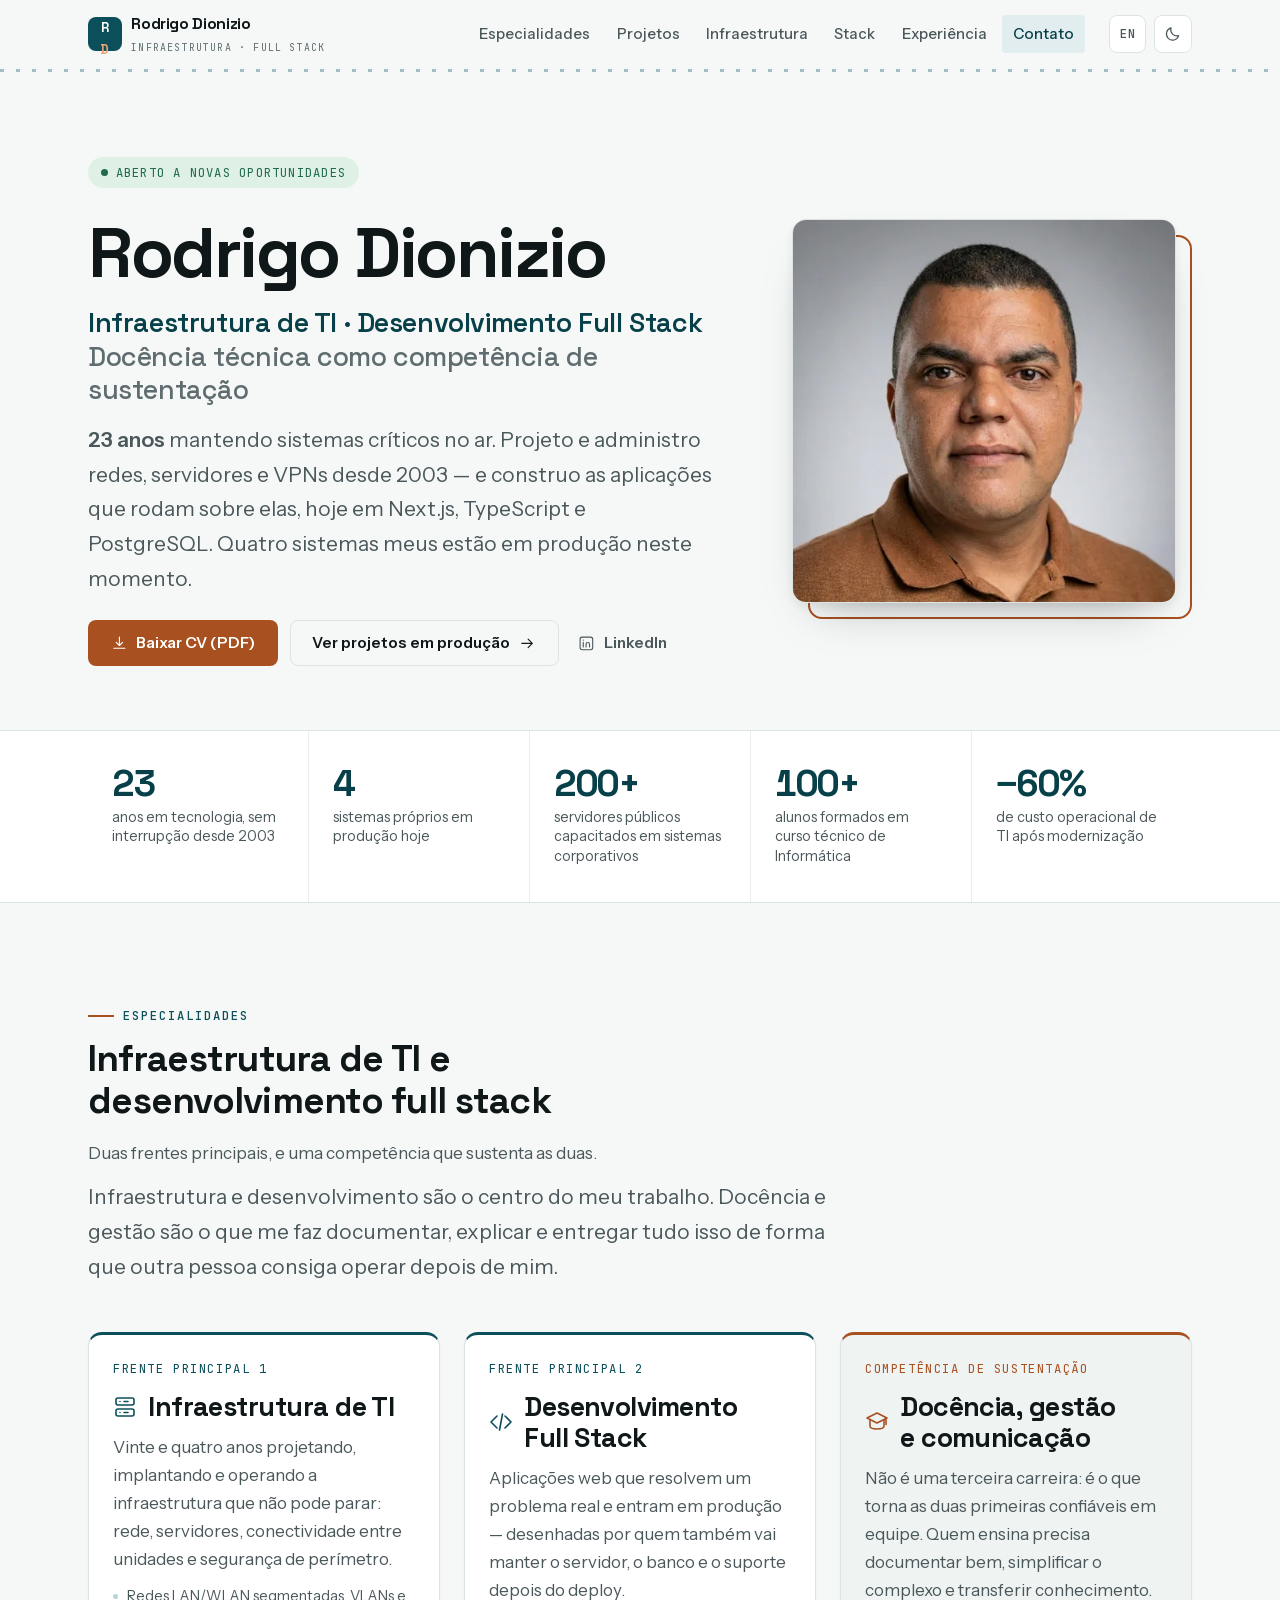
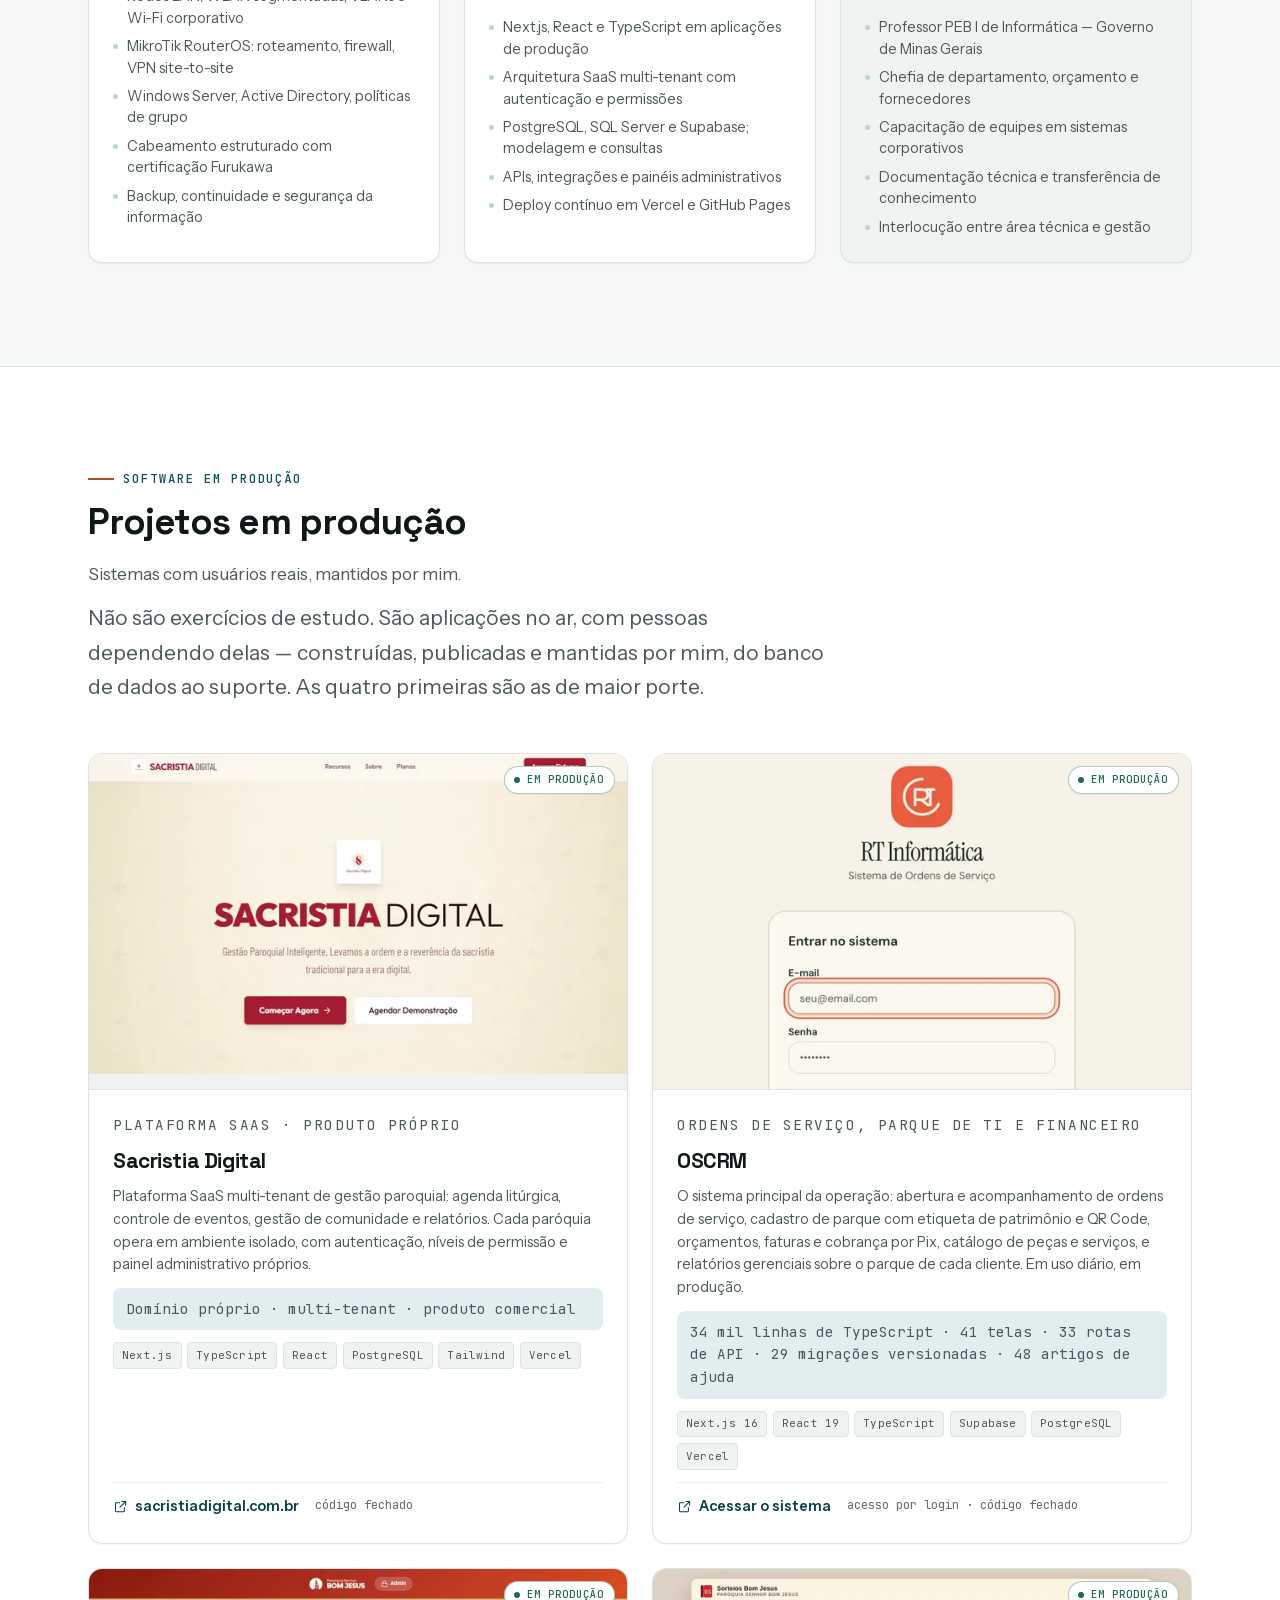
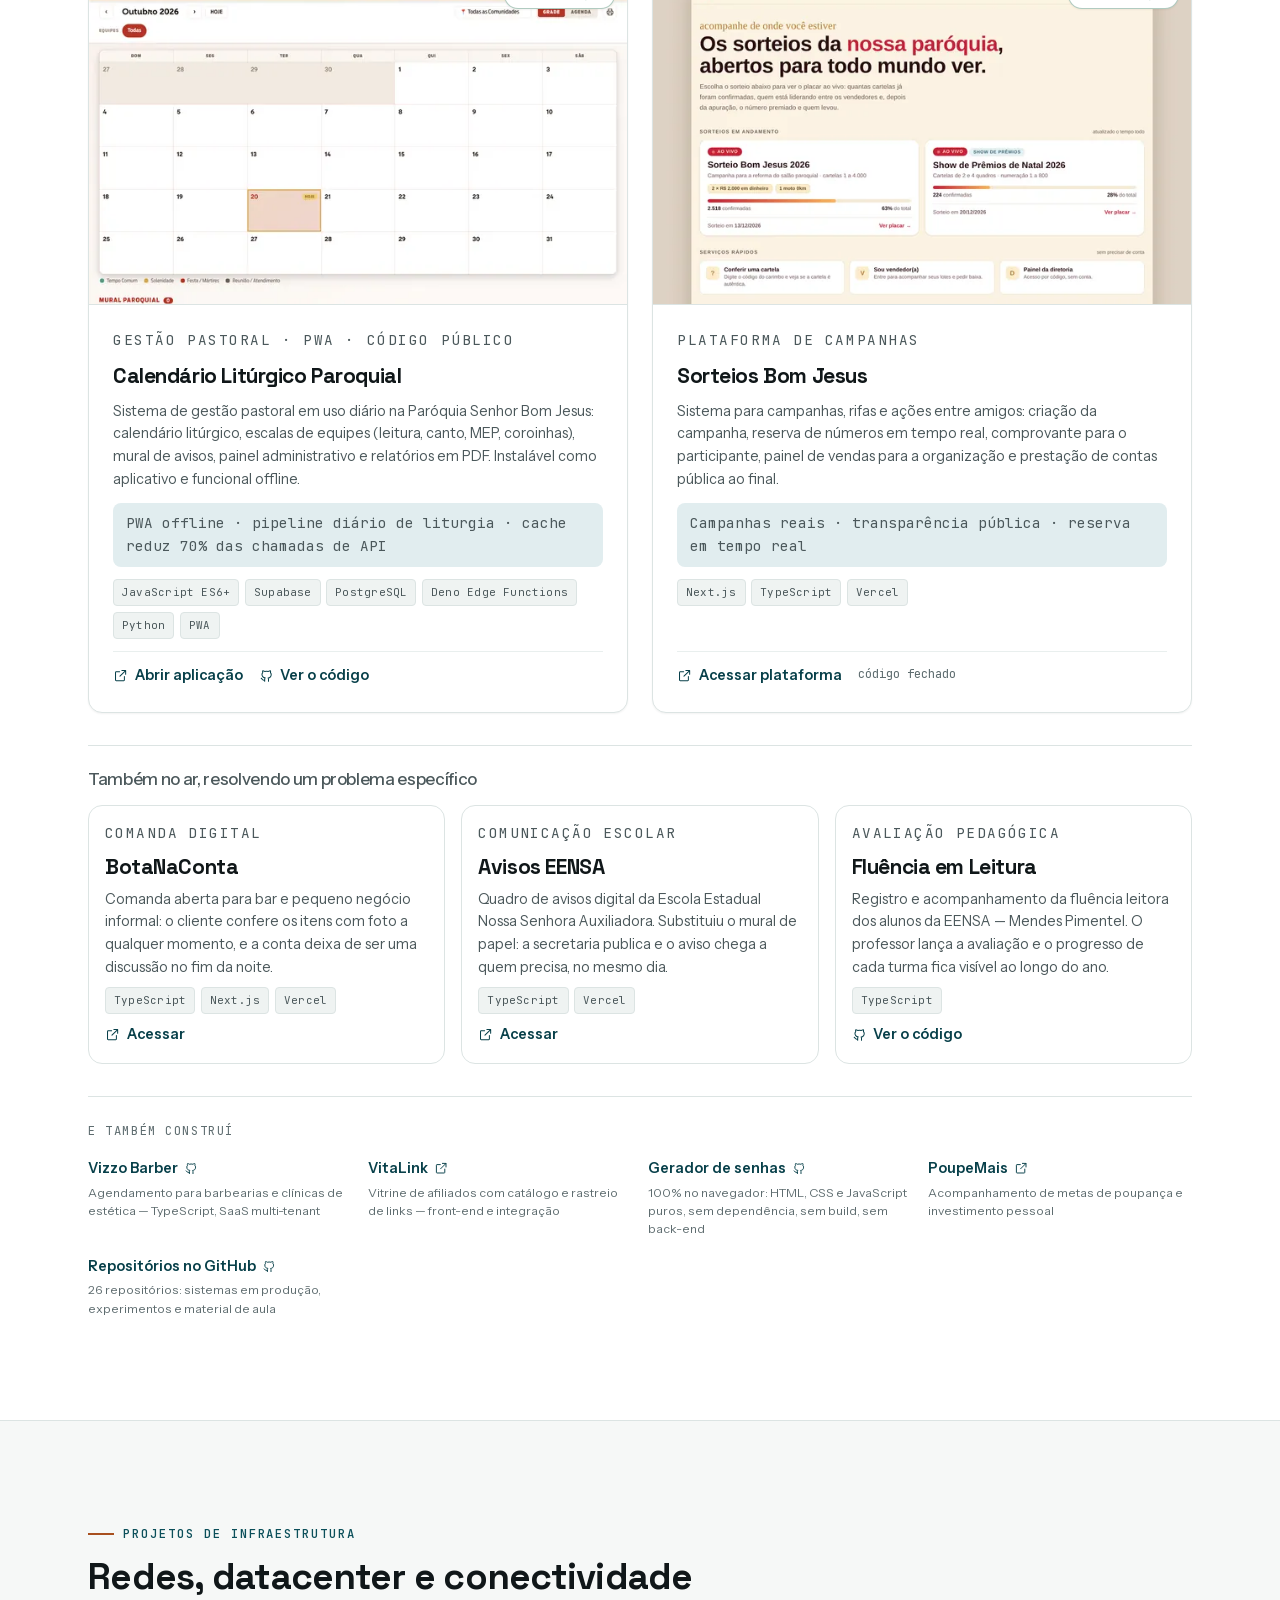
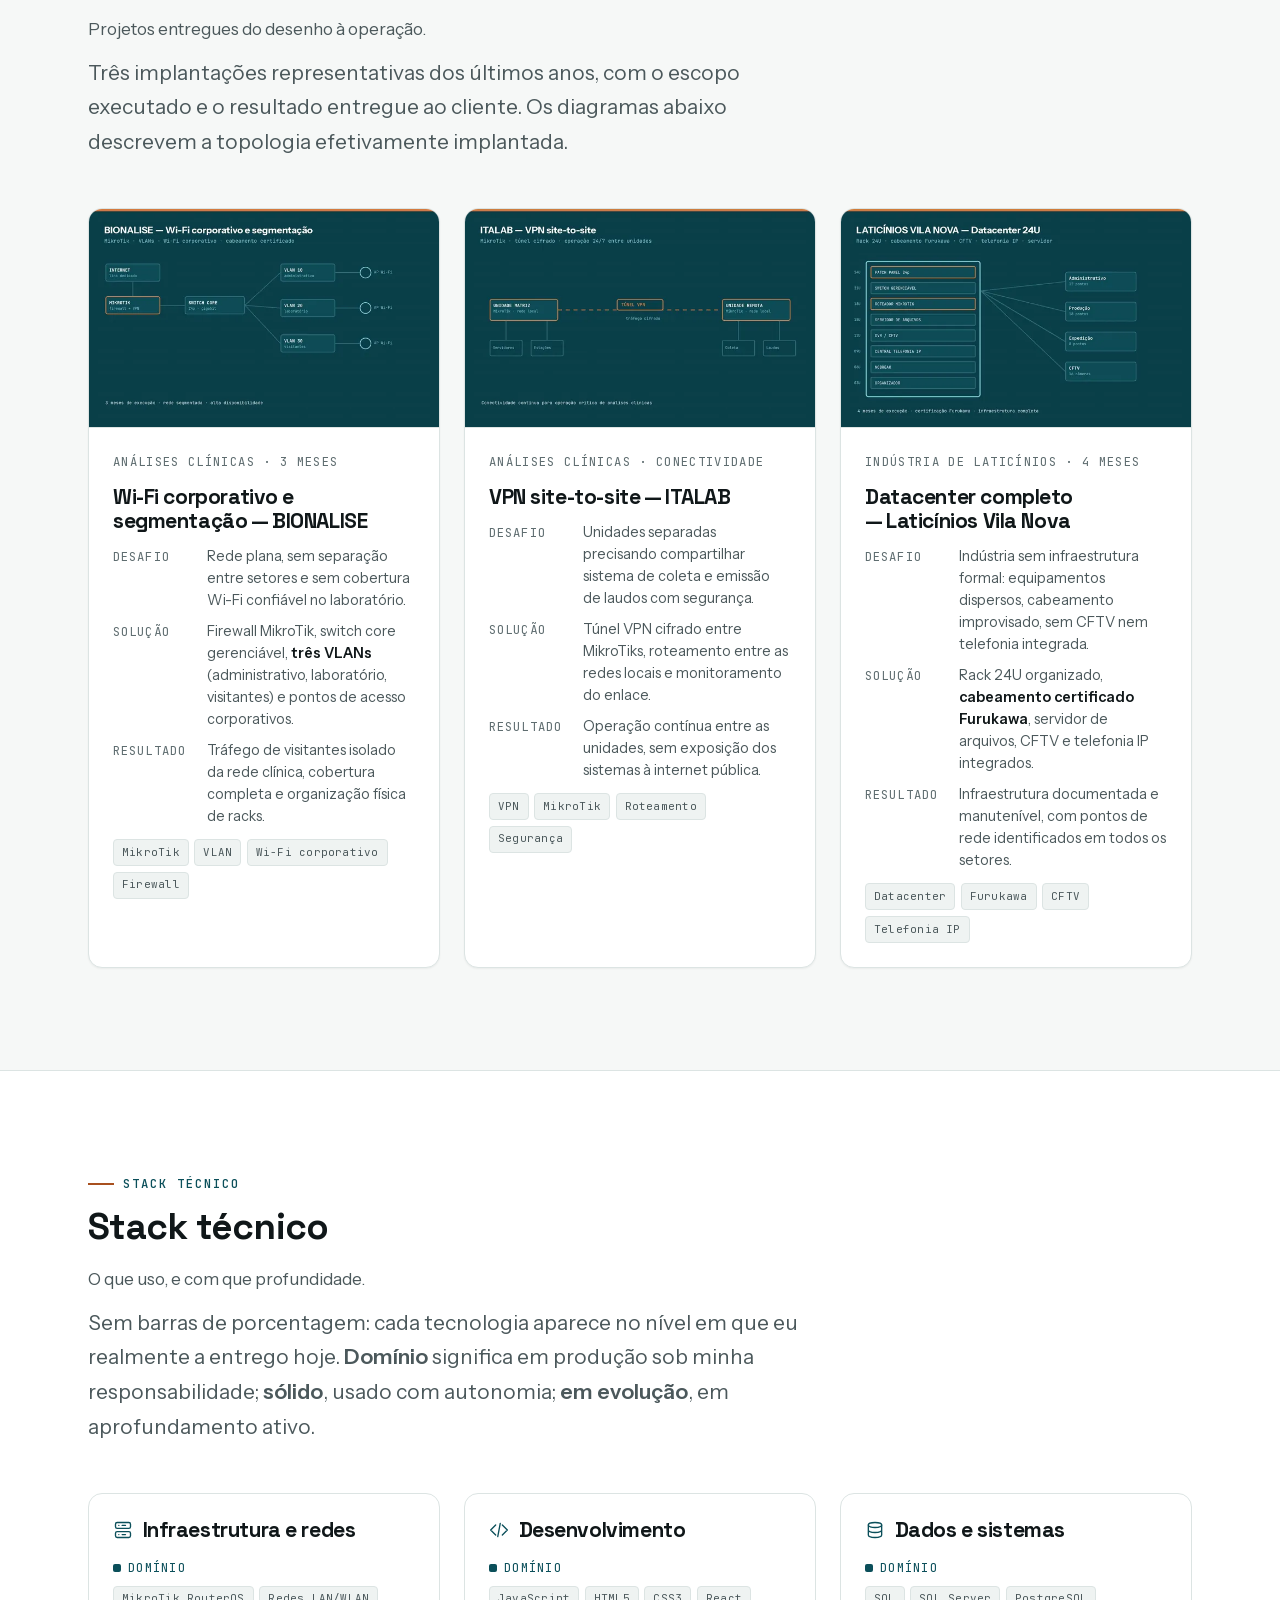
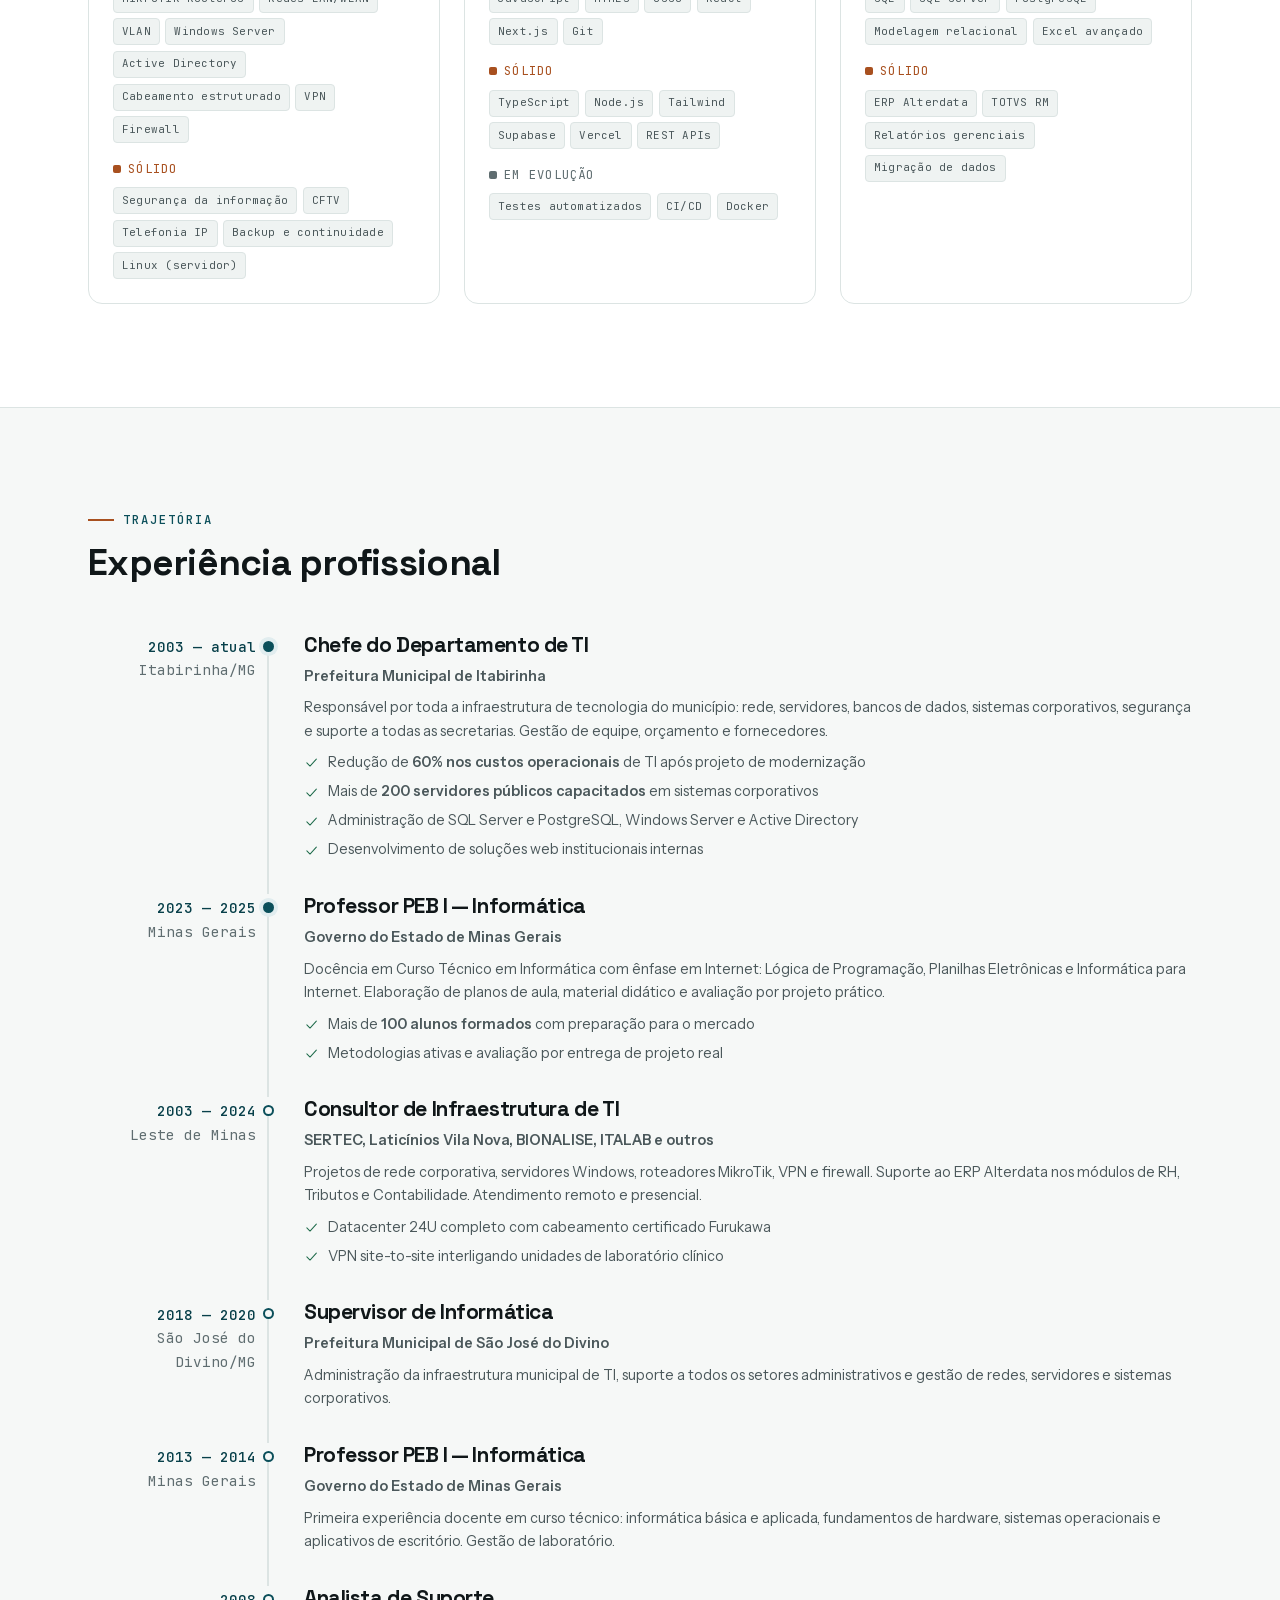
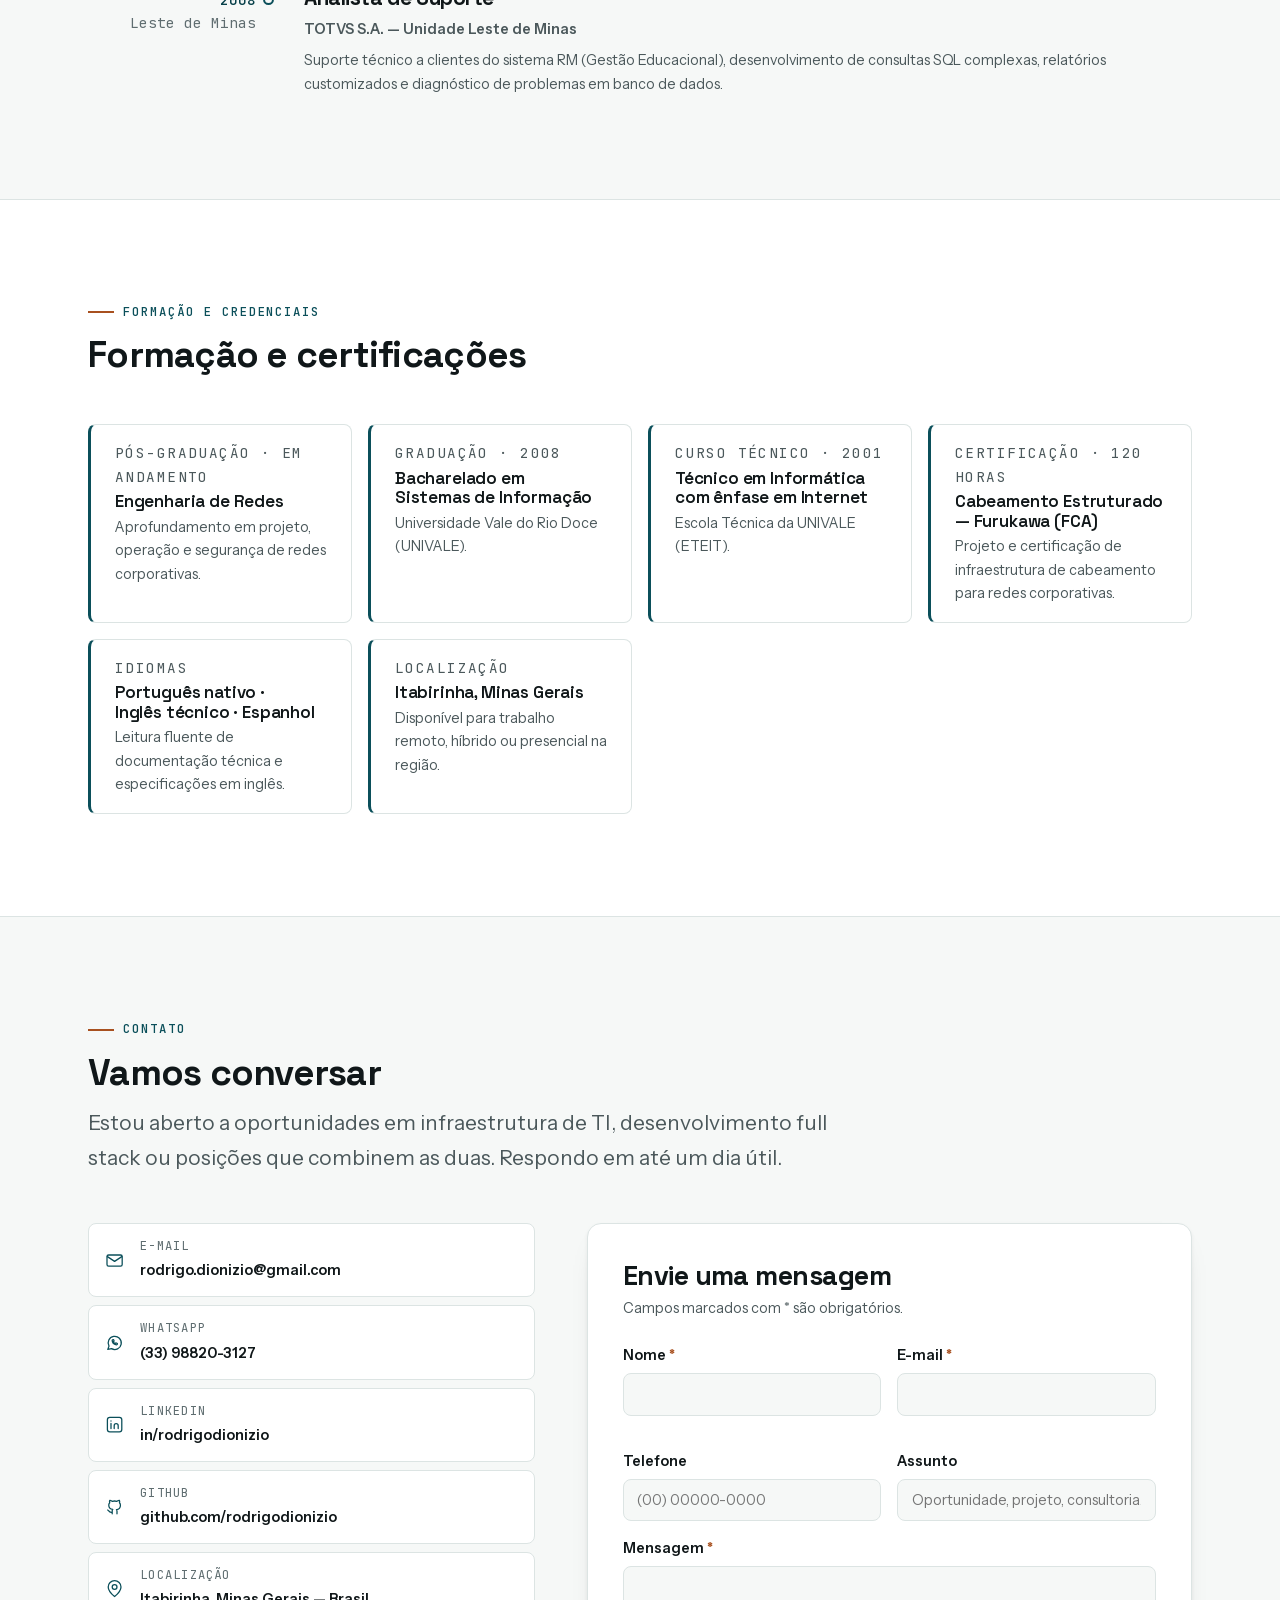
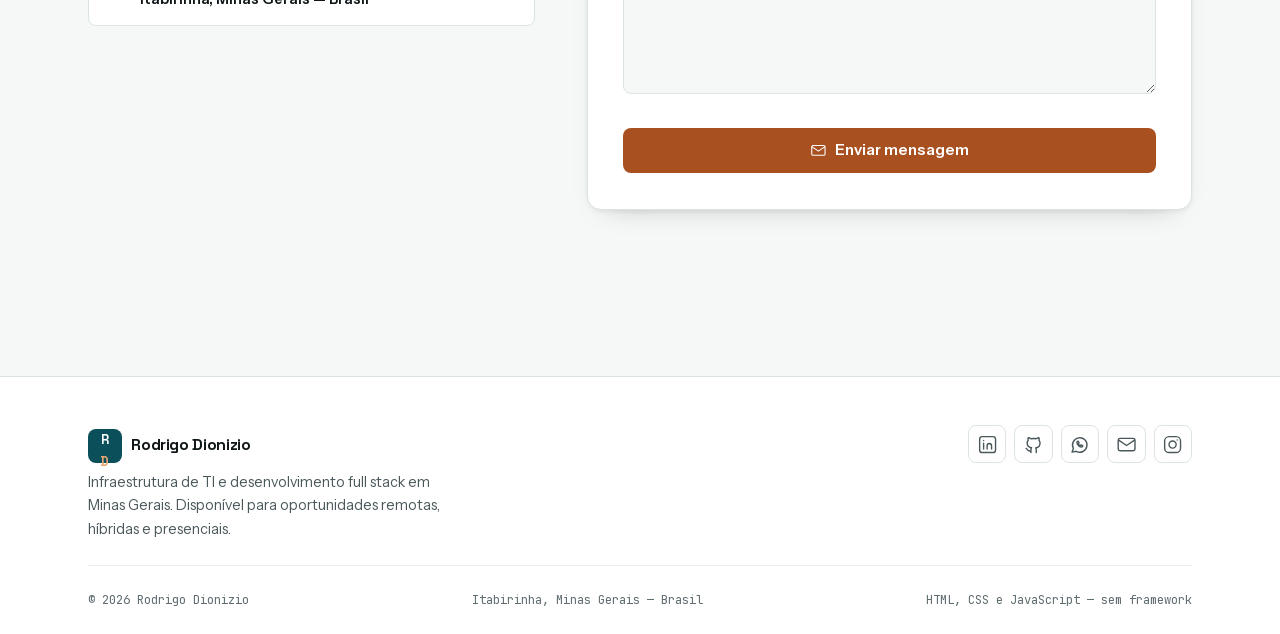
==== commit f5f36c26: "feat: telas reais dos projetos, Space Grotesk e correções de SEO Capturas reais no lugar dos diagram" ====
--- a/docs/index.html
+++ b/docs/index.html
@@ -8,7 +8,7 @@
     <title>Rodrigo Dionizio — Infraestrutura de TI e Desenvolvimento Full Stack</title>
     <meta
       name="description"
-      content="Rodrigo Dionizio: em tecnologia desde 2003. Chefe de Departamento de TI, desenvolvedor full stack (Next.js, React, TypeScript, PostgreSQL) e professor técnico de Informática em Minas Gerais. Redes, servidores, VPN, MikroTik e plataformas SaaS em produção."
+      content="Infraestrutura de TI e desenvolvimento full stack desde 2003. Redes, servidores, VPN e MikroTik; Next.js, TypeScript e PostgreSQL em produção."
     />
     <meta
       name="keywords"
@@ -60,13 +60,10 @@
     <link rel="apple-touch-icon" href="./assets/icons/apple-touch-icon.png" />
     <link rel="manifest" href="./site.webmanifest" />
 
-    <!-- Tipografia -->
-    <link rel="preconnect" href="https://fonts.googleapis.com" />
-    <link rel="preconnect" href="https://fonts.gstatic.com" crossorigin />
-    <link
-      href="https://fonts.googleapis.com/css2?family=Archivo:wght@600;700&family=Instrument+Sans:wght@400;500;600&family=JetBrains+Mono:wght@400;500;700&display=swap"
-      rel="stylesheet"
-    />
+    <!-- Tipografia hospedada no próprio site: sem ida ao Google antes do primeiro pixel -->
+    <link rel="preload" href="./assets/fonts/space-grotesk-700-latin.woff2" as="font" type="font/woff2" crossorigin />
+    <link rel="preload" href="./assets/fonts/instrument-sans-400-latin.woff2" as="font" type="font/woff2" crossorigin />
+    <link rel="stylesheet" href="./assets/css/fonts.css" />
     <link rel="stylesheet" href="./assets/css/style.css" />
 
     <!-- Evita o piscar de tema claro antes do CSS aplicar a escolha salva -->
@@ -191,9 +188,10 @@
                 "item": {
                   "@type": "SoftwareApplication",
                   "name": "OSCRM",
+                  "url": "https://oscrm.vercel.app",
                   "applicationCategory": "BusinessApplication",
                   "operatingSystem": "Web",
-                  "description": "Sistema de HelpDesk e CRM interno para controle de ordens de serviço de tecnologia.",
+                  "description": "Sistema de ordens de serviço, parque de TI e financeiro: OS ponta a ponta, patrimônio com etiqueta QR, orçamentos, faturas, cobrança por Pix e relatórios gerenciais.",
                   "author": { "@id": "https://rodrigodionizio.github.io/meuportifolio/#rodrigo" }
                 }
               },
@@ -221,6 +219,45 @@
                   "description": "Plataforma de campanhas, rifas e sorteios com acompanhamento público e prestação de contas.",
                   "author": { "@id": "https://rodrigodionizio.github.io/meuportifolio/#rodrigo" }
                 }
+              },
+              {
+                "@type": "ListItem",
+                "position": 5,
+                "item": {
+                  "@type": "SoftwareApplication",
+                  "name": "BotaNaConta",
+                  "url": "https://botana-conta.vercel.app",
+                  "applicationCategory": "BusinessApplication",
+                  "operatingSystem": "Web",
+                  "description": "Comanda digital para bares e pequenos negócios: itens com foto, conferência pelo cliente e fechamento transparente.",
+                  "author": { "@id": "https://rodrigodionizio.github.io/meuportifolio/#rodrigo" }
+                }
+              },
+              {
+                "@type": "ListItem",
+                "position": 6,
+                "item": {
+                  "@type": "SoftwareApplication",
+                  "name": "Avisos EENSA",
+                  "url": "https://avisos-eensa.vercel.app",
+                  "applicationCategory": "EducationalApplication",
+                  "operatingSystem": "Web",
+                  "description": "Quadro de avisos digital da Escola Estadual Nossa Senhora Auxiliadora.",
+                  "author": { "@id": "https://rodrigodionizio.github.io/meuportifolio/#rodrigo" }
+                }
+              },
+              {
+                "@type": "ListItem",
+                "position": 7,
+                "item": {
+                  "@type": "SoftwareApplication",
+                  "name": "Fluência em Leitura EENSA",
+                  "url": "https://github.com/rodrigodionizio/fluenciaemleituraEENSA",
+                  "applicationCategory": "EducationalApplication",
+                  "operatingSystem": "Web",
+                  "description": "Registro e acompanhamento da fluência leitora dos alunos, por turma e ao longo do ano.",
+                  "author": { "@id": "https://rodrigodionizio.github.io/meuportifolio/#rodrigo" }
+                }
               }
             ]
           }
@@ -282,7 +319,7 @@
         </nav>
 
         <div class="nav-tools">
-          <a class="lang-switch" href="./en/" hreflang="en" aria-label="Switch to English version">EN</a>
+          <a class="lang-switch" href="./en/" hreflang="en" aria-label="EN — English version">EN</a>
           <button class="icon-btn" type="button" data-theme-toggle aria-label="Mudar de tema">
             <svg class="icon" data-theme-icon="light" aria-hidden="true"><use href="#i-moon" /></svg>
             <svg class="icon" data-theme-icon="dark" aria-hidden="true"><use href="#i-sun" /></svg>
@@ -385,7 +422,8 @@
         <div class="wrap">
           <div class="section-head reveal">
             <p class="eyebrow">Especialidades</p>
-            <h2 class="section-title">Duas frentes principais, uma competência que sustenta as duas</h2>
+            <h2 class="section-title">Infraestrutura de TI e desenvolvimento full stack</h2>
+            <p class="section-sub">Duas frentes principais, e uma competência que sustenta as duas.</p>
             <p class="section-intro">
               Infraestrutura e desenvolvimento são o centro do meu trabalho. Docência e gestão são o que me faz
               documentar, explicar e entregar tudo isso de forma que outra pessoa consiga operar depois de mim.
@@ -458,10 +496,11 @@
         <div class="wrap">
           <div class="section-head reveal">
             <p class="eyebrow">Software em produção</p>
-            <h2 class="section-title">Sistemas com usuários reais, mantidos por mim</h2>
+            <h2 class="section-title">Projetos em produção</h2>
+            <p class="section-sub">Sistemas com usuários reais, mantidos por mim.</p>
             <p class="section-intro">
-              Não são exercícios de estudo. São quatro aplicações no ar, com pessoas dependendo delas — construídas,
-              publicadas e mantidas do banco de dados ao suporte.
+              Não são exercícios de estudo. São aplicações no ar, com pessoas dependendo delas — construídas,
+              publicadas e mantidas por mim, do banco de dados ao suporte. As quatro primeiras são as de maior porte.
             </p>
           </div>
 
@@ -511,29 +550,41 @@
             <article class="project reveal">
               <div class="project__media">
                 <span class="project__status project__status--live">Em produção</span>
-                <img
-                  src="./assets/img/projects/oscrm.jpg"
-                  width="1280" height="800"
-                  alt="Mapa de módulos do sistema OSCRM: abertura de OS, triagem, fila e SLA, motor de fluxo, técnicos, histórico, relatórios e painel"
-                  loading="lazy" decoding="async"
-                />
+                <picture>
+                  <source
+                    type="image/webp"
+                    srcset="./assets/img/projects/oscrm-640.webp 640w, ./assets/img/projects/oscrm-1280.webp 1280w"
+                    sizes="(min-width: 60rem) 34rem, 100vw"
+                  />
+                  <img
+                    src="./assets/img/projects/oscrm-1280.jpg"
+                    width="1280" height="800"
+                    alt="Tela de entrada do OSCRM, sistema de ordens de serviço da RT Informática"
+                    loading="lazy" decoding="async"
+                  />
+                </picture>
               </div>
               <div class="project__body">
-                <p class="project__kicker">HelpDesk e CRM interno</p>
+                <p class="project__kicker">Ordens de serviço, parque de TI e financeiro</p>
                 <h3>OSCRM</h3>
                 <p>
-                  Sistema de ordens de serviço de TI construído para substituir planilhas e e-mail no atendimento
-                  interno: abertura de chamado, triagem por prioridade, fila com SLA, atribuição a técnicos, histórico e
-                  relatórios de tempo médio e volume.
+                  O sistema principal da operação: abertura e acompanhamento de ordens de serviço, cadastro de parque
+                  com etiqueta de patrimônio e QR Code, orçamentos, faturas e cobrança por Pix, catálogo de peças e
+                  serviços, e relatórios gerenciais sobre o parque de cada cliente. Em uso diário, em produção.
                 </p>
-                <p class="project__impact">Uso interno diário · fila com SLA · relatórios de atendimento</p>
-                <ul class="tags">
-                  <li class="tag">Next.js</li><li class="tag">TypeScript</li><li class="tag">PostgreSQL</li>
-                  <li class="tag">Vercel</li>
+                <p class="project__impact">
+                  34 mil linhas de TypeScript · 41 telas · 33 rotas de API · 29 migrações versionadas · 48 artigos de ajuda
+                </p>
+                <ul class="tags">
+                  <li class="tag">Next.js 16</li><li class="tag">React 19</li><li class="tag">TypeScript</li>
+                  <li class="tag">Supabase</li><li class="tag">PostgreSQL</li><li class="tag">Vercel</li>
                 </ul>
                 <div class="project__links">
-                  <span class="project__note">sistema interno · acesso restrito</span>
-                  <span class="project__note">código fechado</span>
+                  <a class="project__link" href="https://oscrm.vercel.app" target="_blank" rel="noopener">
+                    <svg class="icon" aria-hidden="true"><use href="#i-external" /></svg>
+                    Acessar o sistema
+                  </a>
+                  <span class="project__note">acesso por login · código fechado</span>
                 </div>
               </div>
             </article>
@@ -551,7 +602,7 @@
                   <img
                     src="./assets/img/projects/calendario-liturgico-1280.jpg"
                     width="1280" height="688"
-                    alt="Interface do Calendário Litúrgico Paroquial"
+                    alt="Grade mensal do Calendário Litúrgico Paroquial, com filtro por comunidade e por equipe"
                     loading="lazy" decoding="async"
                   />
                 </picture>
@@ -588,12 +639,19 @@
             <article class="project reveal">
               <div class="project__media">
                 <span class="project__status project__status--live">Em produção</span>
-                <img
-                  src="./assets/img/projects/sorteios-bomjesus.jpg"
-                  width="1280" height="800"
-                  alt="Mapa de módulos do sistema Sorteios Bom Jesus: campanha, reserva de números, confirmação, painel da organização, acompanhamento, sorteio e prestação de contas"
-                  loading="lazy" decoding="async"
-                />
+                <picture>
+                  <source
+                    type="image/webp"
+                    srcset="./assets/img/projects/sorteios-bomjesus-640.webp 640w, ./assets/img/projects/sorteios-bomjesus-1280.webp 1280w"
+                    sizes="(min-width: 60rem) 34rem, 100vw"
+                  />
+                  <img
+                    src="./assets/img/projects/sorteios-bomjesus-1280.jpg"
+                    width="1280" height="800"
+                    alt="Página pública do Sorteios Bom Jesus com as campanhas em andamento e o percentual de cartelas confirmadas"
+                    loading="lazy" decoding="async"
+                  />
+                </picture>
               </div>
               <div class="project__body">
                 <p class="project__kicker">Plataforma de campanhas</p>
@@ -618,14 +676,74 @@
             </article>
           </div>
 
+          <h3 class="tier-label reveal">Também no ar, resolvendo um problema específico</h3>
+          <div class="projects--compact">
+            <article class="pcard reveal">
+              <p class="pcard__kicker">Comanda digital</p>
+              <h4>BotaNaConta</h4>
+              <p>
+                Comanda aberta para bar e pequeno negócio informal: o cliente confere os itens com foto a qualquer
+                momento, e a conta deixa de ser uma discussão no fim da noite.
+              </p>
+              <ul class="tags">
+                <li class="tag">TypeScript</li><li class="tag">Next.js</li><li class="tag">Vercel</li>
+              </ul>
+              <a class="project__link" href="https://botana-conta.vercel.app" target="_blank" rel="noopener">
+                <svg class="icon" aria-hidden="true"><use href="#i-external" /></svg> Acessar
+              </a>
+            </article>
+
+            <article class="pcard reveal">
+              <p class="pcard__kicker">Comunicação escolar</p>
+              <h4>Avisos EENSA</h4>
+              <p>
+                Quadro de avisos digital da Escola Estadual Nossa Senhora Auxiliadora. Substituiu o mural de papel:
+                a secretaria publica e o aviso chega a quem precisa, no mesmo dia.
+              </p>
+              <ul class="tags">
+                <li class="tag">TypeScript</li><li class="tag">Vercel</li>
+              </ul>
+              <a class="project__link" href="https://avisos-eensa.vercel.app" target="_blank" rel="noopener">
+                <svg class="icon" aria-hidden="true"><use href="#i-external" /></svg> Acessar
+              </a>
+            </article>
+
+            <article class="pcard reveal">
+              <p class="pcard__kicker">Avaliação pedagógica</p>
+              <h4>Fluência em Leitura</h4>
+              <p>
+                Registro e acompanhamento da fluência leitora dos alunos da EENSA — Mendes Pimentel. O professor
+                lança a avaliação e o progresso de cada turma fica visível ao longo do ano.
+              </p>
+              <ul class="tags">
+                <li class="tag">TypeScript</li>
+              </ul>
+              <a class="project__link" href="https://github.com/rodrigodionizio/fluenciaemleituraEENSA" target="_blank" rel="noopener">
+                <svg class="icon" aria-hidden="true"><use href="#i-github" /></svg> Ver o código
+              </a>
+            </article>
+          </div>
+
           <div class="more-projects reveal">
-            <p class="more-projects__label">Também no ar</p>
+            <p class="more-projects__label">E também construí</p>
             <ul class="more-projects__list">
               <li>
-                <a href="https://avisos-eensa.vercel.app" target="_blank" rel="noopener">
-                  Avisos EENSA <svg class="icon" aria-hidden="true"><use href="#i-external" /></svg>
+                <a href="https://github.com/rodrigodionizio/SaasVizzoBarber" target="_blank" rel="noopener">
+                  Vizzo Barber <svg class="icon" aria-hidden="true"><use href="#i-github" /></svg>
                 </a>
-                <span>Quadro de avisos digital para a escola estadual — TypeScript, Vercel</span>
+                <span>Agendamento para barbearias e clínicas de estética — TypeScript, SaaS multi-tenant</span>
+              </li>
+              <li>
+                <a href="https://vitalink-sooty.vercel.app" target="_blank" rel="noopener">
+                  VitaLink <svg class="icon" aria-hidden="true"><use href="#i-external" /></svg>
+                </a>
+                <span>Vitrine de afiliados com catálogo e rastreio de links — front-end e integração</span>
+              </li>
+              <li>
+                <a href="https://github.com/rodrigodionizio/geradordesenhas" target="_blank" rel="noopener">
+                  Gerador de senhas <svg class="icon" aria-hidden="true"><use href="#i-github" /></svg>
+                </a>
+                <span>100% no navegador: HTML, CSS e JavaScript puros, sem dependência, sem build, sem back-end</span>
               </li>
               <li>
                 <a href="https://rodrigodionizio.github.io/PoupeMais/" target="_blank" rel="noopener">
@@ -637,7 +755,7 @@
                 <a href="https://github.com/rodrigodionizio" target="_blank" rel="noopener">
                   Repositórios no GitHub <svg class="icon" aria-hidden="true"><use href="#i-github" /></svg>
                 </a>
-                <span>Projetos públicos, experimentos e material de aula</span>
+                <span>26 repositórios: sistemas em produção, experimentos e material de aula</span>
               </li>
             </ul>
           </div>
@@ -649,7 +767,8 @@
         <div class="wrap">
           <div class="section-head reveal">
             <p class="eyebrow">Projetos de infraestrutura</p>
-            <h2 class="section-title">Redes, datacenters e conectividade entregues do projeto à operação</h2>
+            <h2 class="section-title">Redes, datacenter e conectividade</h2>
+            <p class="section-sub">Projetos entregues do desenho à operação.</p>
             <p class="section-intro">
               Três implantações representativas dos últimos anos, com o escopo executado e o resultado entregue ao
               cliente. Os diagramas abaixo descrevem a topologia efetivamente implantada.
@@ -659,11 +778,15 @@
           <div class="cases">
             <article class="case reveal">
               <div class="case__media">
-                <img
-                  src="./assets/img/projects/bionalise.jpg" width="1280" height="800"
+                <picture>
+                  <source type="image/webp"
+                          srcset="./assets/img/projects/bionalise-640.webp 640w, ./assets/img/projects/bionalise.webp 1280w"
+                          sizes="(min-width: 60rem) 22rem, 100vw" />
+                  <img src="./assets/img/projects/bionalise.jpg" width="1280" height="800"
                   alt="Diagrama da rede da BIONALISE: link dedicado, MikroTik com firewall e VPN, switch core e três VLANs com pontos de acesso Wi-Fi"
                   loading="lazy" decoding="async"
                 />
+                </picture>
               </div>
               <div class="case__body">
                 <p class="project__kicker">Análises clínicas · 3 meses</p>
@@ -681,11 +804,15 @@
 
             <article class="case reveal">
               <div class="case__media">
-                <img
-                  src="./assets/img/projects/italab.jpg" width="1280" height="800"
+                <picture>
+                  <source type="image/webp"
+                          srcset="./assets/img/projects/italab-640.webp 640w, ./assets/img/projects/italab.webp 1280w"
+                          sizes="(min-width: 60rem) 22rem, 100vw" />
+                  <img src="./assets/img/projects/italab.jpg" width="1280" height="800"
                   alt="Diagrama da VPN site-to-site da ITALAB entre unidade matriz e unidade remota, com túnel cifrado sobre MikroTik"
                   loading="lazy" decoding="async"
                 />
+                </picture>
               </div>
               <div class="case__body">
                 <p class="project__kicker">Análises clínicas · conectividade</p>
@@ -703,11 +830,15 @@
 
             <article class="case reveal">
               <div class="case__media">
-                <img
-                  src="./assets/img/projects/vila-nova.jpg" width="1280" height="800"
+                <picture>
+                  <source type="image/webp"
+                          srcset="./assets/img/projects/vila-nova-640.webp 640w, ./assets/img/projects/vila-nova.webp 1280w"
+                          sizes="(min-width: 60rem) 22rem, 100vw" />
+                  <img src="./assets/img/projects/vila-nova.jpg" width="1280" height="800"
                   alt="Elevação do rack 24U do datacenter dos Laticínios Vila Nova, com patch panel, switch, MikroTik, servidor, CFTV, telefonia IP e nobreak"
                   loading="lazy" decoding="async"
                 />
+                </picture>
               </div>
               <div class="case__body">
                 <p class="project__kicker">Indústria de laticínios · 4 meses</p>
@@ -731,7 +862,8 @@
         <div class="wrap">
           <div class="section-head reveal">
             <p class="eyebrow">Stack técnico</p>
-            <h2 class="section-title">O que uso, e com que profundidade</h2>
+            <h2 class="section-title">Stack técnico</h2>
+            <p class="section-sub">O que uso, e com que profundidade.</p>
             <p class="section-intro">
               Sem barras de porcentagem: cada tecnologia aparece no nível em que eu realmente a entrego hoje.
               <strong>Domínio</strong> significa em produção sob minha responsabilidade; <strong>sólido</strong>,
@@ -918,7 +1050,7 @@
         <div class="wrap">
           <div class="section-head reveal">
             <p class="eyebrow">Formação e credenciais</p>
-            <h2 class="section-title">Base formal</h2>
+            <h2 class="section-title">Formação e certificações</h2>
           </div>
 
           <div class="creds">
--- a/docs/assets/css/fonts.css
+++ b/docs/assets/css/fonts.css
@@ -0,0 +1,65 @@
+/* Fontes hospedadas no próprio site: tira a dependência do Google Fonts
+   do caminho crítico. Geradas a partir do css2 oficial, subsets latin e latin-ext. */
+@font-face {
+  font-family: 'Instrument Sans';
+  font-style: normal;
+  font-weight: 400;
+  font-display: swap;
+  src: url('../fonts/instrument-sans-400-latin.woff2') format('woff2');
+}
+@font-face {
+  font-family: 'Instrument Sans';
+  font-style: normal;
+  font-weight: 500;
+  font-display: swap;
+  src: url('../fonts/instrument-sans-500-latin.woff2') format('woff2');
+}
+@font-face {
+  font-family: 'Instrument Sans';
+  font-style: normal;
+  font-weight: 600;
+  font-display: swap;
+  src: url('../fonts/instrument-sans-600-latin.woff2') format('woff2');
+}
+@font-face {
+  font-family: 'JetBrains Mono';
+  font-style: normal;
+  font-weight: 400;
+  font-display: swap;
+  src: url('../fonts/jetbrains-mono-400-latin.woff2') format('woff2');
+}
+@font-face {
+  font-family: 'JetBrains Mono';
+  font-style: normal;
+  font-weight: 500;
+  font-display: swap;
+  src: url('../fonts/jetbrains-mono-500-latin.woff2') format('woff2');
+}
+@font-face {
+  font-family: 'JetBrains Mono';
+  font-style: normal;
+  font-weight: 700;
+  font-display: swap;
+  src: url('../fonts/jetbrains-mono-700-latin.woff2') format('woff2');
+}
+@font-face {
+  font-family: 'Space Grotesk';
+  font-style: normal;
+  font-weight: 500;
+  font-display: swap;
+  src: url('../fonts/space-grotesk-500-latin.woff2') format('woff2');
+}
+@font-face {
+  font-family: 'Space Grotesk';
+  font-style: normal;
+  font-weight: 600;
+  font-display: swap;
+  src: url('../fonts/space-grotesk-600-latin.woff2') format('woff2');
+}
+@font-face {
+  font-family: 'Space Grotesk';
+  font-style: normal;
+  font-weight: 700;
+  font-display: swap;
+  src: url('../fonts/space-grotesk-700-latin.woff2') format('woff2');
+}
--- a/docs/assets/css/style.css
+++ b/docs/assets/css/style.css
@@ -43,7 +43,7 @@
   --shadow-lg:    0 4px 8px rgba(16, 23, 25, .06), 0 24px 48px -28px rgba(16, 23, 25, .4);
 
   /* Tipografia */
-  --font-display: "Archivo", "Helvetica Neue", Arial, sans-serif;
+  --font-display: "Space Grotesk", "Helvetica Neue", Arial, sans-serif;
   --font-body:    "Instrument Sans", "Segoe UI", system-ui, -apple-system, sans-serif;
   --font-mono:    "JetBrains Mono", ui-monospace, SFMono-Regular, Menlo, monospace;
 
@@ -1144,6 +1144,53 @@
 .more-projects__list a .icon { width: .9rem; height: .9rem; }
 .more-projects__list span { font-size: var(--step--2); color: var(--ink-3); line-height: 1.5; }
 
+/* Subtítulo editorial: a frase que antes era o h2, agora abaixo do termo de busca */
+.section-sub {
+  color: var(--ink-2);
+  font-size: var(--step-0);
+  max-width: var(--measure);
+  margin-top: .35rem;
+}
+
+/* Segunda camada de projetos: sem imagem, porque não há captura real de todos.
+   O card se sustenta pelo problema que o projeto resolve. */
+.tier-label {
+  margin-top: var(--sp-6);
+  padding-top: var(--sp-5);
+  border-top: 1px solid var(--rule);
+  font-size: var(--step-0);
+  color: var(--ink-2);
+  font-family: var(--font-body);
+  font-weight: 500;
+}
+.projects--compact {
+  display: grid;
+  grid-template-columns: repeat(auto-fit, minmax(min(17rem, 100%), 1fr));
+  gap: var(--sp-4);
+  margin-top: var(--sp-4);
+}
+.pcard {
+  display: flex;
+  flex-direction: column;
+  gap: .55rem;
+  min-width: 0;
+  padding: var(--sp-4);
+  background: var(--surface);
+  border: 1px solid var(--rule);
+  border-radius: var(--radius-lg);
+}
+.pcard__kicker {
+  font-family: var(--font-mono);
+  font-size: var(--step--2);
+  letter-spacing: .1em;
+  text-transform: uppercase;
+  color: var(--accent);
+}
+.pcard h4 { font-family: var(--font-display); font-size: var(--step-1); line-height: 1.2; }
+.pcard p { color: var(--ink-2); font-size: var(--step--1); line-height: 1.6; }
+.pcard .tags { margin-top: auto; }
+.pcard .project__link { align-self: flex-start; }
+
 @media (max-width: 620px) {
   .projects--featured { grid-template-columns: 1fr; }
 }
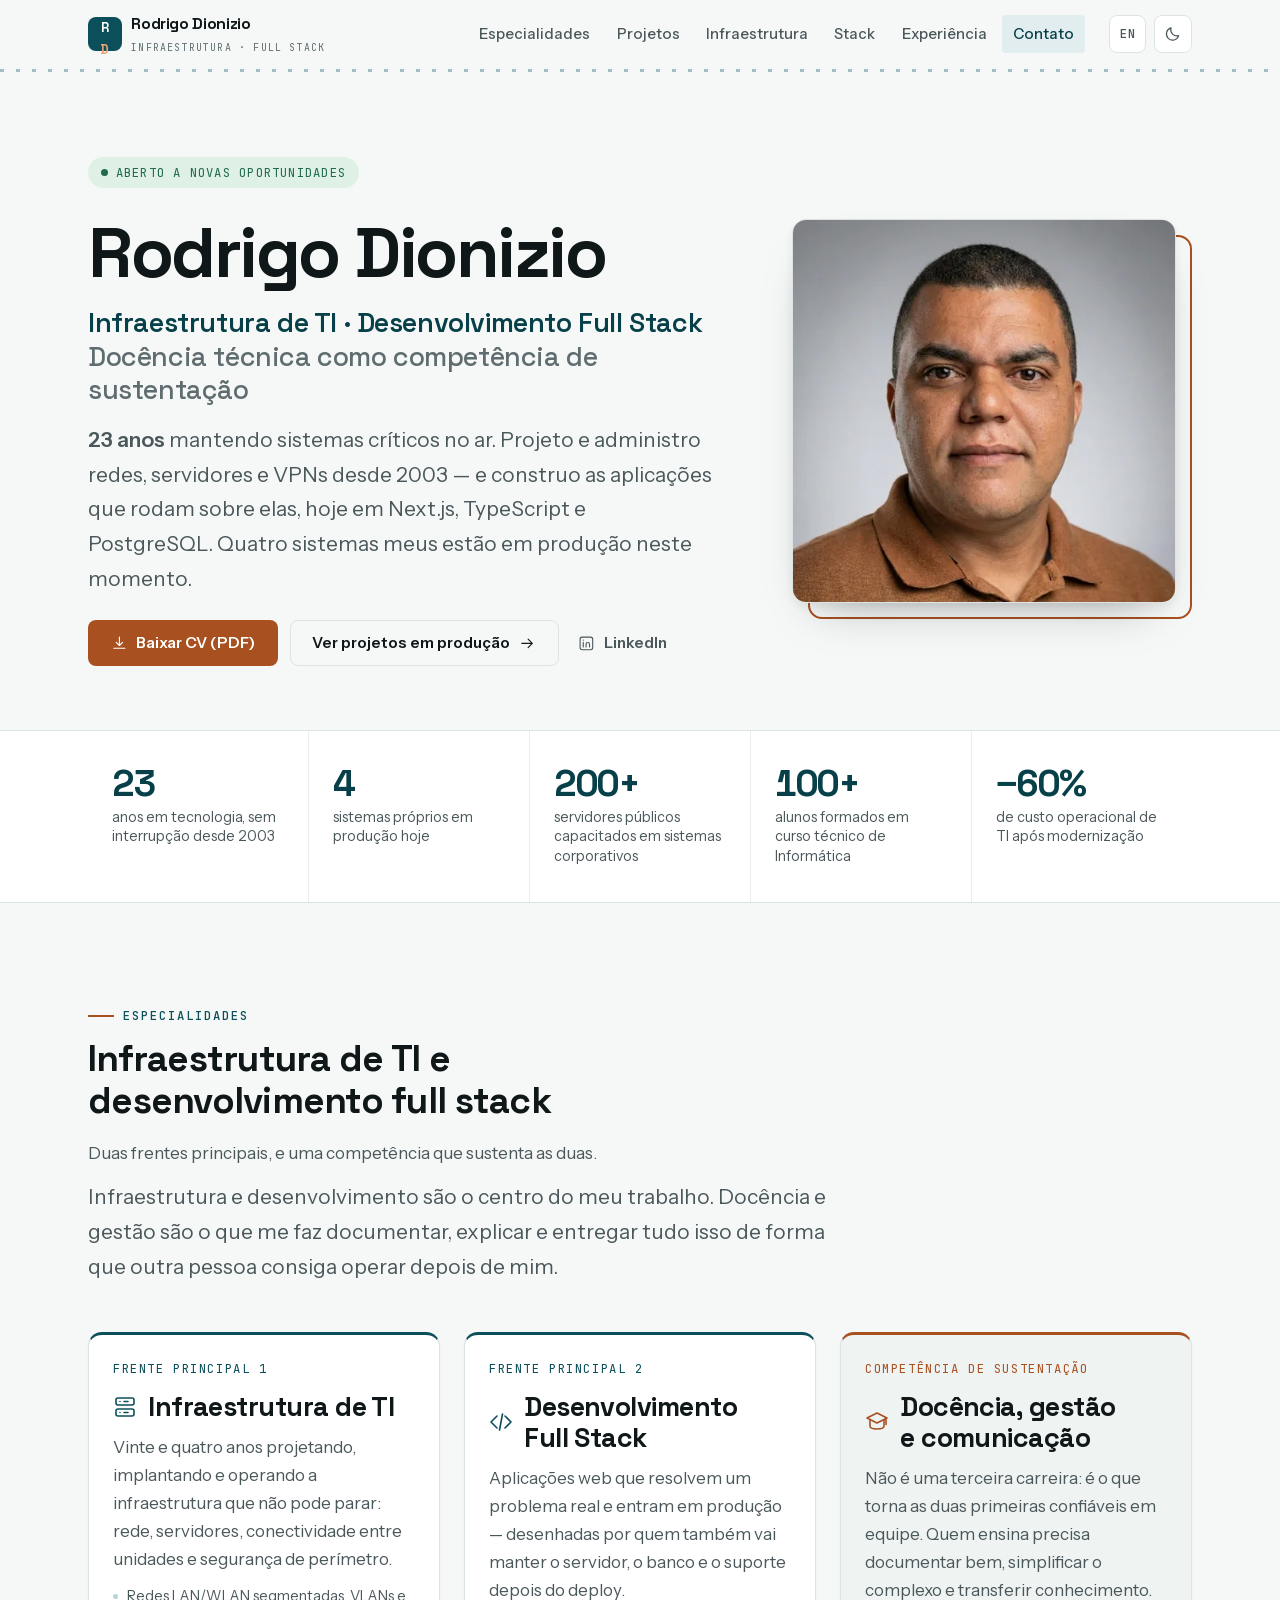
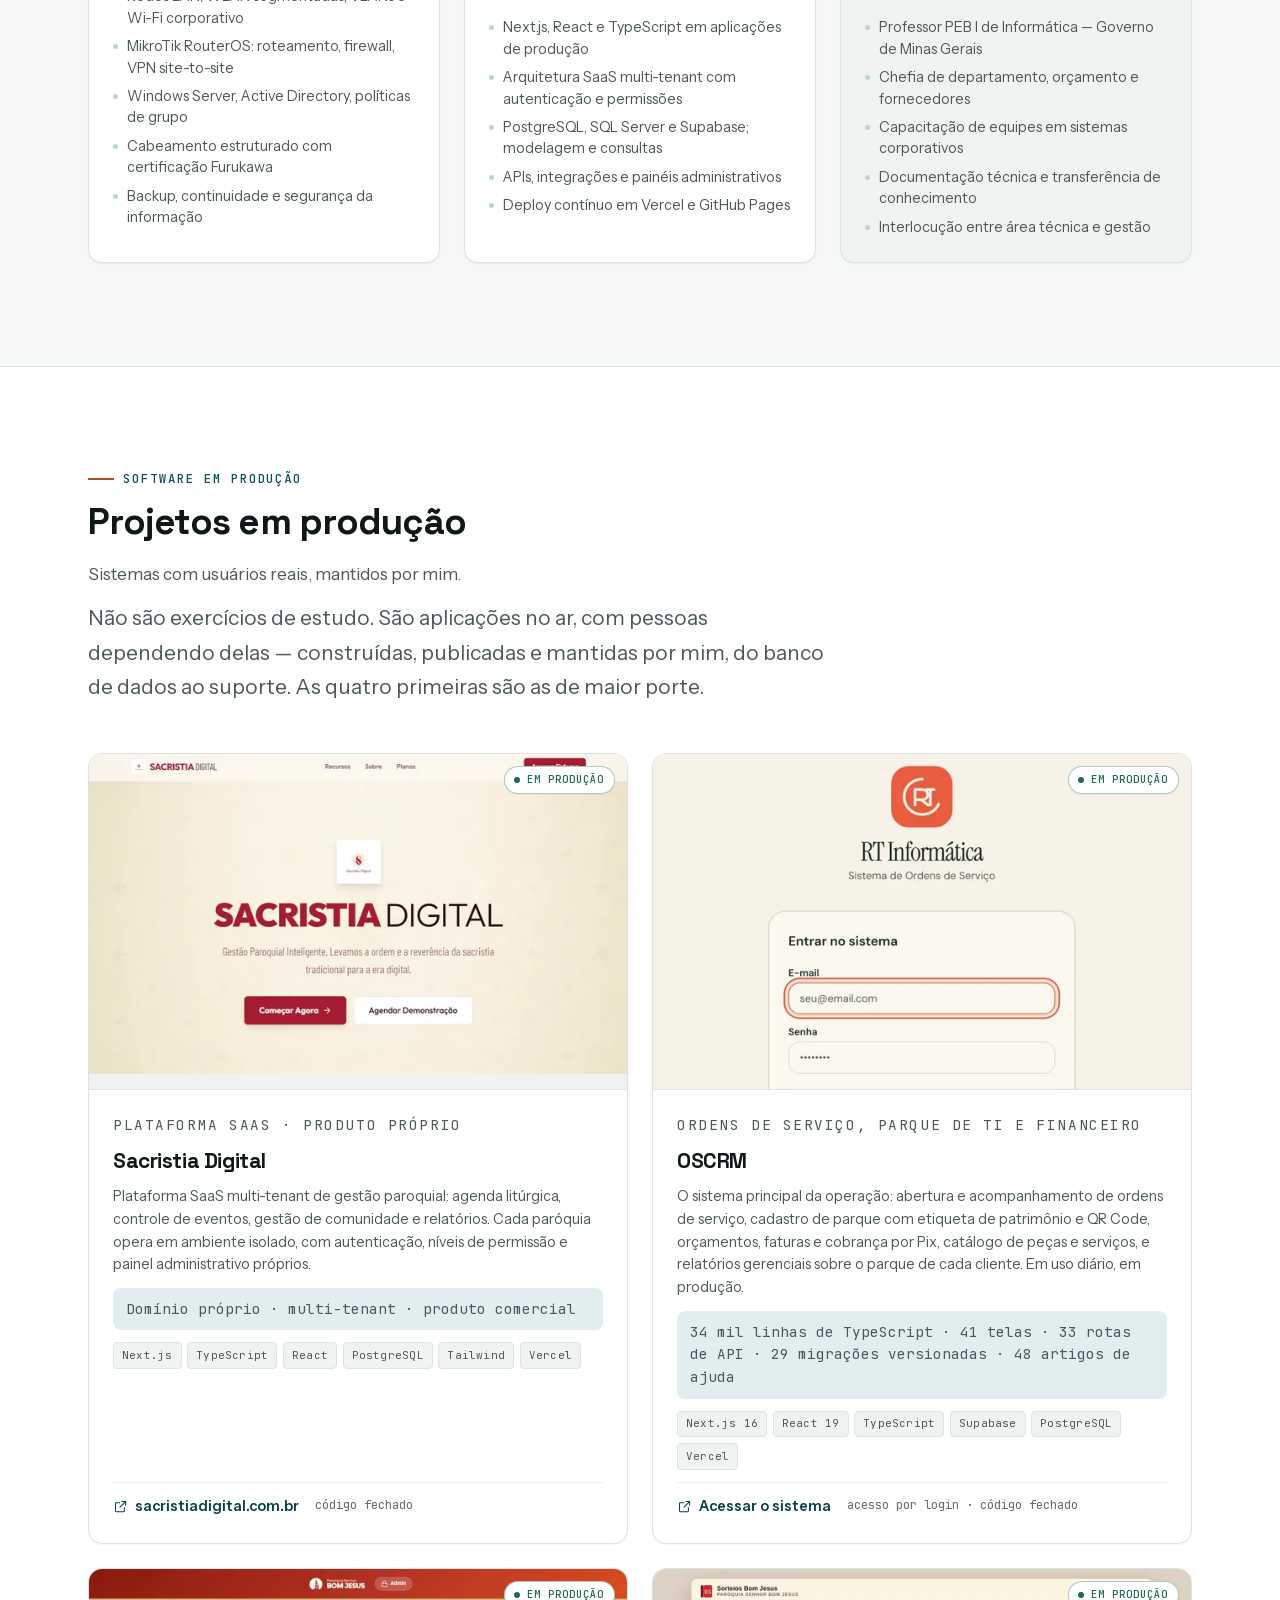
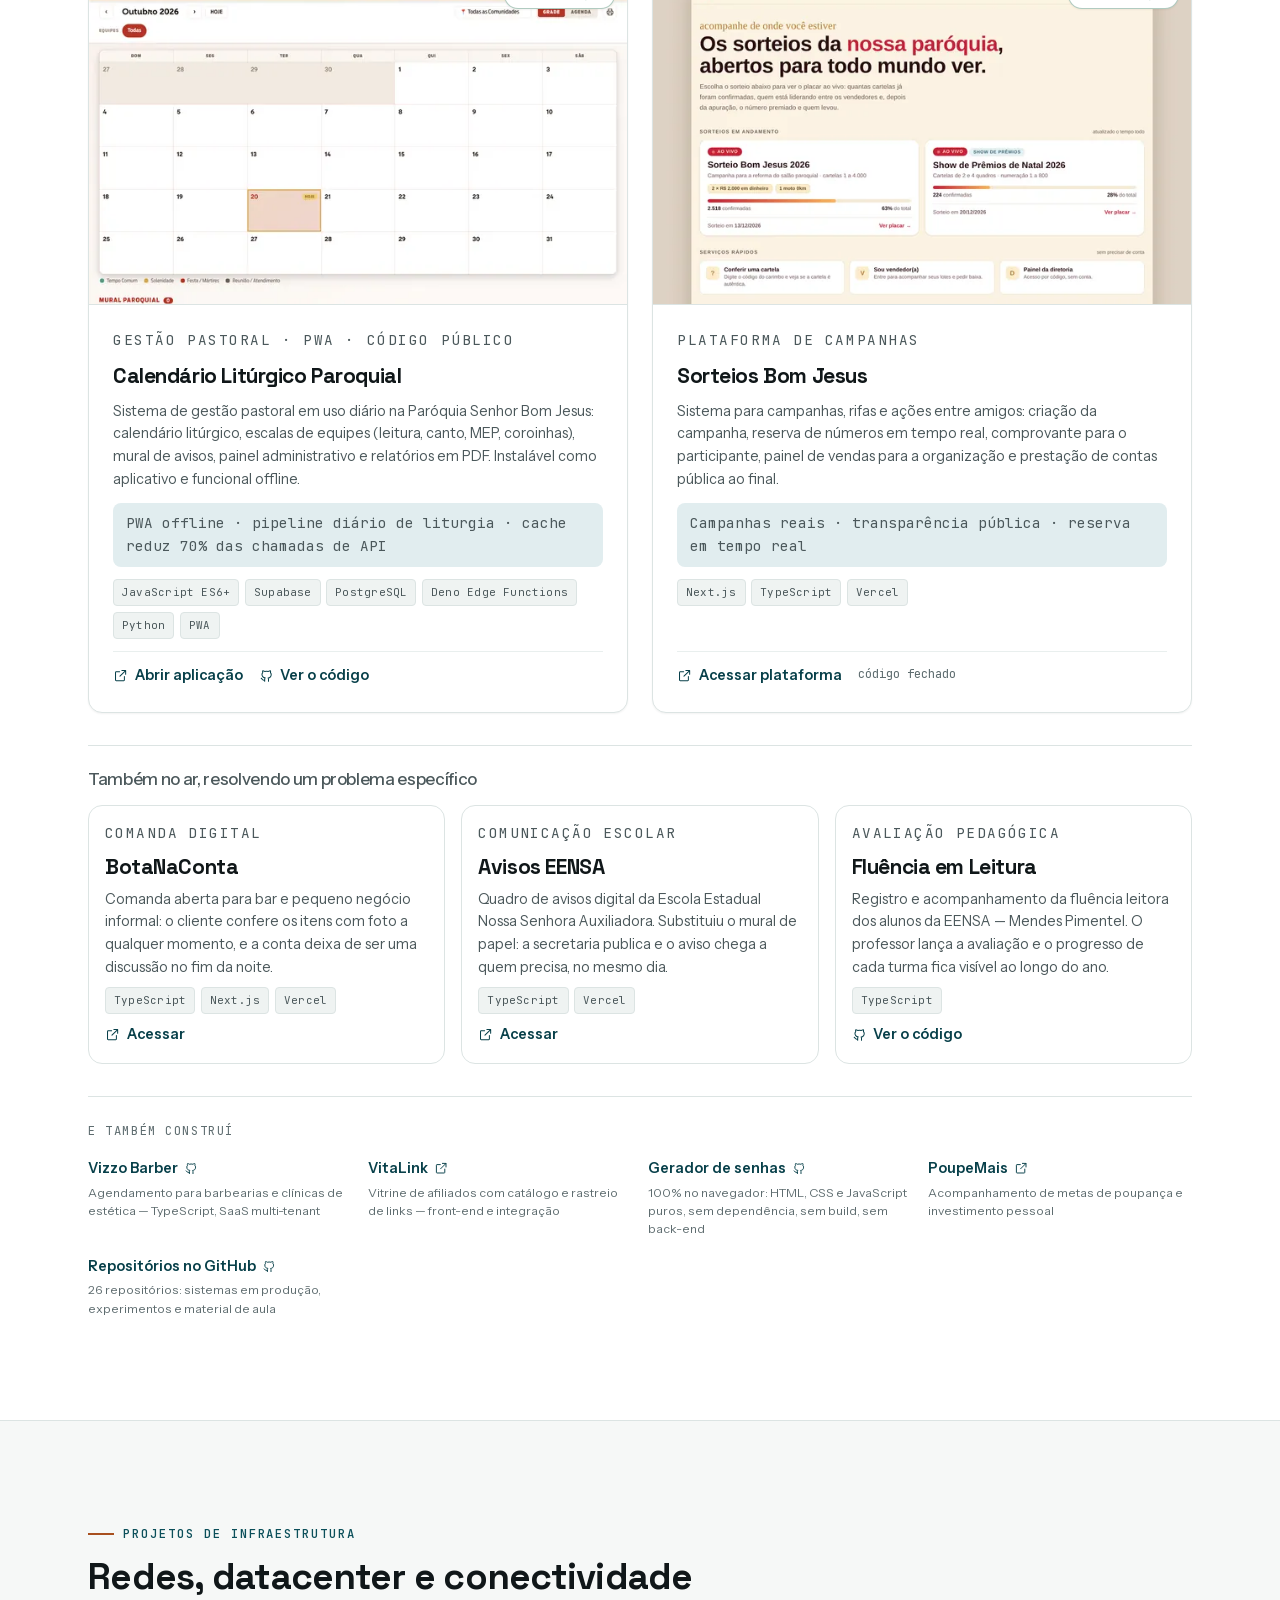
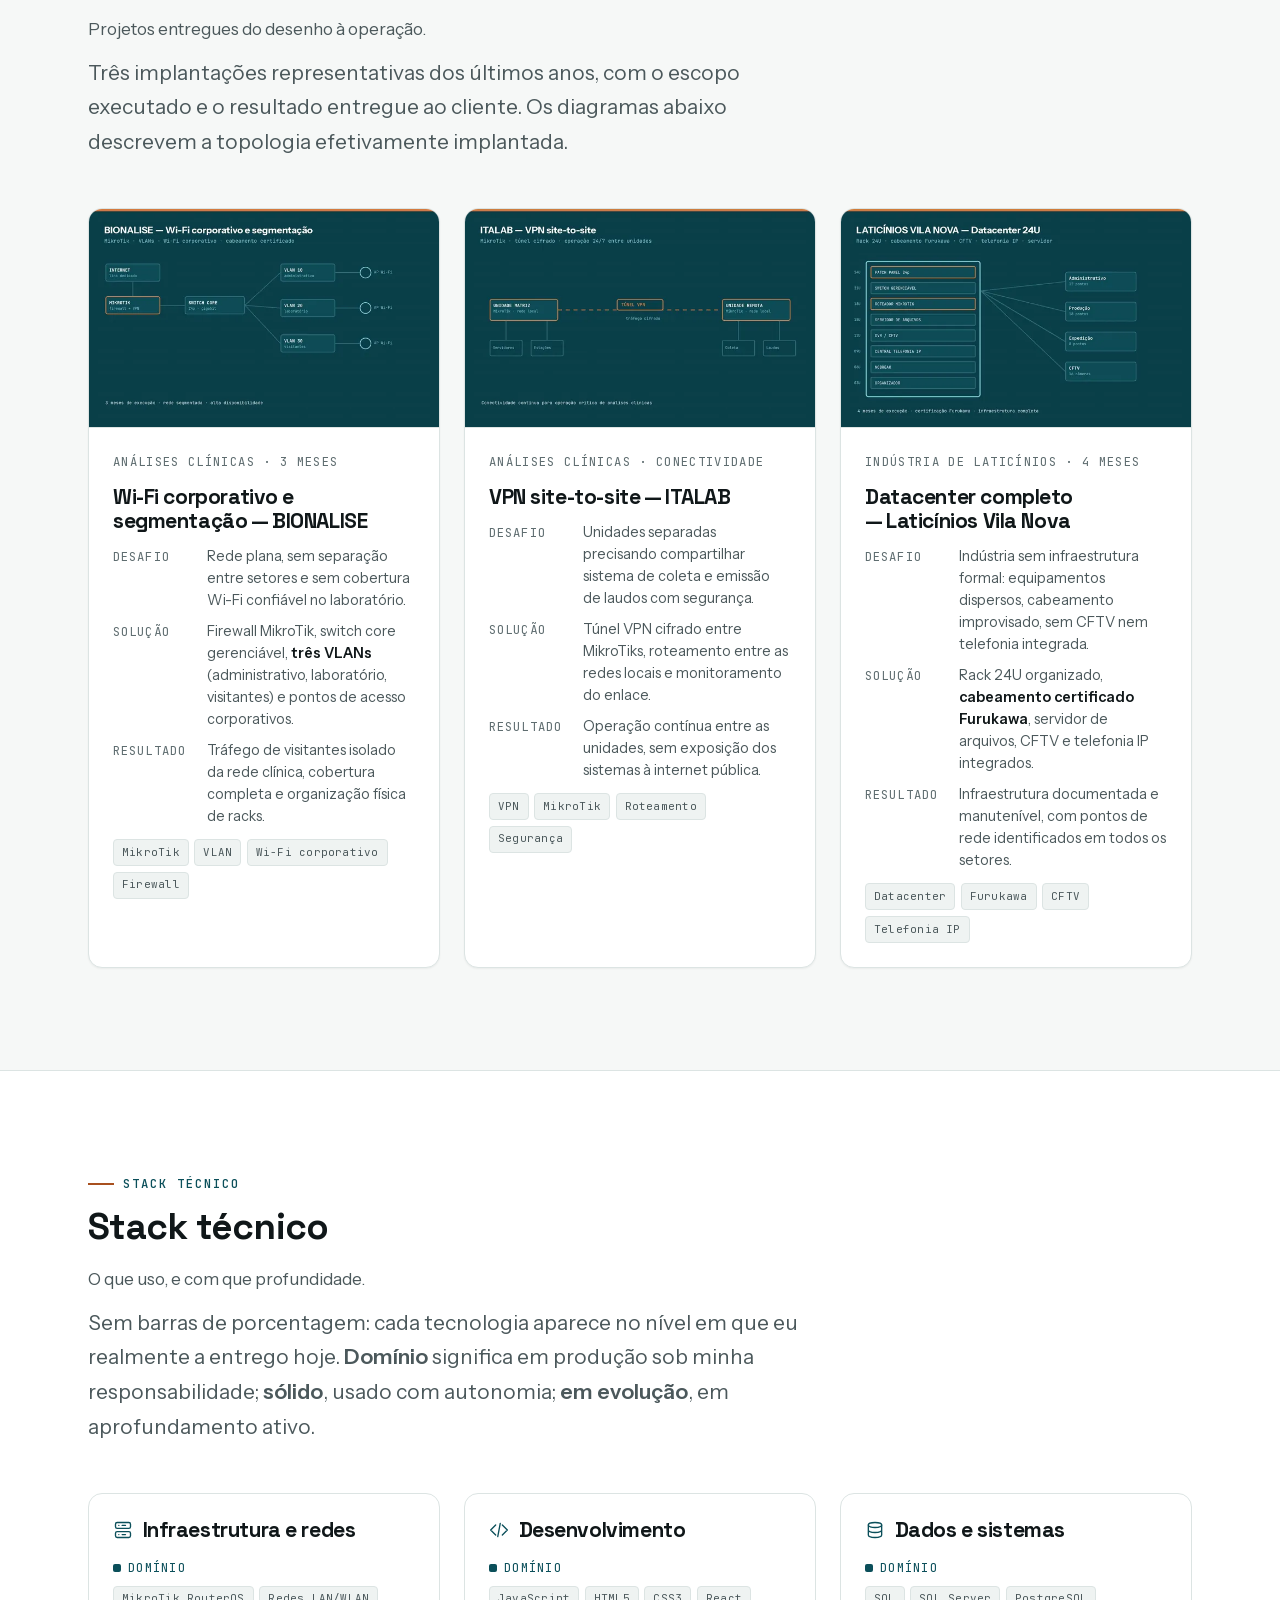
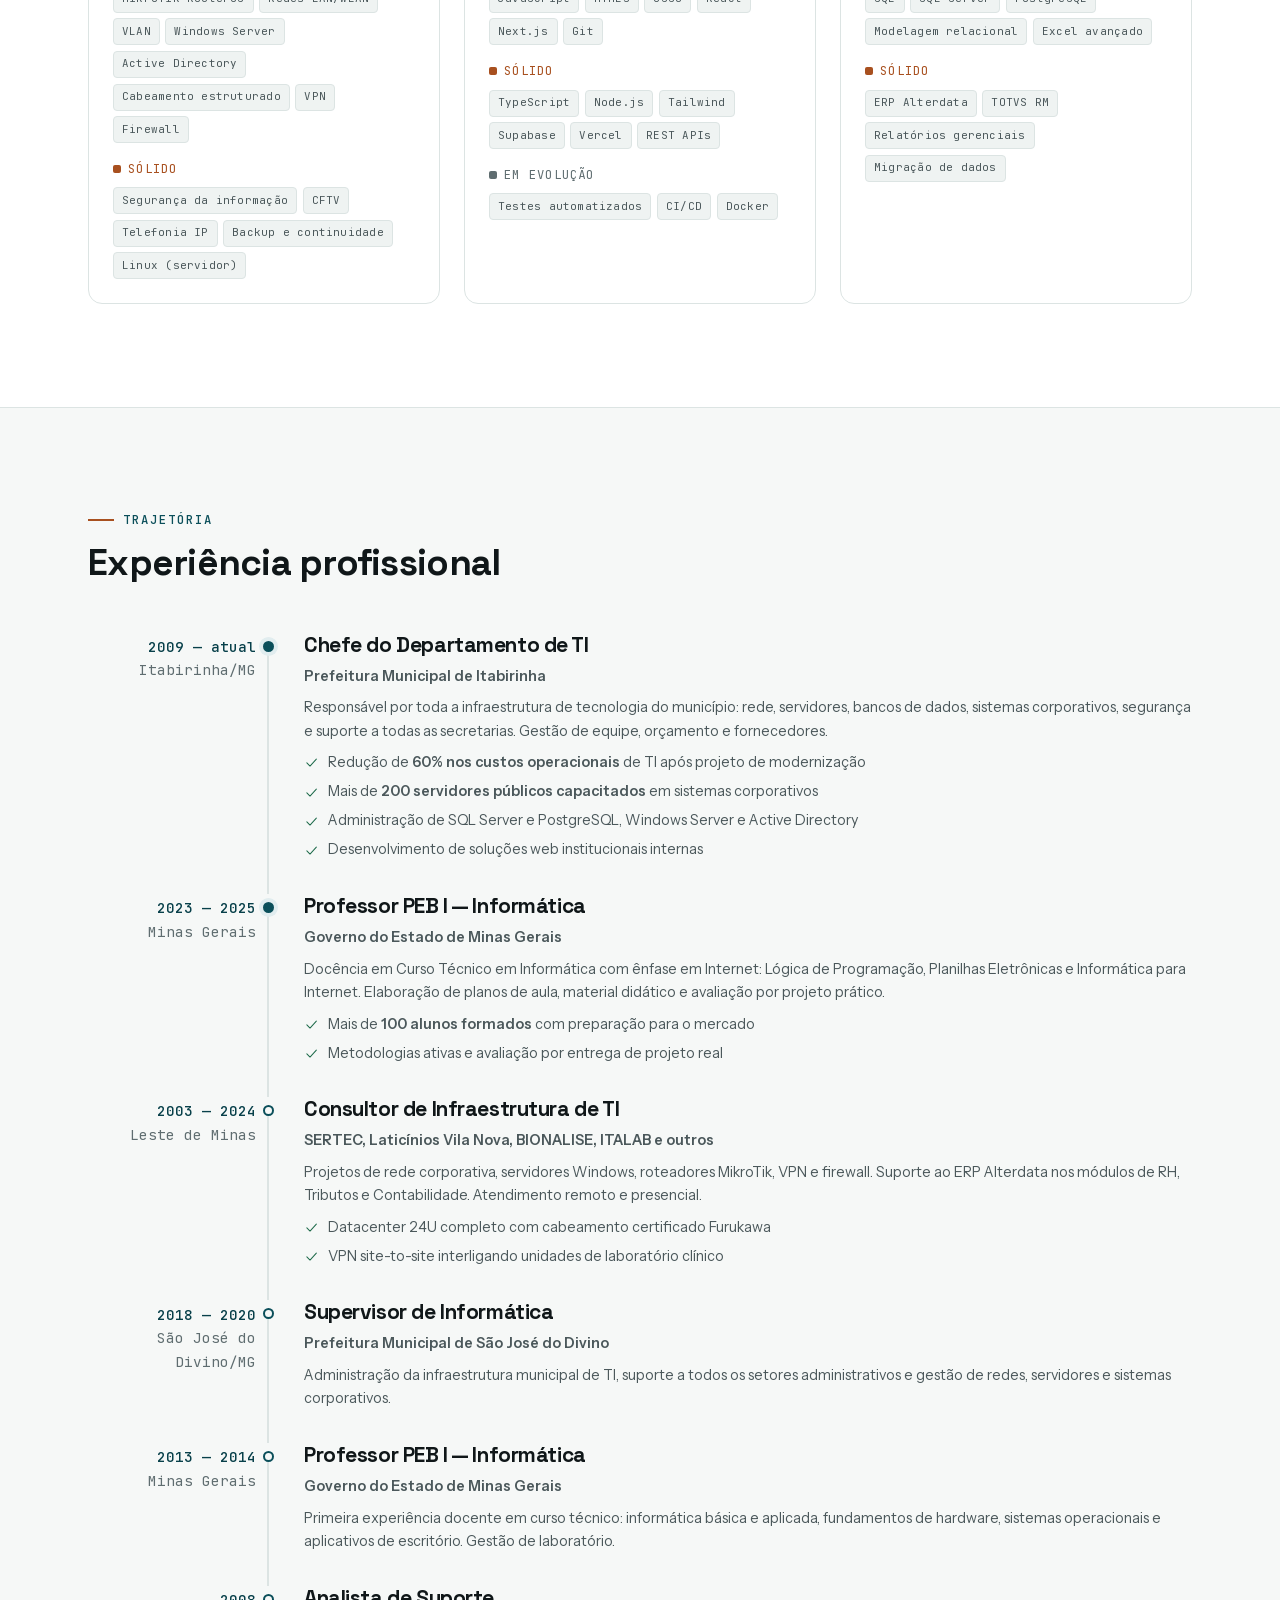
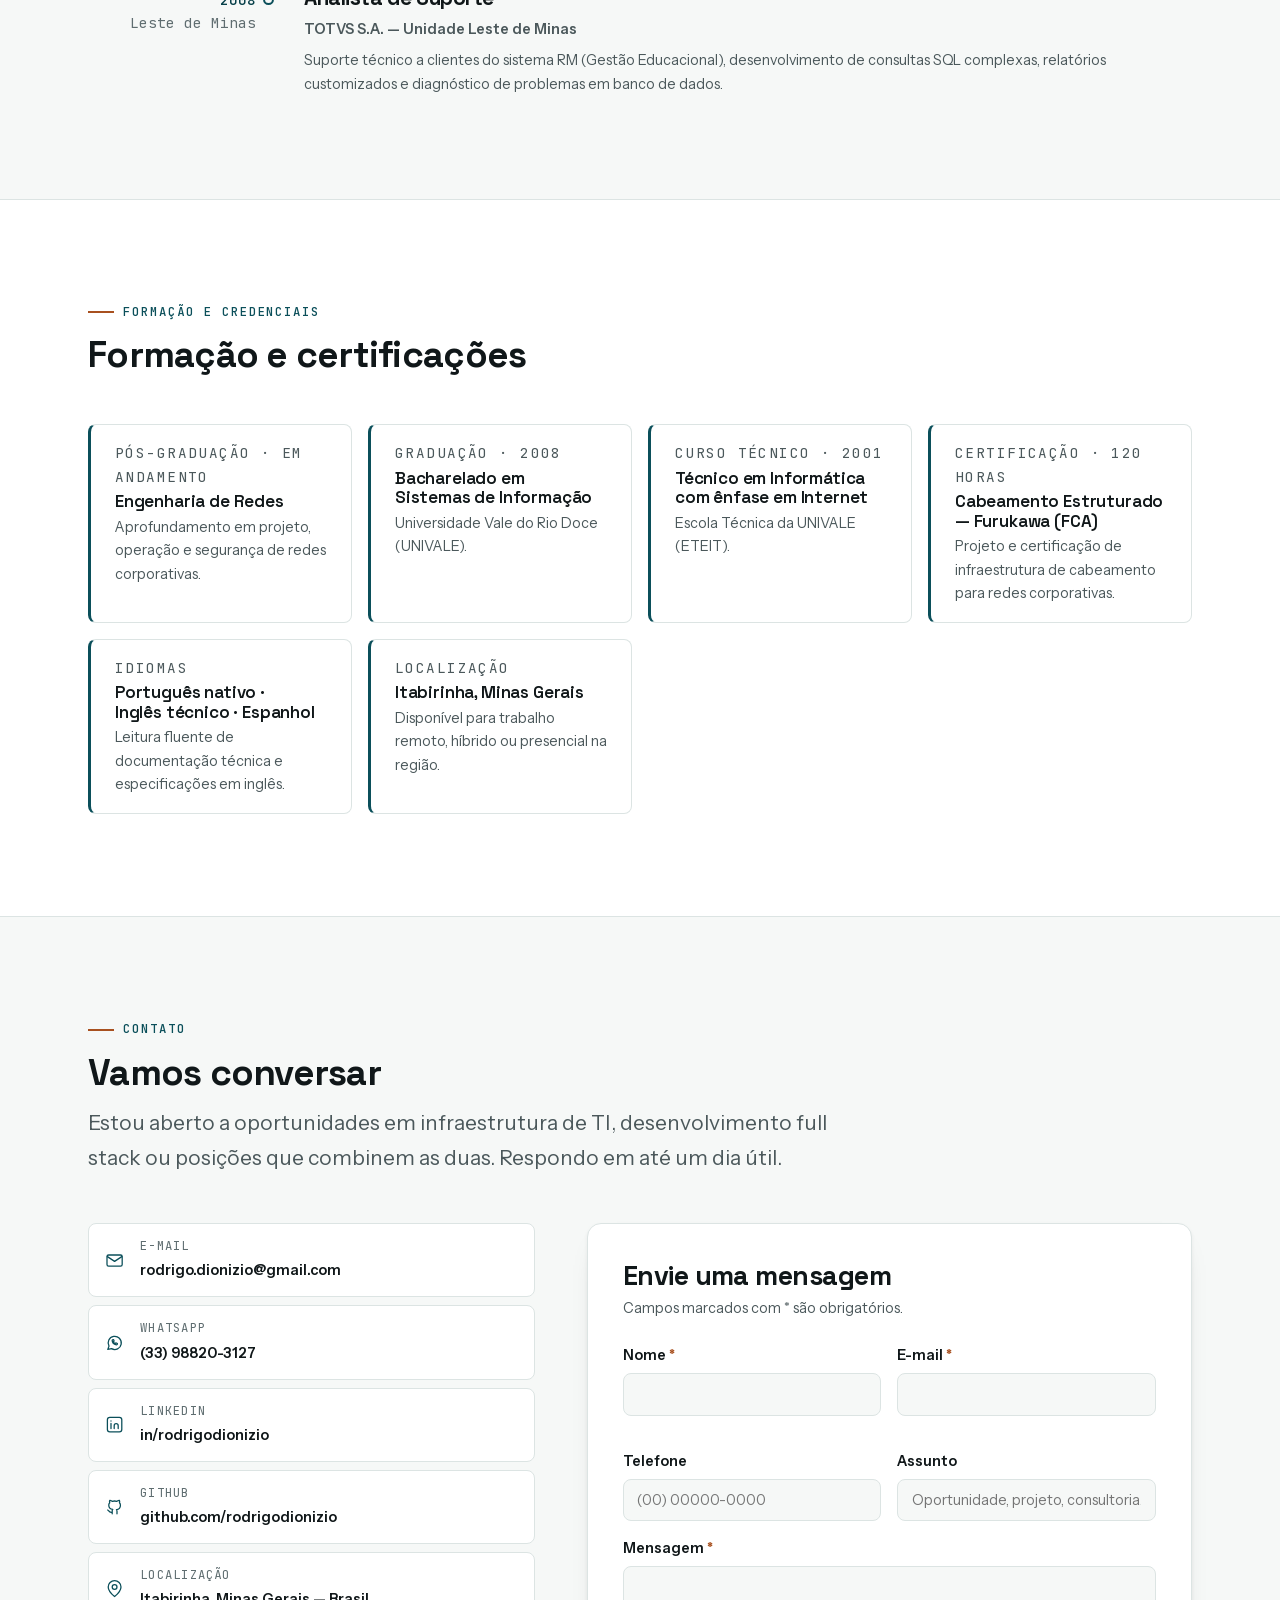
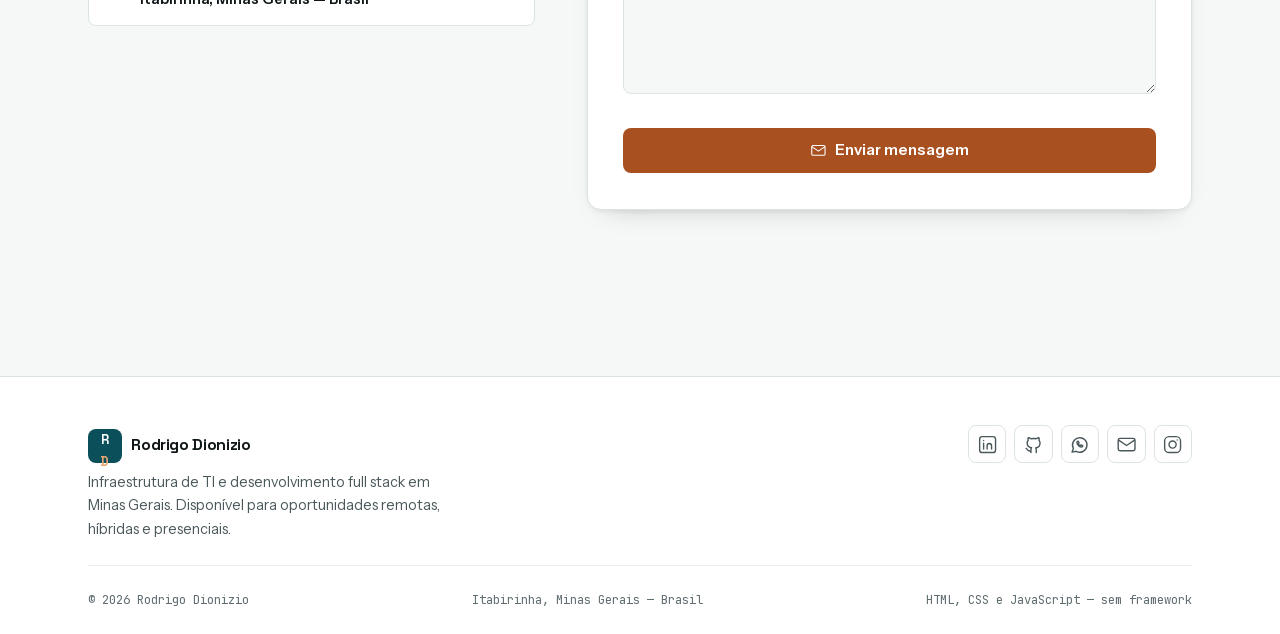
==== commit cab94668: "fix: chefia do Departamento de TI começa em 2009, não em 2003 O portfólio e o currículo em PDF dizia" ====
--- a/docs/index.html
+++ b/docs/index.html
@@ -718,7 +718,7 @@
               <ul class="tags">
                 <li class="tag">TypeScript</li>
               </ul>
-              <a class="project__link" href="https://github.com/rodrigodionizio/fluenciaemleituraEENSA" target="_blank" rel="noopener">
+              <a class="project__link" href="https://rodrigodionizio.github.io/fluenciaemleituraEENSA/" target="_blank" rel="noopener">
                 <svg class="icon" aria-hidden="true"><use href="#i-github" /></svg> Ver o código
               </a>
             </article>
@@ -740,7 +740,7 @@
                 <span>Vitrine de afiliados com catálogo e rastreio de links — front-end e integração</span>
               </li>
               <li>
-                <a href="https://github.com/rodrigodionizio/geradordesenhas" target="_blank" rel="noopener">
+                <a href="https://rodrigodionizio.github.io/geradordesenhas/" target="_blank" rel="noopener">
                   Gerador de senhas <svg class="icon" aria-hidden="true"><use href="#i-github" /></svg>
                 </a>
                 <span>100% no navegador: HTML, CSS e JavaScript puros, sem dependência, sem build, sem back-end</span>
@@ -955,7 +955,7 @@
 
           <div class="timeline">
             <article class="tl-item tl-item--current reveal">
-              <p class="tl-when"><b>2003 — atual</b>Itabirinha/MG</p>
+              <p class="tl-when"><b>2009 — atual</b>Itabirinha/MG</p>
               <div class="tl-body">
                 <h3>Chefe do Departamento de TI</h3>
                 <p class="tl-org">Prefeitura Municipal de Itabirinha</p>
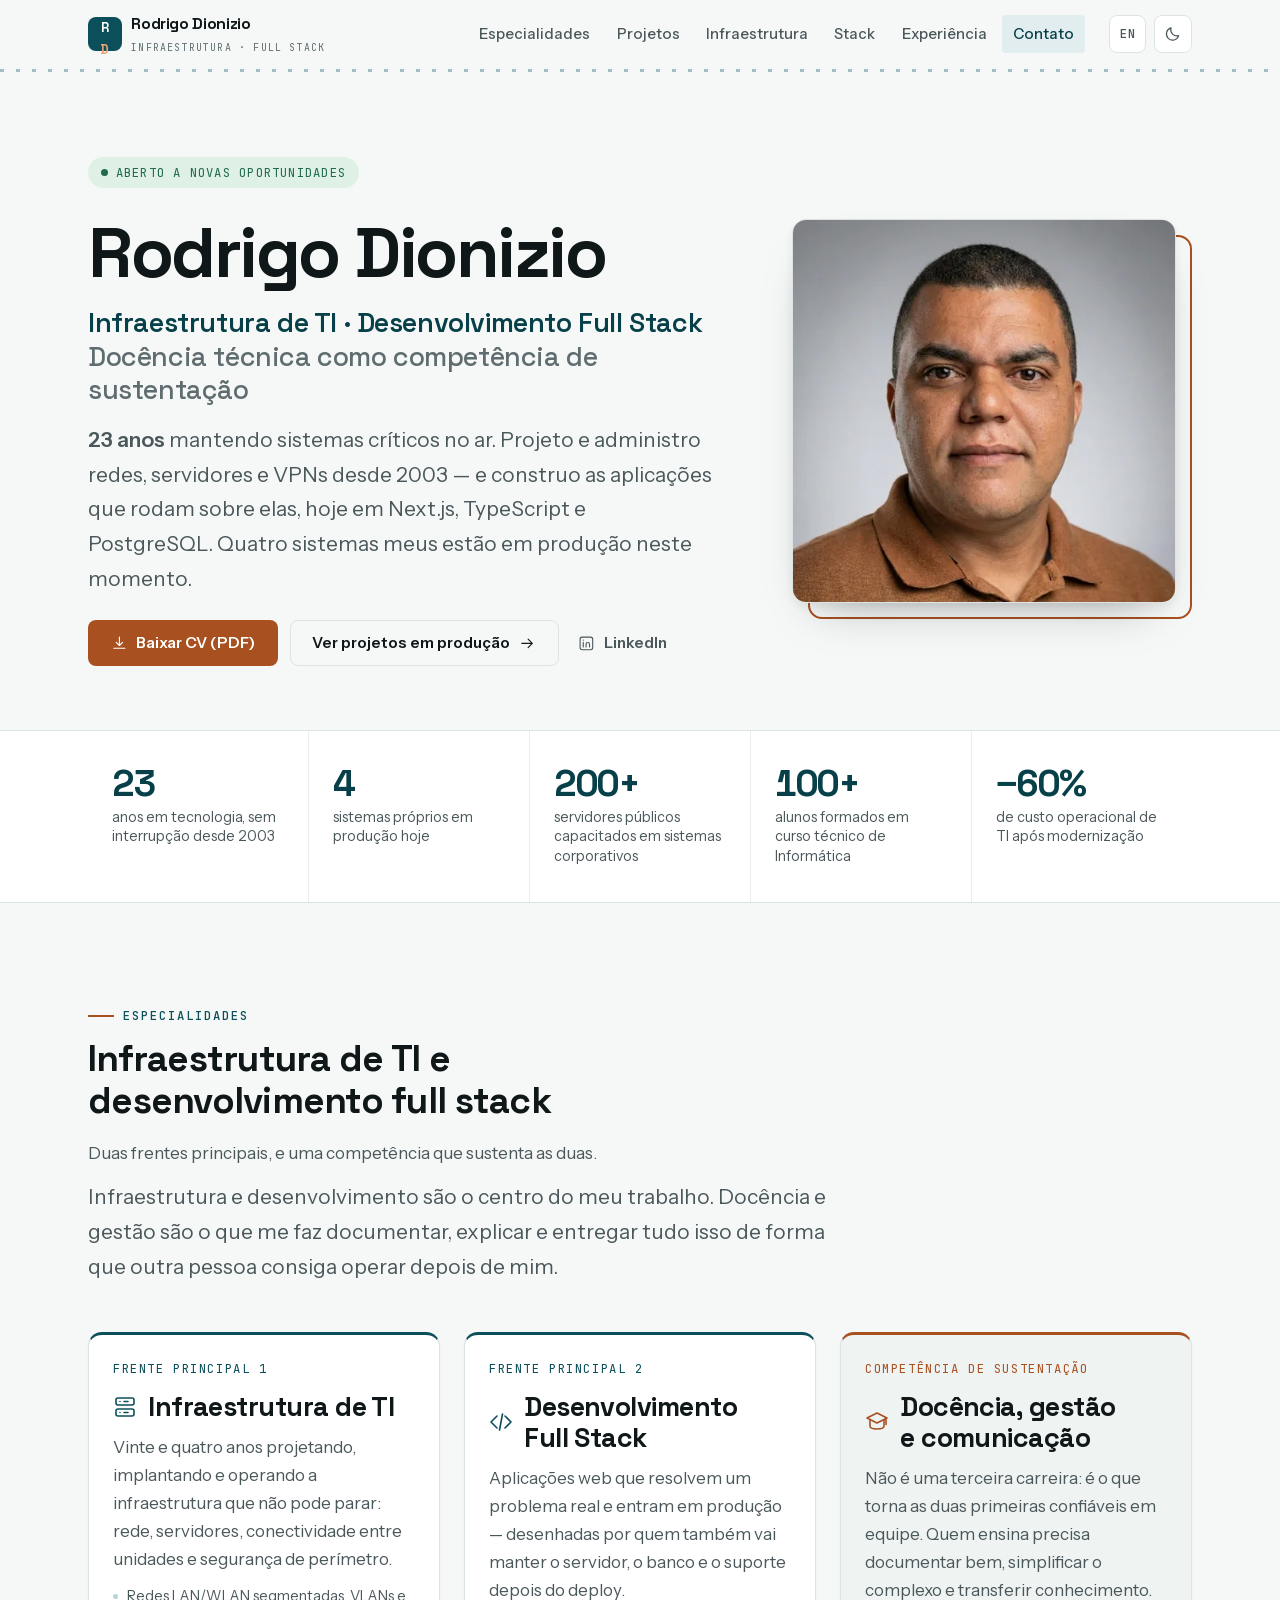
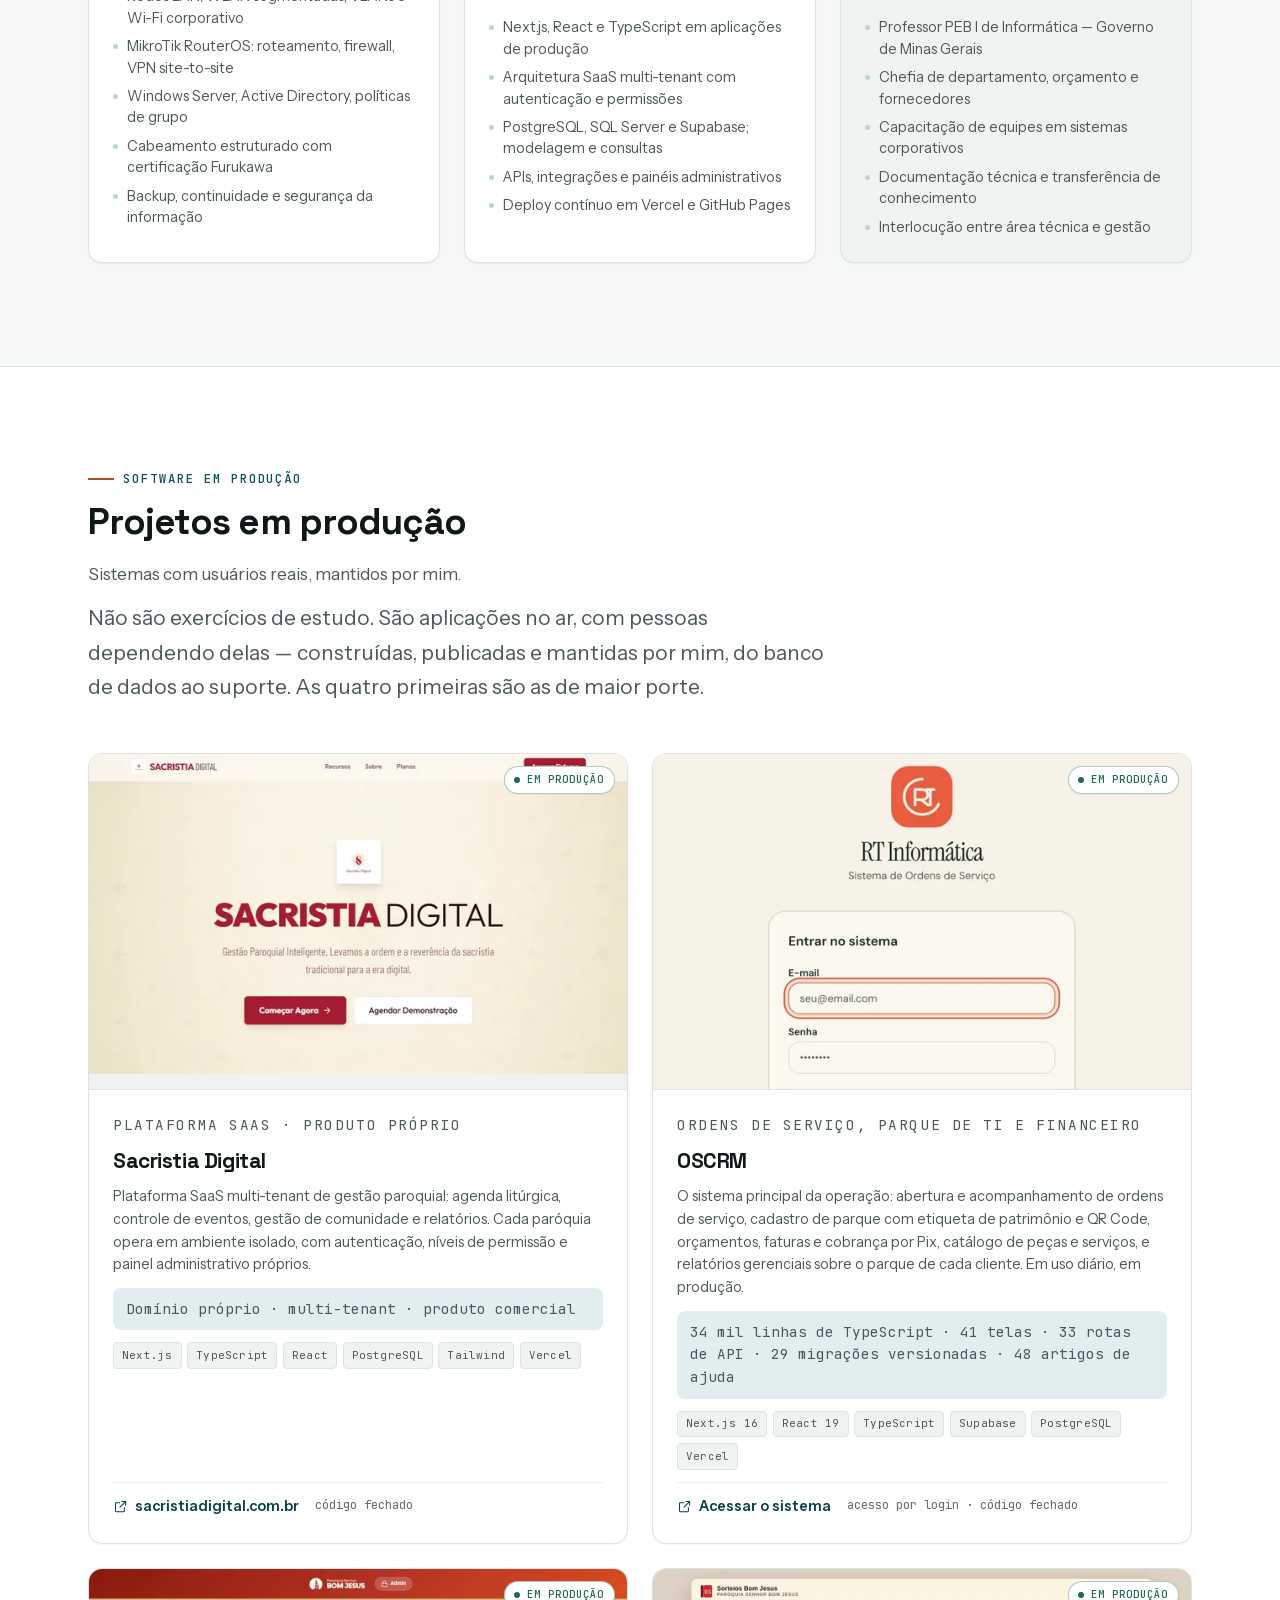
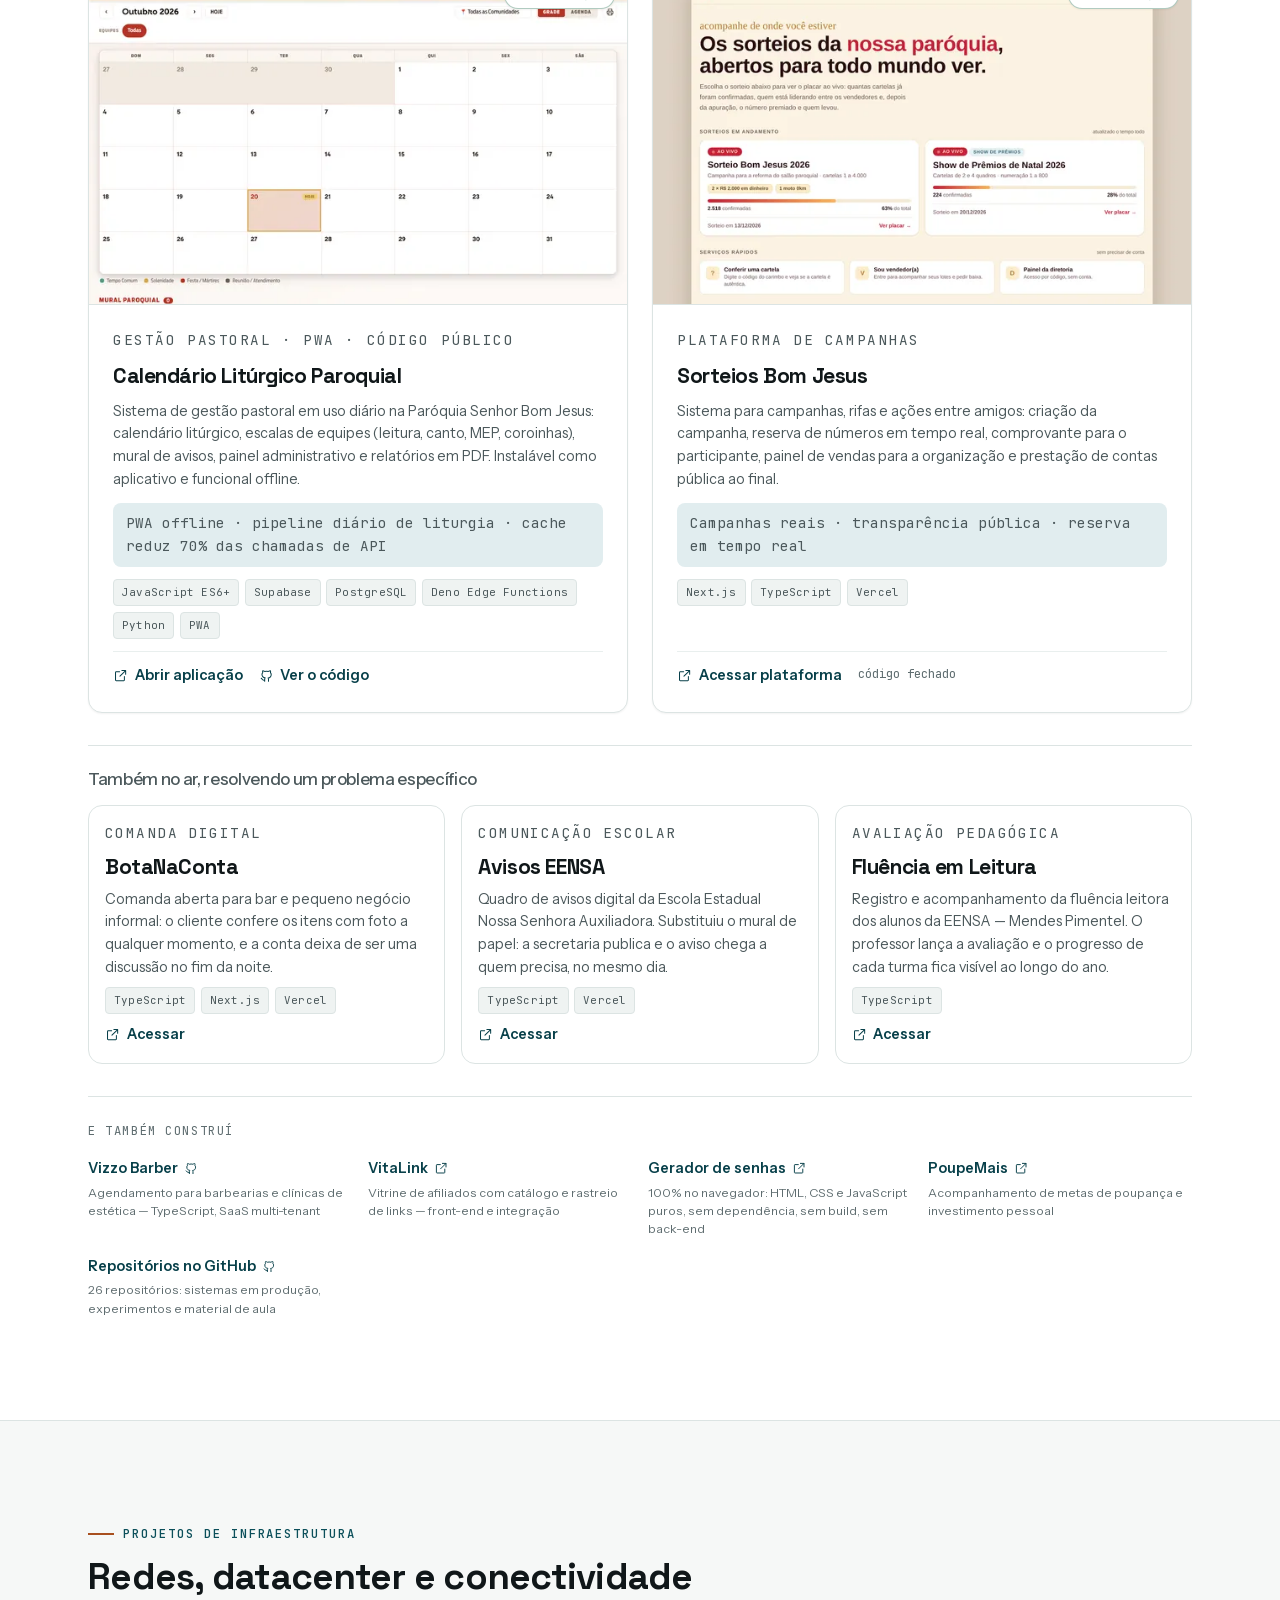
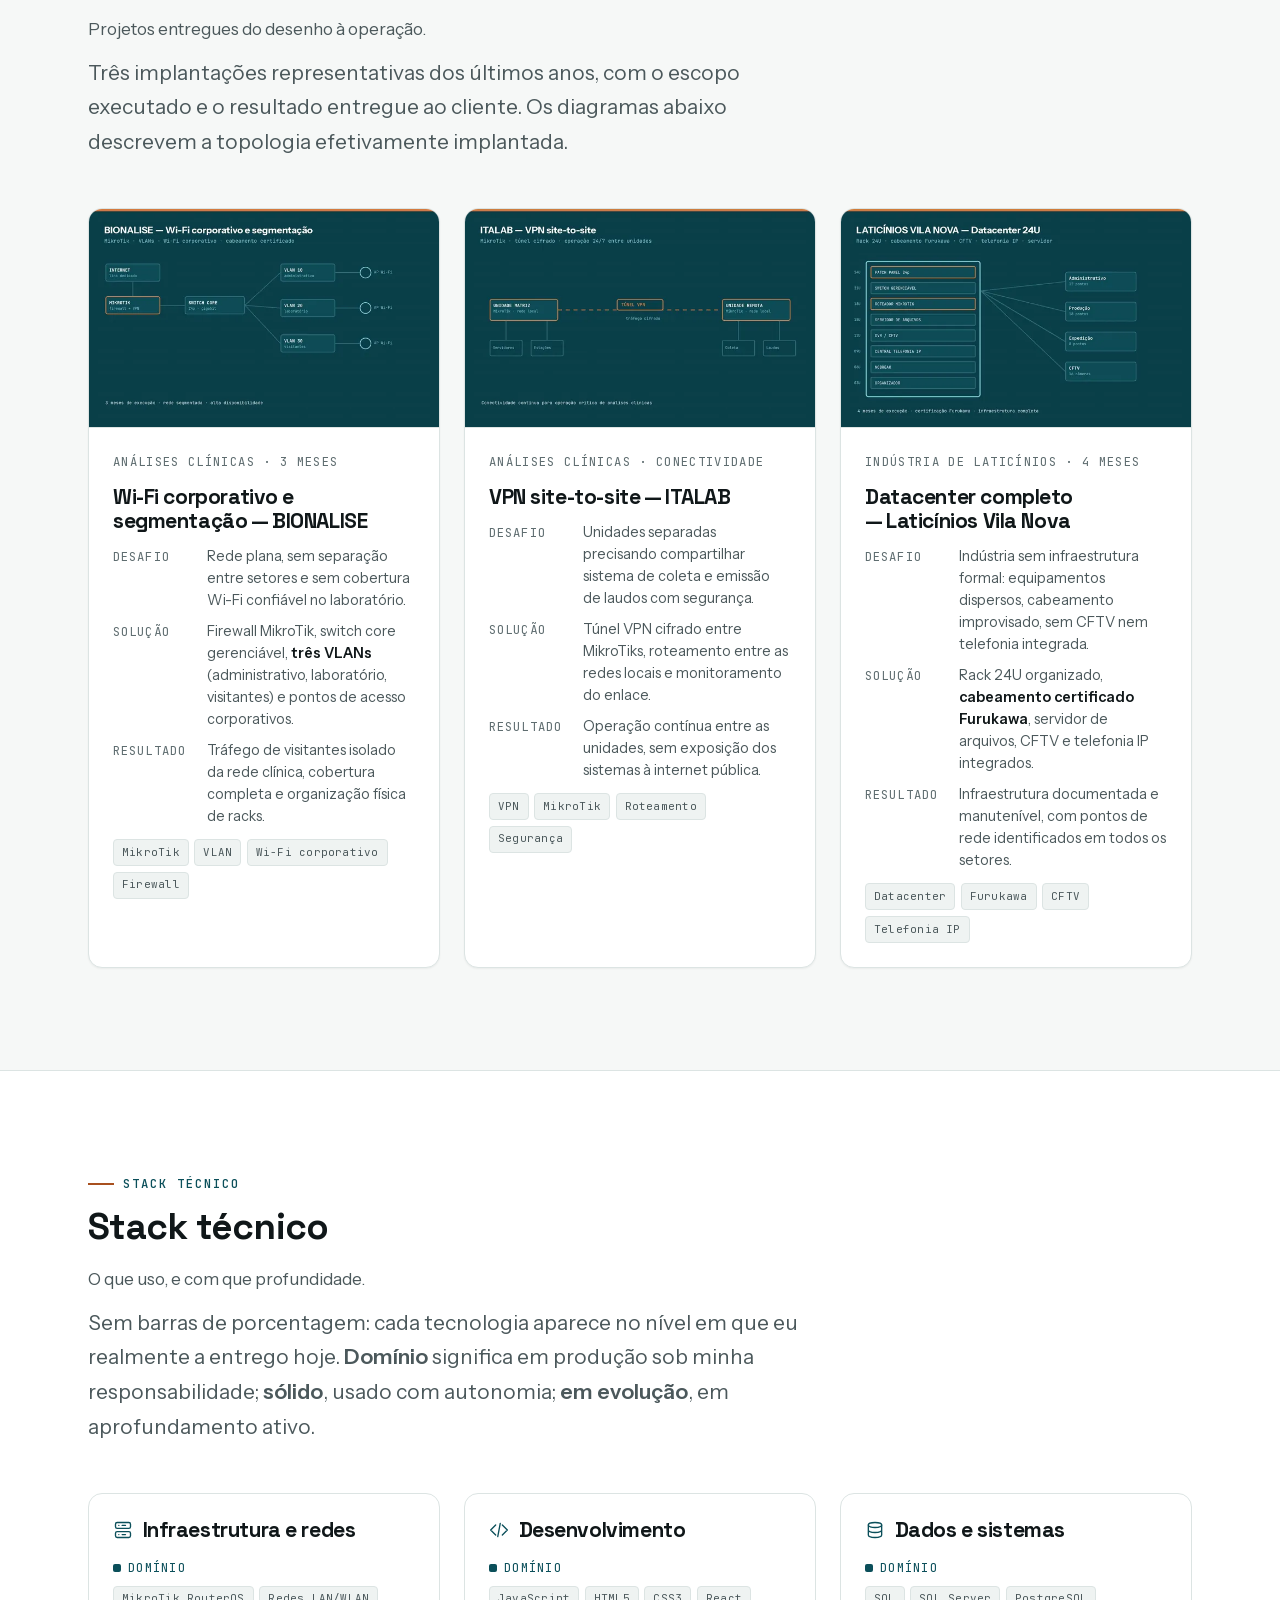
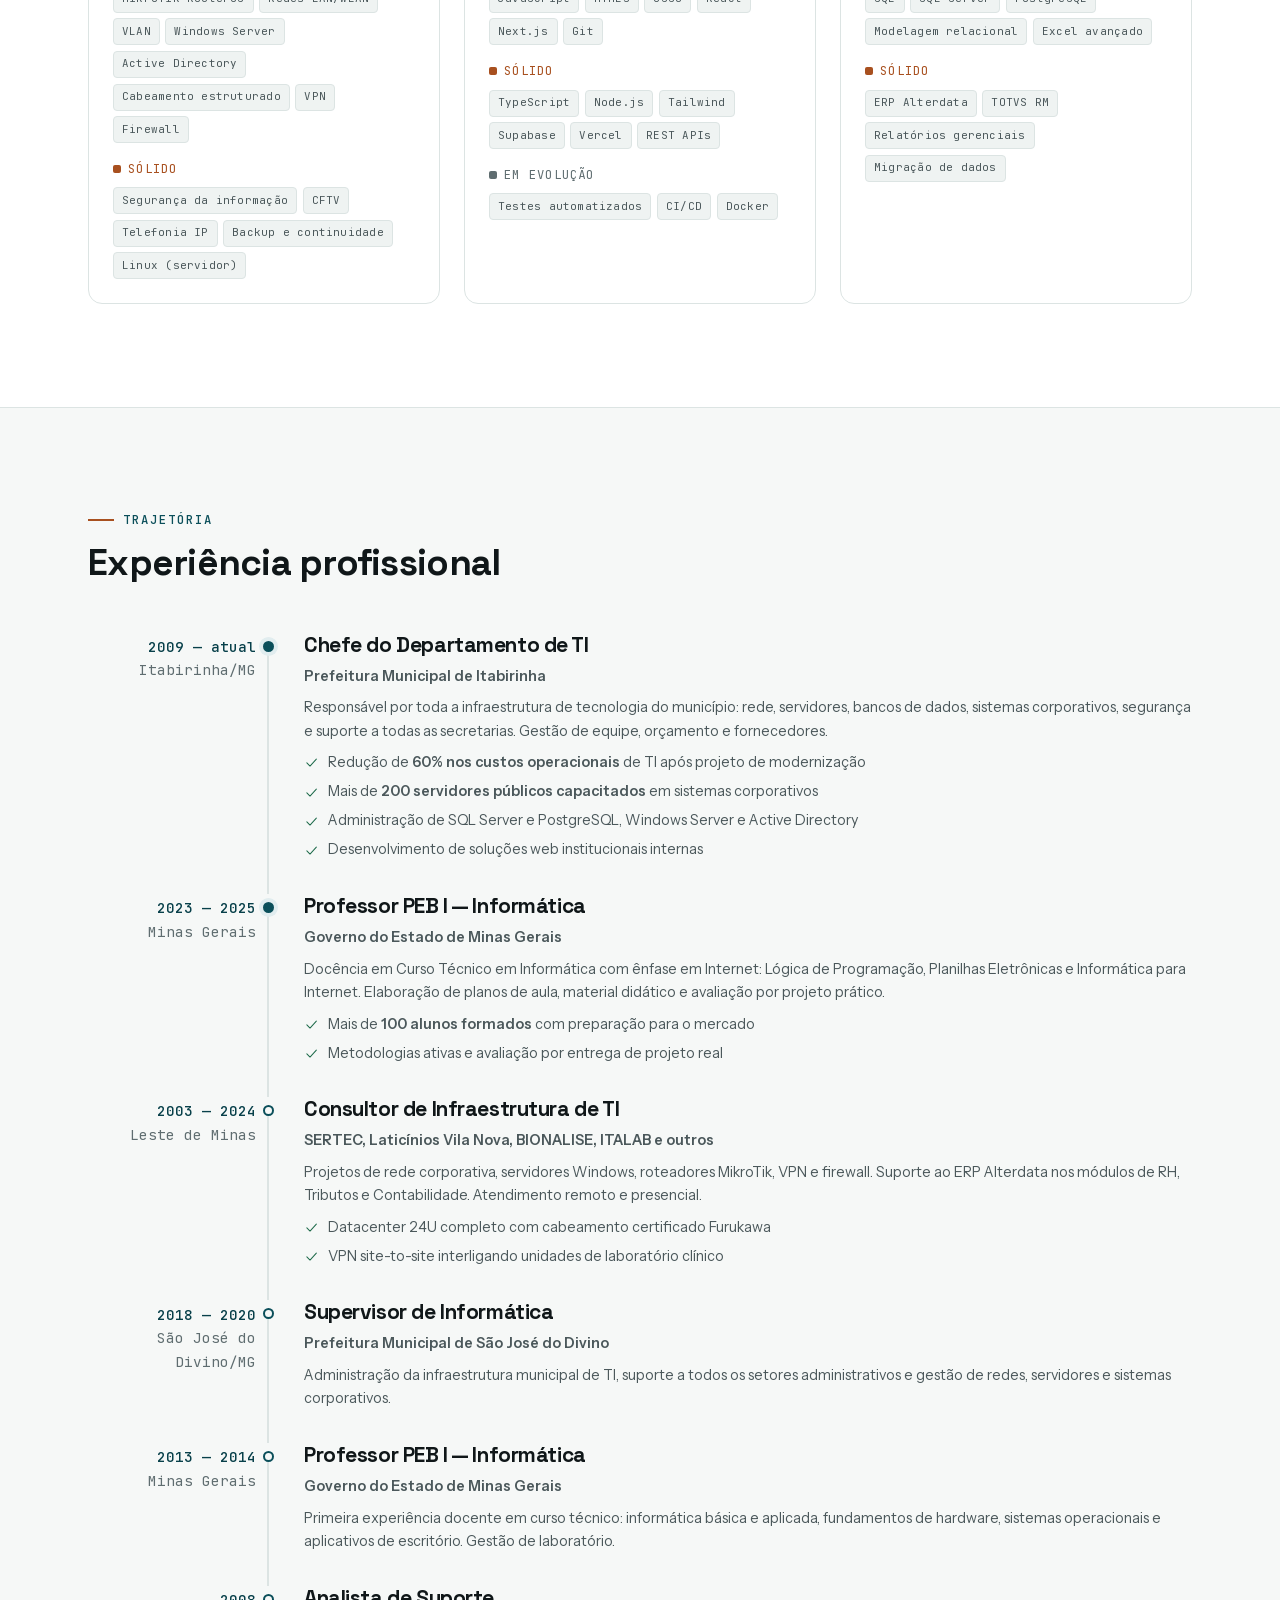
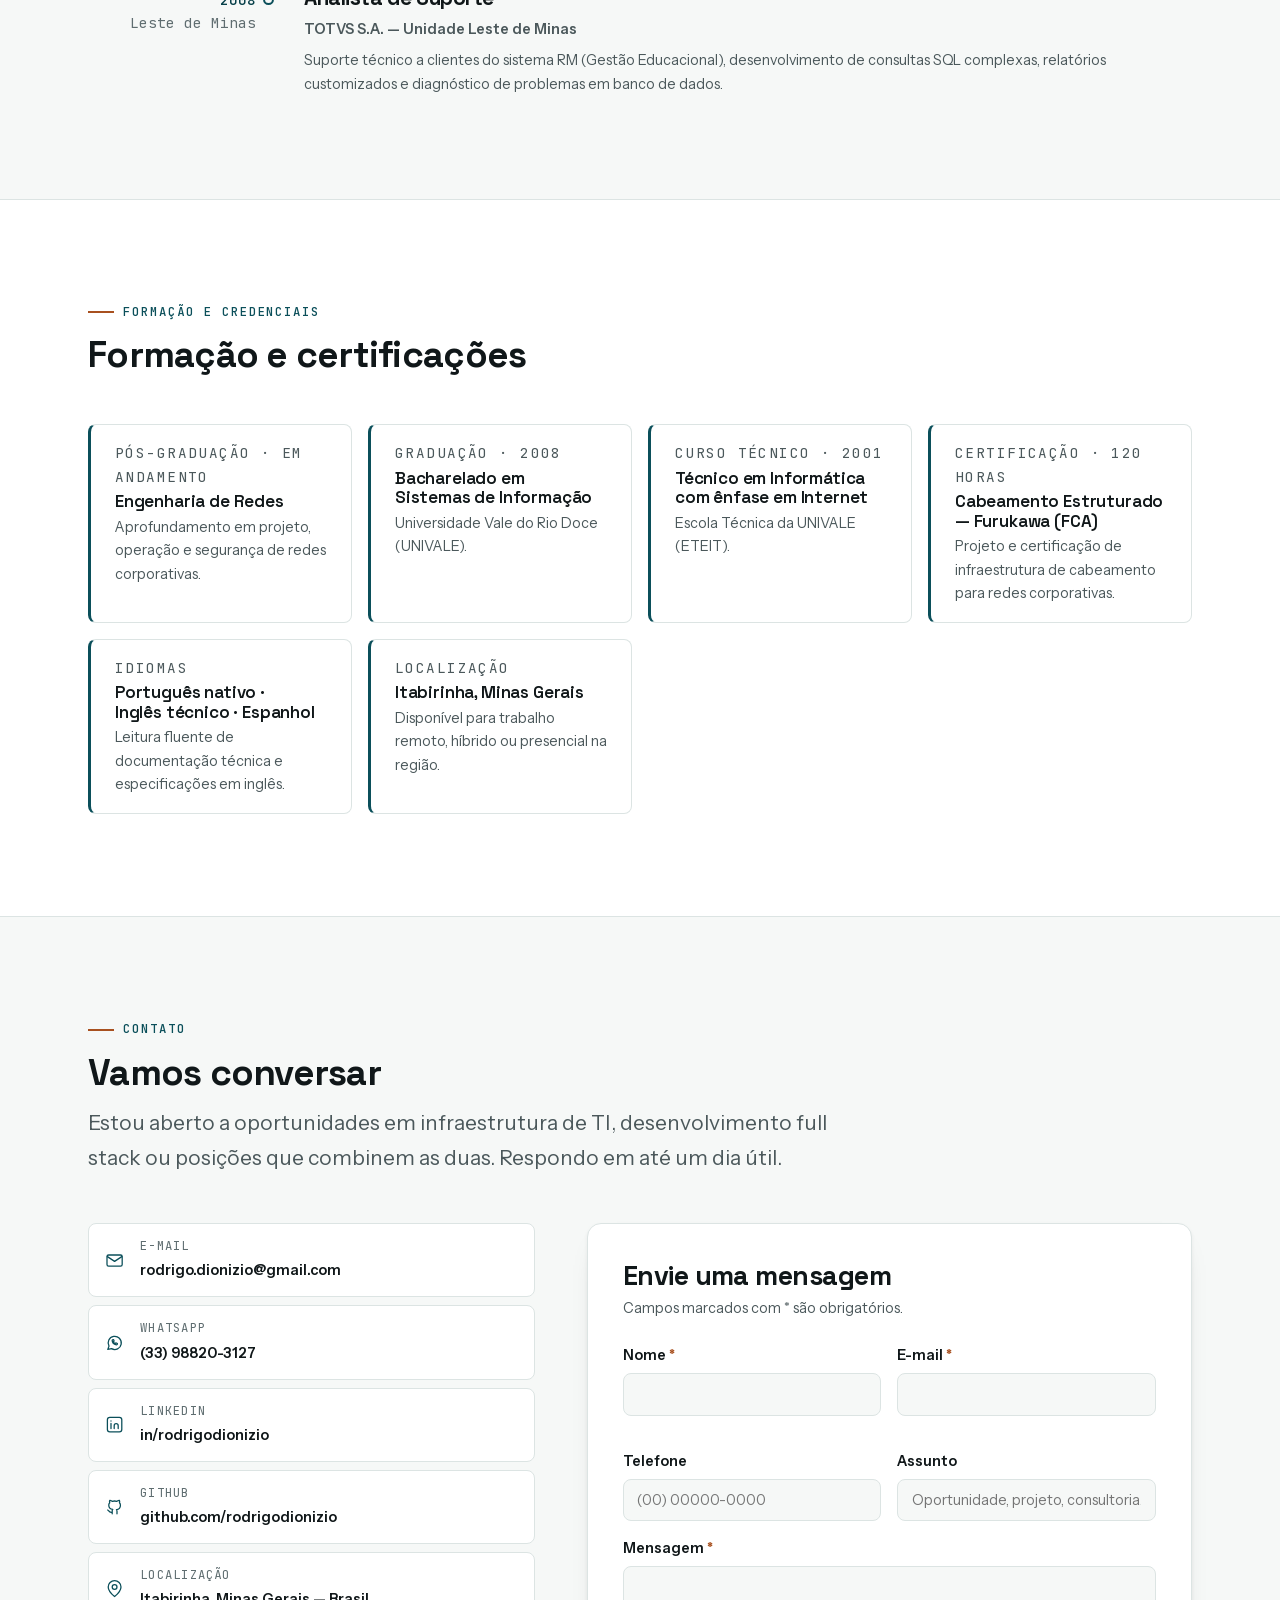
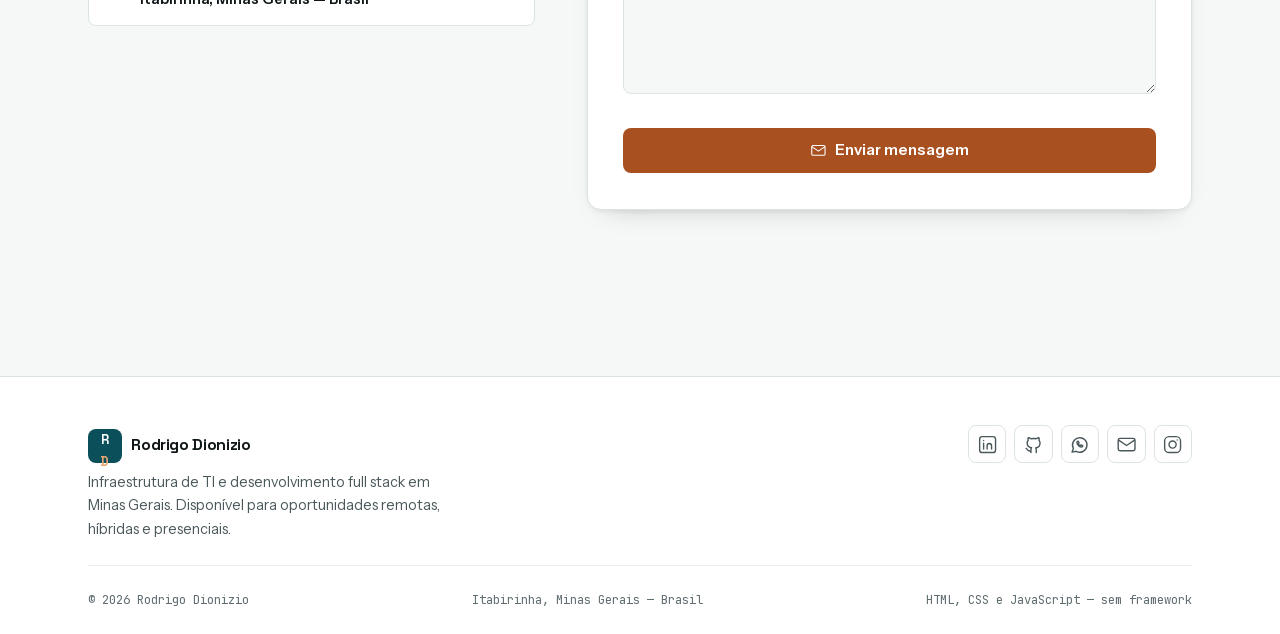
==== commit b583798f: "fix: alinha EN aos links que você trocou, e troca o ícone onde virou app Você apontou Fluência em Le" ====
--- a/docs/index.html
+++ b/docs/index.html
@@ -252,7 +252,7 @@
                 "item": {
                   "@type": "SoftwareApplication",
                   "name": "Fluência em Leitura EENSA",
-                  "url": "https://github.com/rodrigodionizio/fluenciaemleituraEENSA",
+                  "url": "https://rodrigodionizio.github.io/fluenciaemleituraEENSA/",
                   "applicationCategory": "EducationalApplication",
                   "operatingSystem": "Web",
                   "description": "Registro e acompanhamento da fluência leitora dos alunos, por turma e ao longo do ano.",
@@ -719,7 +719,7 @@
                 <li class="tag">TypeScript</li>
               </ul>
               <a class="project__link" href="https://rodrigodionizio.github.io/fluenciaemleituraEENSA/" target="_blank" rel="noopener">
-                <svg class="icon" aria-hidden="true"><use href="#i-github" /></svg> Ver o código
+                <svg class="icon" aria-hidden="true"><use href="#i-external" /></svg> Acessar
               </a>
             </article>
           </div>
@@ -741,7 +741,7 @@
               </li>
               <li>
                 <a href="https://rodrigodionizio.github.io/geradordesenhas/" target="_blank" rel="noopener">
-                  Gerador de senhas <svg class="icon" aria-hidden="true"><use href="#i-github" /></svg>
+                  Gerador de senhas <svg class="icon" aria-hidden="true"><use href="#i-external" /></svg>
                 </a>
                 <span>100% no navegador: HTML, CSS e JavaScript puros, sem dependência, sem build, sem back-end</span>
               </li>
